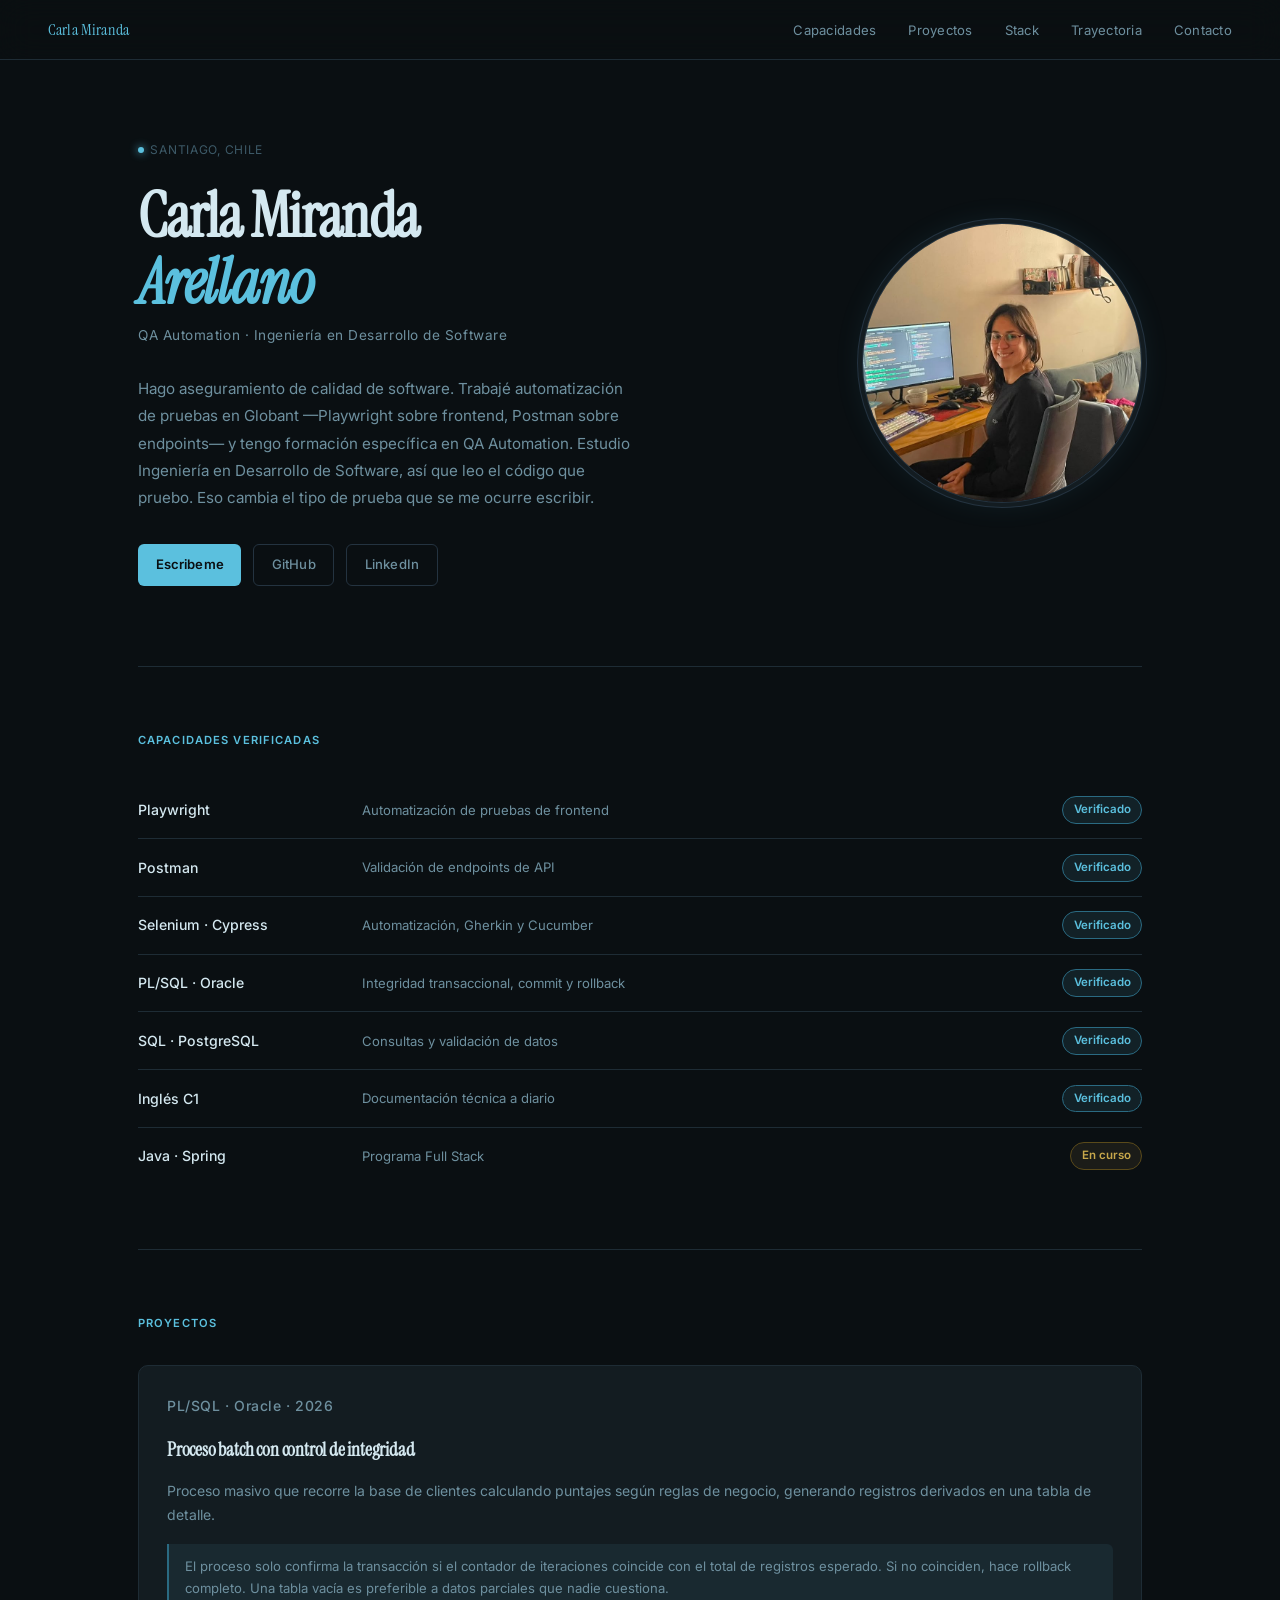
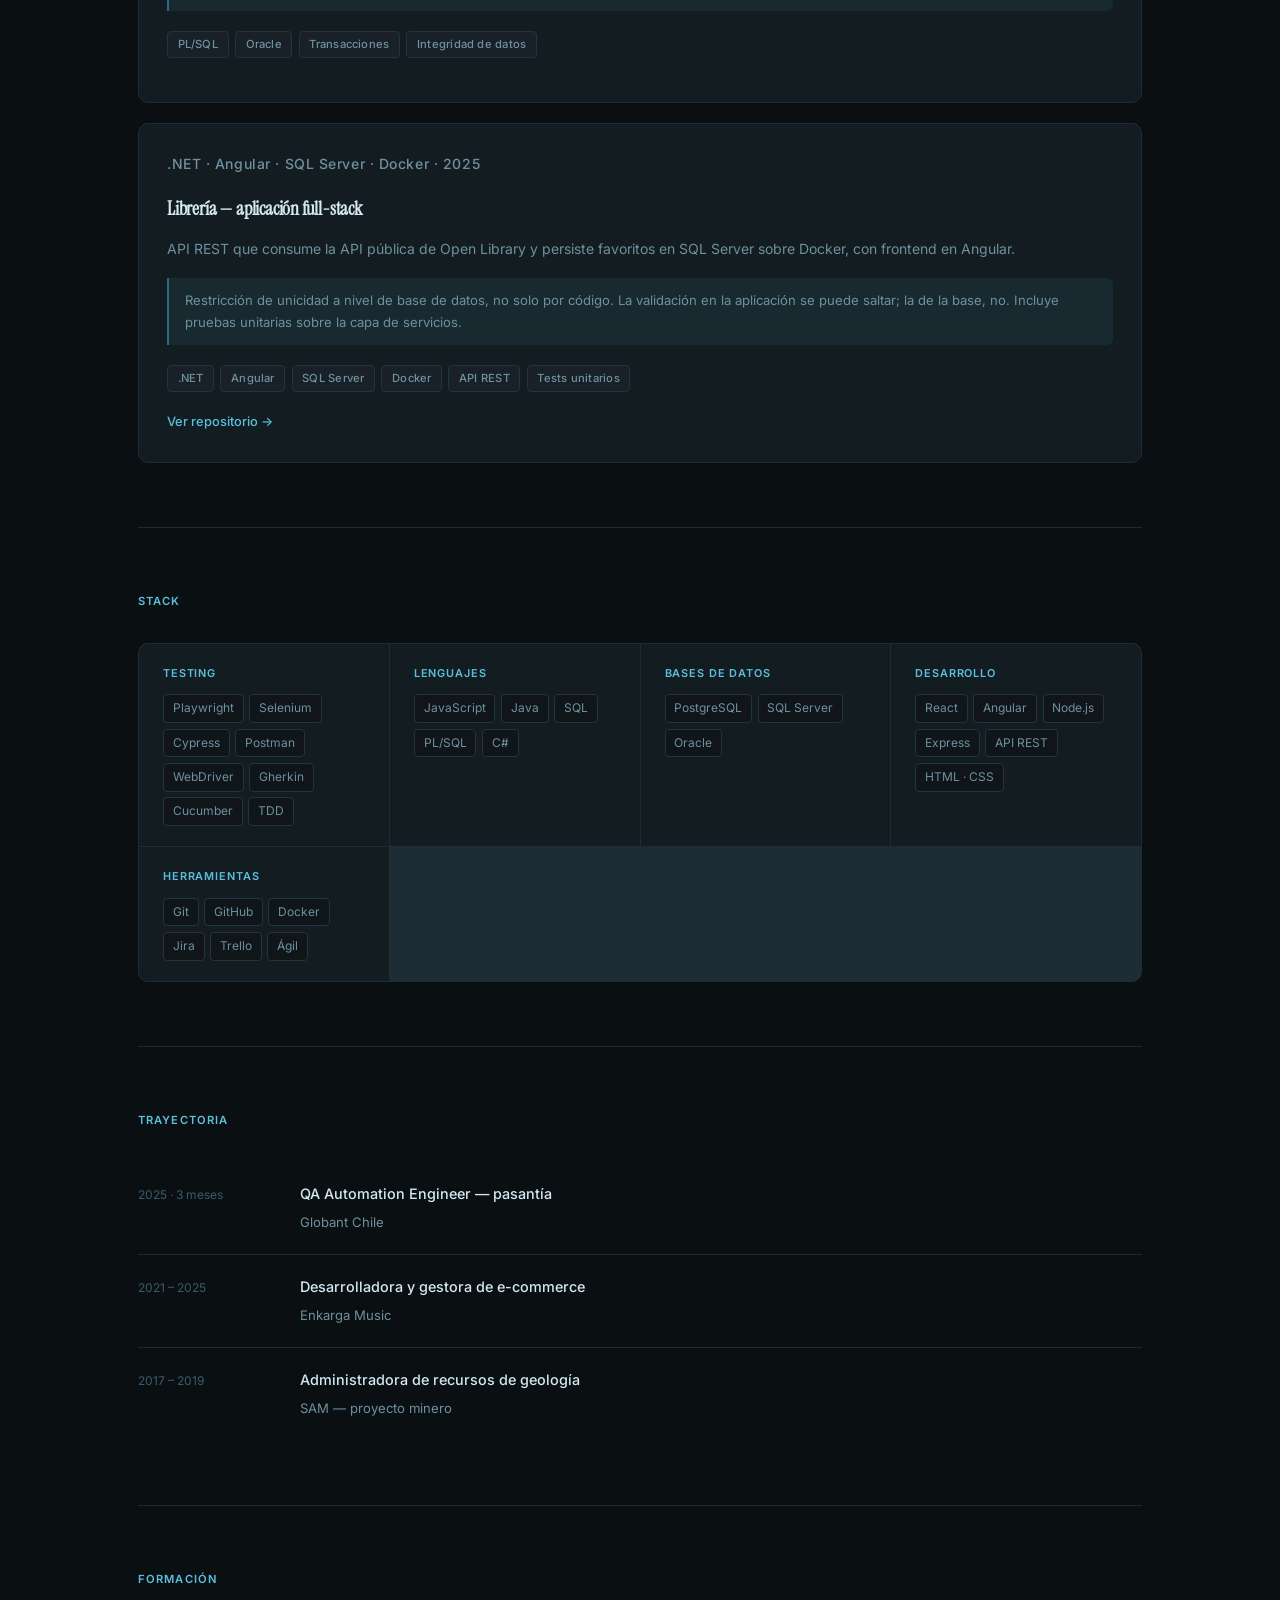
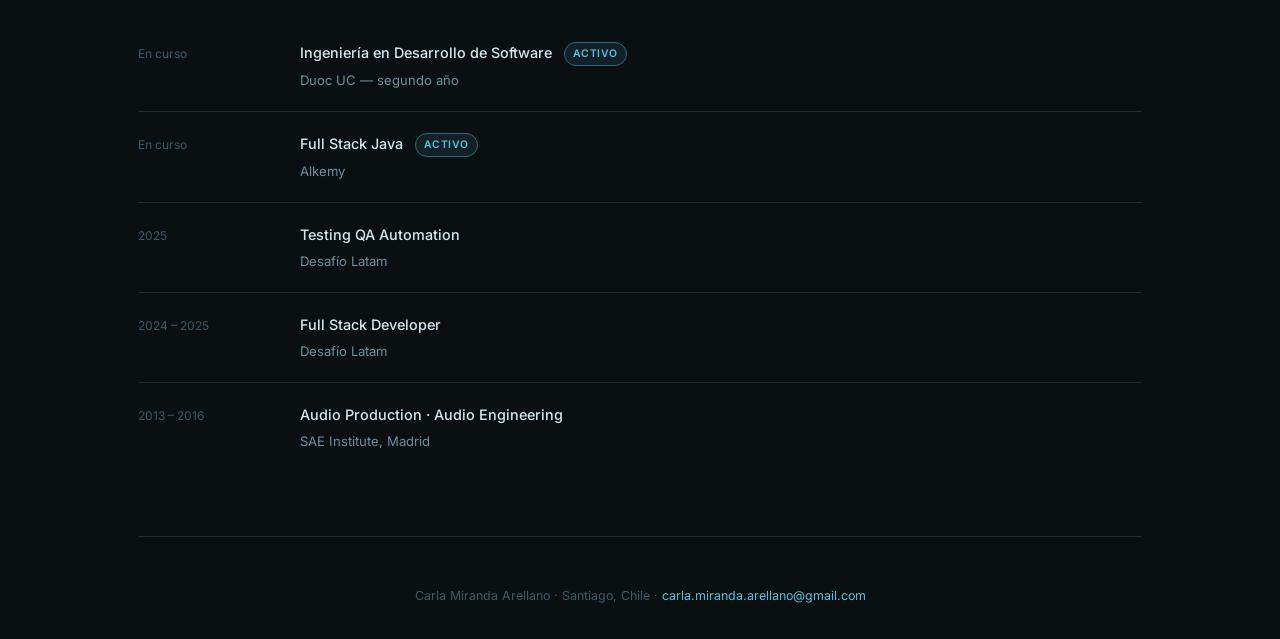
==== index.html @ 6094ee4d "expansion4edededo" ====
<!DOCTYPE html>
<html lang="es">
<head>
  <meta charset="UTF-8" />
  <meta name="viewport" content="width=device-width, initial-scale=1.0" />
  <meta name="description" content="Portafolio de Carla Miranda Arellano. QA Automation: Playwright, Postman, Selenium, Cypress." />
  <title>Carla Miranda Arellano — QA Automation</title>
  <link href="https://fonts.googleapis.com/css2?family=Inter:wght@300;400;500;600&family=Instrument+Serif:ital@0;1&display=swap" rel="stylesheet" />
  <style>
    *, *::before, *::after { box-sizing: border-box; margin: 0; padding: 0; }

    :root {
      --bg:          #0a0f12;
      --bg2:         #0f1519;
      --surface:     #131c21;
      --surface2:    #192028;
      --border:      #1e2c35;
      --border2:     #243340;
      --accent:      #5bc0de;
      --accent-dim:  #2a6a82;
      --accent-glow: rgba(91,192,222,0.08);
      --text:        #d4e8f0;
      --text-soft:   #6e909f;
      --text-muted:  #3d5a68;
    }

    html { scroll-behavior: smooth; }

    body {
      font-family: 'Inter', sans-serif;
      background: var(--bg);
      color: var(--text);
      font-size: 15px;
      line-height: 1.7;
      -webkit-font-smoothing: antialiased;
    }

    /* scrollbar */
    ::-webkit-scrollbar { width: 5px; }
    ::-webkit-scrollbar-track { background: var(--bg); }
    ::-webkit-scrollbar-thumb { background: var(--border2); border-radius: 99px; }

    /* ── NAV ── */
    nav {
      position: fixed;
      top: 0; left: 0; right: 0;
      z-index: 100;
      display: flex;
      justify-content: space-between;
      align-items: center;
      padding: 1rem 3rem;
      background: rgba(10,15,18,0.8);
      backdrop-filter: blur(16px);
      border-bottom: 1px solid var(--border);
    }
    .nav-name {
      font-family: 'Instrument Serif', serif;
      font-size: 1rem;
      color: var(--accent);
      letter-spacing: 0.01em;
    }
    .nav-links { display: flex; gap: 2rem; list-style: none; }
    .nav-links a {
      text-decoration: none;
      color: var(--text-soft);
      font-size: 0.82rem;
      font-weight: 400;
      letter-spacing: 0.02em;
      transition: color 0.2s;
    }
    .nav-links a:hover { color: var(--accent); }

    /* ── LAYOUT ── */
    .container {
  max-width: 1100px;
  margin: 0 auto;
  padding: 0 3rem;
}

    /* ── HERO ── */
    .hero {
      padding: 140px 0 80px;
      display: grid;
      grid-template-columns: 1fr auto;
      gap: 3rem;
      align-items: center;
      border-bottom: 1px solid var(--border);
    }
    .hero-location {
      font-size: 0.75rem;
      color: var(--text-muted);
      letter-spacing: 0.06em;
      text-transform: uppercase;
      margin-bottom: 1.5rem;
      display: flex;
      align-items: center;
      gap: 0.4rem;
    }
    .hero-location::before {
      content: '';
      display: inline-block;
      width: 6px; height: 6px;
      border-radius: 50%;
      background: var(--accent);
      box-shadow: 0 0 8px var(--accent);
    }
    .hero h1 {
      font-family: 'Instrument Serif', serif;
      font-size: clamp(2.6rem, 6vw, 3.8rem);
      line-height: 1.08;
      color: var(--text);
      letter-spacing: -0.02em;
      margin-bottom: 0.5rem;
    }
    .hero h1 em {
      font-style: italic;
      color: var(--accent);
    }
    .hero-role {
      font-size: 0.85rem;
      color: var(--text-soft);
      font-weight: 400;
      letter-spacing: 0.04em;
      margin-bottom: 1.75rem;
    }
    .hero-bio {
      font-size: 0.95rem;
      color: var(--text-soft);
      max-width: 500px;
      line-height: 1.8;
      margin-bottom: 2rem;
    }
    .hero-links { display: flex; gap: 0.75rem; flex-wrap: wrap; }
    .btn {
      display: inline-flex;
      align-items: center;
      gap: 0.4rem;
      padding: 0.55rem 1.1rem;
      border-radius: 6px;
      font-size: 0.82rem;
      font-weight: 500;
      text-decoration: none;
      letter-spacing: 0.01em;
      transition: all 0.18s;
    }
    .btn-primary {
      background: var(--accent);
      color: var(--bg);
      font-weight: 600;
    }
    .btn-primary:hover { background: #7dd0e8; }
    .btn-ghost {
      border: 1px solid var(--border2);
      color: var(--text-soft);
      background: transparent;
    }
    .btn-ghost:hover { border-color: var(--accent); color: var(--accent); }

    /* foto */
    .hero-photo { flex-shrink: 0; }
    .photo-frame {
      transform: none;
transition: width 0.4s ease, height 0.4s ease, border-radius 0.4s ease;
      width: 280px;
      height: 280px;
      border-radius: 50%;
      overflow: hidden;
      border: 1px solid var(--border2);
      box-shadow: 0 0 0 4px var(--surface), 0 0 0 5px var(--border2), 0 0 30px rgba(91,192,222,0.1);
      background: var(--surface);
      display: flex;
      align-items: center;
      justify-content: center;
      font-size: 4rem;
    }
    .photo-frame img {
      transition: transform 0.4s ease, filter 0.4s ease;
      width: 100%; height: 100%;
      object-fit: cover;
      object-position: center 30%;
    }
    .photo-frame:hover {
  width: 450px;
  height: 300px;
  border-radius: 16px;
  margin-left: 0;
  transform-origin: left center;
  filter: brightness(1.1) saturate(1.2) hue-rotate(10deg);
  animation: parpadeo 1s ease-in-out infinite;
}

    /* ── SECCIÓN ── */
    .section {
      padding: 4rem 0;
      border-bottom: 1px solid var(--border);
    }
    .section:last-child { border-bottom: none; }

    .section-label {
      font-size: 0.7rem;
      font-weight: 600;
      letter-spacing: 0.1em;
      text-transform: uppercase;
      color: var(--accent);
      margin-bottom: 2rem;
    }

    /* ── CAPACIDADES ── */
    .skills-list { display: flex; flex-direction: column; gap: 0; }
    .skill-row {
      display: grid;
      grid-template-columns: 200px 1fr auto;
      align-items: center;
      gap: 1.5rem;
      padding: 0.9rem 0;
      border-bottom: 1px solid var(--border);
    }
    .skill-row:last-child { border-bottom: none; }
    .skill-name {
      font-size: 0.88rem;
      font-weight: 500;
      color: var(--text);
    }
    .skill-desc {
      font-size: 0.82rem;
      color: var(--text-soft);
    }
    .skill-status {
      font-size: 0.72rem;
      font-weight: 600;
      padding: 0.2rem 0.65rem;
      border-radius: 99px;
      white-space: nowrap;
    }
    .skill-status.verified {
      background: rgba(91,192,222,0.1);
      color: var(--accent);
      border: 1px solid var(--accent-dim);
    }
    .skill-status.progress {
      background: rgba(255,200,100,0.07);
      color: #c8a84b;
      border: 1px solid #5a4a1a;
    }

    /* ── PROYECTOS ── */
    .projects-list { display: flex; flex-direction: column; gap: 1.25rem; }
    .project-card {
      background: var(--surface);
      border: 1px solid var(--border);
      border-radius: 10px;
      padding: 1.75rem;
      transition: border-color 0.2s;
    }
    .project-card:hover { border-color: var(--accent-dim); }
    .project-meta {
      font-size: 0.72rem;
      color: var(--text-muted);
      letter-spacing: 0.04em;
      margin-bottom: 0.6rem;
      font-weight: 500;
    }
    .project-card h3 {
      font-family: 'Instrument Serif', serif;
      font-size: 1.2rem;
      color: var(--text);
      margin-bottom: 0.75rem;
      letter-spacing: -0.01em;
    }
    .project-card p {
      font-size: 0.875rem;
      color: var(--text-soft);
      line-height: 1.75;
      margin-bottom: 1rem;
    }
    .project-insight {
      border-left: 2px solid var(--accent-dim);
      padding: 0.7rem 1rem;
      margin-bottom: 1.25rem;
      font-size: 0.82rem;
      color: var(--text-soft);
      line-height: 1.7;
      background: var(--accent-glow);
      border-radius: 0 6px 6px 0;
    }
    .tags { display: flex; flex-wrap: wrap; gap: 0.4rem; margin-bottom: 1rem; }
    .tag {
      font-size: 0.7rem;
      font-weight: 500;
      padding: 0.2rem 0.6rem;
      border-radius: 4px;
      background: var(--surface2);
      color: var(--text-soft);
      border: 1px solid var(--border2);
      letter-spacing: 0.02em;
    }
    .project-link {
      font-size: 0.8rem;
      color: var(--accent);
      text-decoration: none;
      font-weight: 500;
    }
    .project-link:hover { text-decoration: underline; }

    /* ── STACK ── */
    .stack-grid {
      display: grid;
      grid-template-columns: repeat(auto-fill, minmax(200px, 1fr));
      gap: 1px;
      background: var(--border);
      border: 1px solid var(--border);
      border-radius: 10px;
      overflow: hidden;
    }
    .stack-group {
      background: var(--surface);
      padding: 1.25rem 1.5rem;
    }
    .stack-group h4 {
      font-size: 0.68rem;
      font-weight: 600;
      text-transform: uppercase;
      letter-spacing: 0.08em;
      color: var(--accent);
      margin-bottom: 0.75rem;
    }
    .stack-items { display: flex; flex-wrap: wrap; gap: 0.35rem; }
    .stack-item {
      font-size: 0.75rem;
      color: var(--text-soft);
      padding: 0.2rem 0.55rem;
      background: var(--bg2);
      border: 1px solid var(--border2);
      border-radius: 4px;
    }

    /* ── TRAYECTORIA ── */
    .timeline { display: flex; flex-direction: column; }
    .tl-item {
      display: grid;
      grid-template-columns: 130px 1fr;
      gap: 2rem;
      padding: 1.25rem 0;
      border-bottom: 1px solid var(--border);
    }
    .tl-item:last-child { border-bottom: none; }
    .tl-date {
      font-size: 0.75rem;
      color: var(--text-muted);
      padding-top: 3px;
      font-weight: 400;
    }
    .tl-content strong {
      display: block;
      font-size: 0.9rem;
      font-weight: 500;
      color: var(--text);
      margin-bottom: 0.15rem;
    }
    .tl-content span { font-size: 0.82rem; color: var(--text-soft); }

    /* ── FORMACIÓN ── */
    .formation-list { display: flex; flex-direction: column; }
    .formation-item {
      display: grid;
      grid-template-columns: 130px 1fr;
      gap: 2rem;
      padding: 1.25rem 0;
      border-bottom: 1px solid var(--border);
    }
    .formation-item:last-child { border-bottom: none; }
    .f-year { font-size: 0.75rem; color: var(--text-muted); padding-top: 3px; }
    .f-name {
      font-size: 0.9rem;
      font-weight: 500;
      color: var(--text);
      margin-bottom: 0.15rem;
    }
    .f-where { font-size: 0.82rem; color: var(--text-soft); }
    .badge-current {
      display: inline-block;
      font-size: 0.65rem;
      font-weight: 600;
      padding: 0.15rem 0.5rem;
      border-radius: 99px;
      background: rgba(91,192,222,0.1);
      color: var(--accent);
      border: 1px solid var(--accent-dim);
      margin-left: 0.5rem;
      vertical-align: middle;
      letter-spacing: 0.04em;
      text-transform: uppercase;
    }

    /* ── FOOTER ── */
    footer {
      padding: 3rem 0 2rem;
      text-align: center;
    }
    footer p { font-size: 0.78rem; color: var(--text-muted); }
    footer a { color: var(--accent); text-decoration: none; }
    footer a:hover { text-decoration: underline; }

    /* ── RESPONSIVE ── */

    @keyframes parpadeo {
  0%, 100% { box-shadow: 0 0 0 4px var(--surface), 0 0 0 5px var(--border2), 0 0 15px rgba(91,192,222,0.2); }
  50%       { box-shadow: 0 0 0 4px var(--surface), 0 0 0 5px var(--accent), 0 0 30px rgba(91,192,222,0.7); }
}

    @media (max-width: 680px) {
      nav { padding: 0.85rem 1.25rem; }
      .nav-links { display: none; }
      .container { padding: 0 1.25rem; }
      .hero {
        grid-template-columns: 1fr;
        padding: 100px 0 60px;
        gap: 2rem;
      }
      .hero-photo { order: -1; }
      .photo-frame { width: 140px; height: 140px; }
      .skill-row { grid-template-columns: 1fr auto; }
      .skill-desc { display: none; }
      .tl-item, .formation-item { grid-template-columns: 1fr; gap: 0.2rem; }
      .tl-date, .f-year { padding-top: 0; }
    }

    @media (prefers-reduced-motion: reduce) {
      * { transition: none !important; }
    }
  </style>
</head>
<body>

<nav>
  <span class="nav-name">Carla Miranda</span>
  <ul class="nav-links">
    <li><a href="#capacidades">Capacidades</a></li>
    <li><a href="#proyectos">Proyectos</a></li>
    <li><a href="#stack">Stack</a></li>
    <li><a href="#trayectoria">Trayectoria</a></li>
    <li><a href="mailto:carla.miranda.arellano@gmail.com">Contacto</a></li>
  </ul>
</nav>

<div class="container">

  <!-- HERO -->
  <div class="hero">
    <div class="hero-text">
      <p class="hero-location">Santiago, Chile</p>
      <h1>Carla Miranda<br><em>Arellano</em></h1>
      <p class="hero-role">QA Automation · Ingeniería en Desarrollo de Software</p>
      <p class="hero-bio">
        Hago aseguramiento de calidad de software. Trabajé automatización de pruebas en Globant —Playwright sobre frontend, Postman sobre endpoints— y tengo formación específica en QA Automation. Estudio Ingeniería en Desarrollo de Software, así que leo el código que pruebo. Eso cambia el tipo de prueba que se me ocurre escribir.
      </p>
      <div class="hero-links">
        <a href="mailto:carla.miranda.arellano@gmail.com" class="btn btn-primary">Escribeme</a>
        <a href="https://github.com/CarlaMirandaArellano" class="btn btn-ghost" target="_blank">GitHub</a>
        <a href="https://www.linkedin.com/" class="btn btn-ghost" target="_blank">LinkedIn</a>
      </div>
    </div>
    <div class="hero-photo">
      <div class="photo-frame">
      
          <img src="FotoGitPage.jpeg" alt="Carla Miranda Arellano" />
      </div>
    </div>
  </div>

  <!-- CAPACIDADES -->
  <section class="section" id="capacidades">
    <p class="section-label">Capacidades verificadas</p>
    <div class="skills-list">
      <div class="skill-row">
        <span class="skill-name">Playwright</span>
        <span class="skill-desc">Automatización de pruebas de frontend</span>
        <span class="skill-status verified">Verificado</span>
      </div>
      <div class="skill-row">
        <span class="skill-name">Postman</span>
        <span class="skill-desc">Validación de endpoints de API</span>
        <span class="skill-status verified">Verificado</span>
      </div>
      <div class="skill-row">
        <span class="skill-name">Selenium · Cypress</span>
        <span class="skill-desc">Automatización, Gherkin y Cucumber</span>
        <span class="skill-status verified">Verificado</span>
      </div>
      <div class="skill-row">
        <span class="skill-name">PL/SQL · Oracle</span>
        <span class="skill-desc">Integridad transaccional, commit y rollback</span>
        <span class="skill-status verified">Verificado</span>
      </div>
      <div class="skill-row">
        <span class="skill-name">SQL · PostgreSQL</span>
        <span class="skill-desc">Consultas y validación de datos</span>
        <span class="skill-status verified">Verificado</span>
      </div>
      <div class="skill-row">
        <span class="skill-name">Inglés C1</span>
        <span class="skill-desc">Documentación técnica a diario</span>
        <span class="skill-status verified">Verificado</span>
      </div>
      <div class="skill-row">
        <span class="skill-name">Java · Spring</span>
        <span class="skill-desc">Programa Full Stack</span>
        <span class="skill-status progress">En curso</span>
      </div>
    </div>
  </section>

  <!-- PROYECTOS -->
  <section class="section" id="proyectos">
    <p class="section-label">Proyectos</p>
    <div class="projects-list">

      <div class="project-card">
        <p class="project-meta">PL/SQL · Oracle · 2026</p>
        <h3>Proceso batch con control de integridad</h3>
        <p>Proceso masivo que recorre la base de clientes calculando puntajes según reglas de negocio, generando registros derivados en una tabla de detalle.</p>
        <div class="project-insight">
          El proceso solo confirma la transacción si el contador de iteraciones coincide con el total de registros esperado. Si no coinciden, hace rollback completo. Una tabla vacía es preferible a datos parciales que nadie cuestiona.
        </div>
        <div class="tags">
          <span class="tag">PL/SQL</span>
          <span class="tag">Oracle</span>
          <span class="tag">Transacciones</span>
          <span class="tag">Integridad de datos</span>
        </div>
      </div>

      <div class="project-card">
        <p class="project-meta">.NET · Angular · SQL Server · Docker · 2025</p>
        <h3>Librería — aplicación full-stack</h3>
        <p>API REST que consume la API pública de Open Library y persiste favoritos en SQL Server sobre Docker, con frontend en Angular.</p>
        <div class="project-insight">
          Restricción de unicidad a nivel de base de datos, no solo por código. La validación en la aplicación se puede saltar; la de la base, no. Incluye pruebas unitarias sobre la capa de servicios.
        </div>
        <div class="tags">
          <span class="tag">.NET</span>
          <span class="tag">Angular</span>
          <span class="tag">SQL Server</span>
          <span class="tag">Docker</span>
          <span class="tag">API REST</span>
          <span class="tag">Tests unitarios</span>
        </div>
        <a href="https://github.com/CarlaMirandaArellano/Libreria-Project" class="project-link" target="_blank">Ver repositorio →</a>
      </div>

    </div>
  </section>

  <!-- STACK -->
  <section class="section" id="stack">
    <p class="section-label">Stack</p>
    <div class="stack-grid">
      <div class="stack-group">
        <h4>Testing</h4>
        <div class="stack-items">
          <span class="stack-item">Playwright</span>
          <span class="stack-item">Selenium</span>
          <span class="stack-item">Cypress</span>
          <span class="stack-item">Postman</span>
          <span class="stack-item">WebDriver</span>
          <span class="stack-item">Gherkin</span>
          <span class="stack-item">Cucumber</span>
          <span class="stack-item">TDD</span>
        </div>
      </div>
      <div class="stack-group">
        <h4>Lenguajes</h4>
        <div class="stack-items">
          <span class="stack-item">JavaScript</span>
          <span class="stack-item">Java</span>
          <span class="stack-item">SQL</span>
          <span class="stack-item">PL/SQL</span>
          <span class="stack-item">C#</span>
        </div>
      </div>
      <div class="stack-group">
        <h4>Bases de datos</h4>
        <div class="stack-items">
          <span class="stack-item">PostgreSQL</span>
          <span class="stack-item">SQL Server</span>
          <span class="stack-item">Oracle</span>
        </div>
      </div>
      <div class="stack-group">
        <h4>Desarrollo</h4>
        <div class="stack-items">
          <span class="stack-item">React</span>
          <span class="stack-item">Angular</span>
          <span class="stack-item">Node.js</span>
          <span class="stack-item">Express</span>
          <span class="stack-item">API REST</span>
          <span class="stack-item">HTML · CSS</span>
        </div>
      </div>
      <div class="stack-group">
        <h4>Herramientas</h4>
        <div class="stack-items">
          <span class="stack-item">Git</span>
          <span class="stack-item">GitHub</span>
          <span class="stack-item">Docker</span>
          <span class="stack-item">Jira</span>
          <span class="stack-item">Trello</span>
          <span class="stack-item">Ágil</span>
        </div>
      </div>
    </div>
  </section>

  <!-- TRAYECTORIA -->
  <section class="section" id="trayectoria">
    <p class="section-label">Trayectoria</p>
    <div class="timeline">
      <div class="tl-item">
        <span class="tl-date">2025 · 3 meses</span>
        <div class="tl-content">
          <strong>QA Automation Engineer — pasantía</strong>
          <span>Globant Chile</span>
        </div>
      </div>
      <div class="tl-item">
        <span class="tl-date">2021 – 2025</span>
        <div class="tl-content">
          <strong>Desarrolladora y gestora de e-commerce</strong>
          <span>Enkarga Music</span>
        </div>
      </div>
      <div class="tl-item">
        <span class="tl-date">2017 – 2019</span>
        <div class="tl-content">
          <strong>Administradora de recursos de geología</strong>
          <span>SAM — proyecto minero</span>
        </div>
      </div>
    </div>
  </section>

  <!-- FORMACIÓN -->
  <section class="section">
    <p class="section-label">Formación</p>
    <div class="formation-list">
      <div class="formation-item">
        <span class="f-year">En curso</span>
        <div>
          <p class="f-name">Ingeniería en Desarrollo de Software <span class="badge-current">activo</span></p>
          <p class="f-where">Duoc UC — segundo año</p>
        </div>
      </div>
      <div class="formation-item">
        <span class="f-year">En curso</span>
        <div>
          <p class="f-name">Full Stack Java <span class="badge-current">activo</span></p>
          <p class="f-where">Alkemy</p>
        </div>
      </div>
      <div class="formation-item">
        <span class="f-year">2025</span>
        <div>
          <p class="f-name">Testing QA Automation</p>
          <p class="f-where">Desafío Latam</p>
        </div>
      </div>
      <div class="formation-item">
        <span class="f-year">2024 – 2025</span>
        <div>
          <p class="f-name">Full Stack Developer</p>
          <p class="f-where">Desafío Latam</p>
        </div>
      </div>
      <div class="formation-item">
        <span class="f-year">2013 – 2016</span>
        <div>
          <p class="f-name">Audio Production · Audio Engineering</p>
          <p class="f-where">SAE Institute, Madrid</p>
        </div>
      </div>
    </div>
  </section>

  <footer>
    <p>Carla Miranda Arellano · Santiago, Chile · <a href="mailto:carla.miranda.arellano@gmail.com">carla.miranda.arellano@gmail.com</a></p>
  </footer>

</div>
</body>
</html>
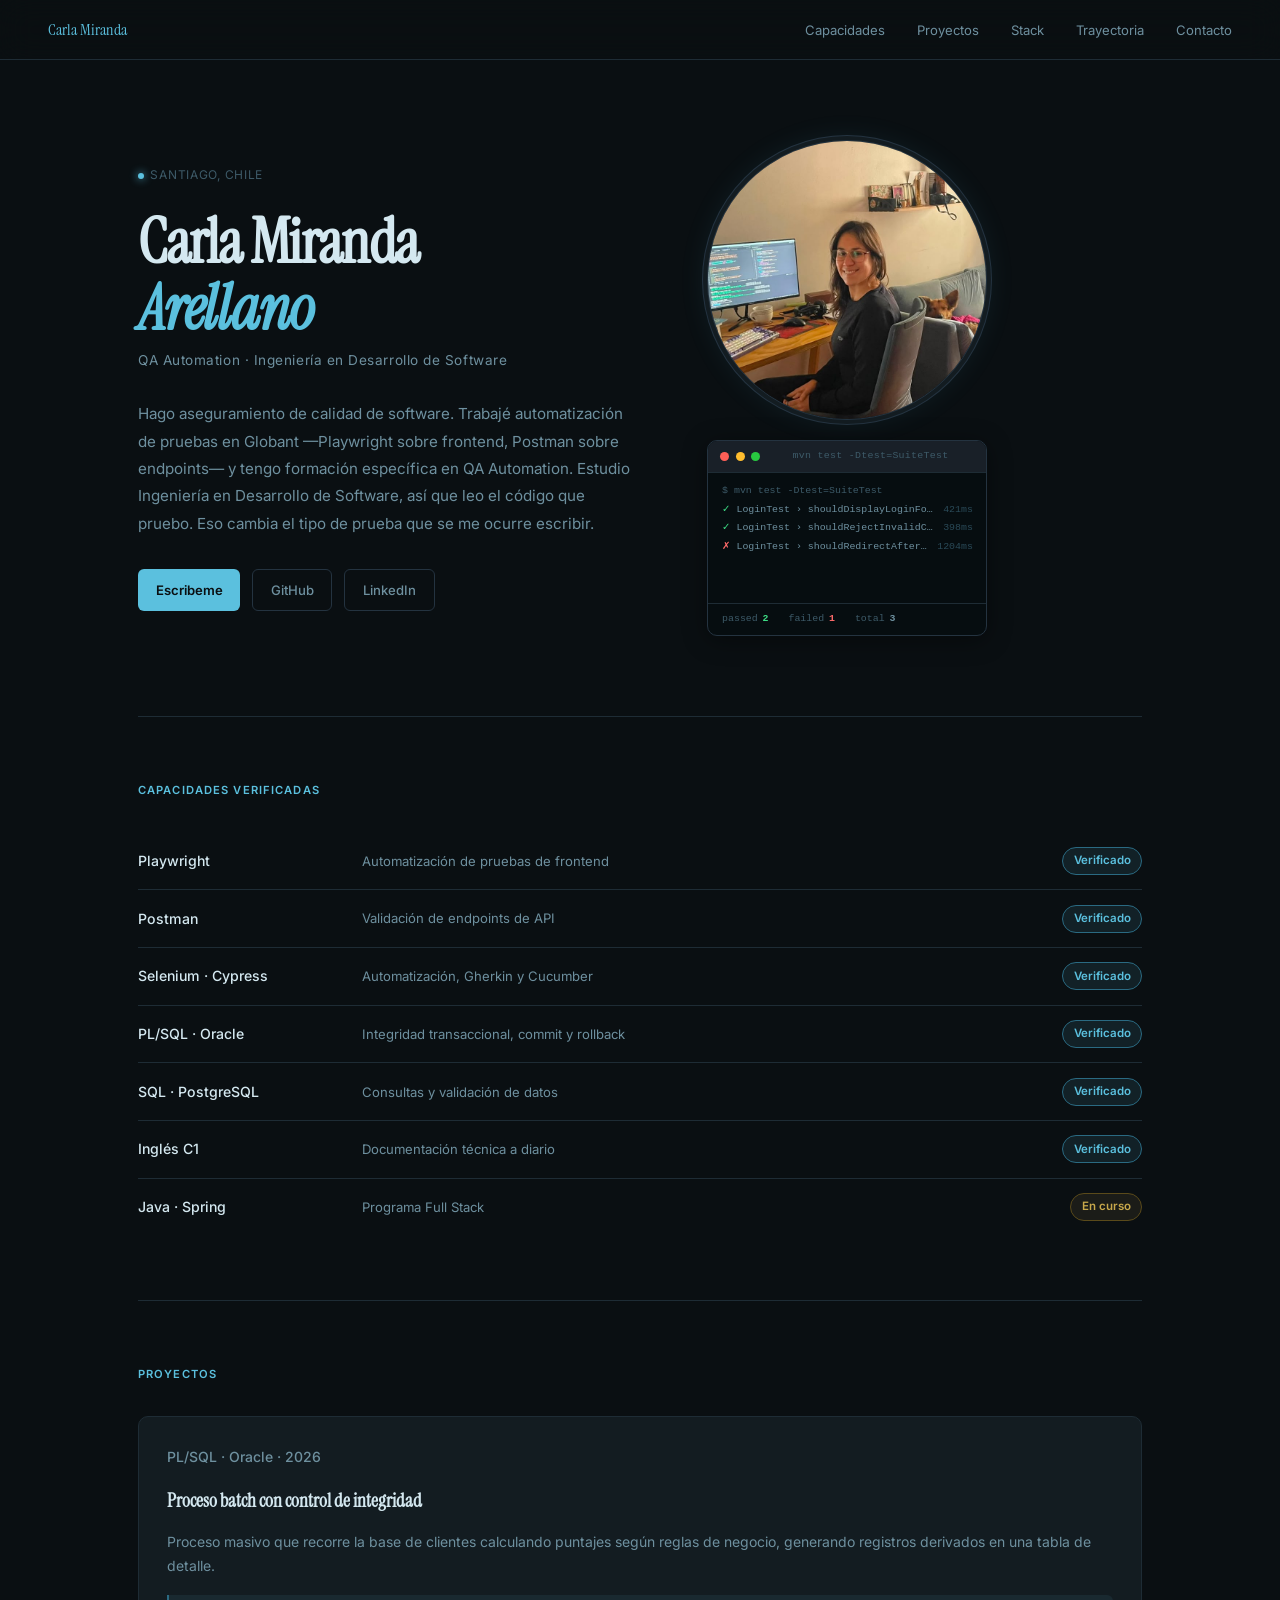
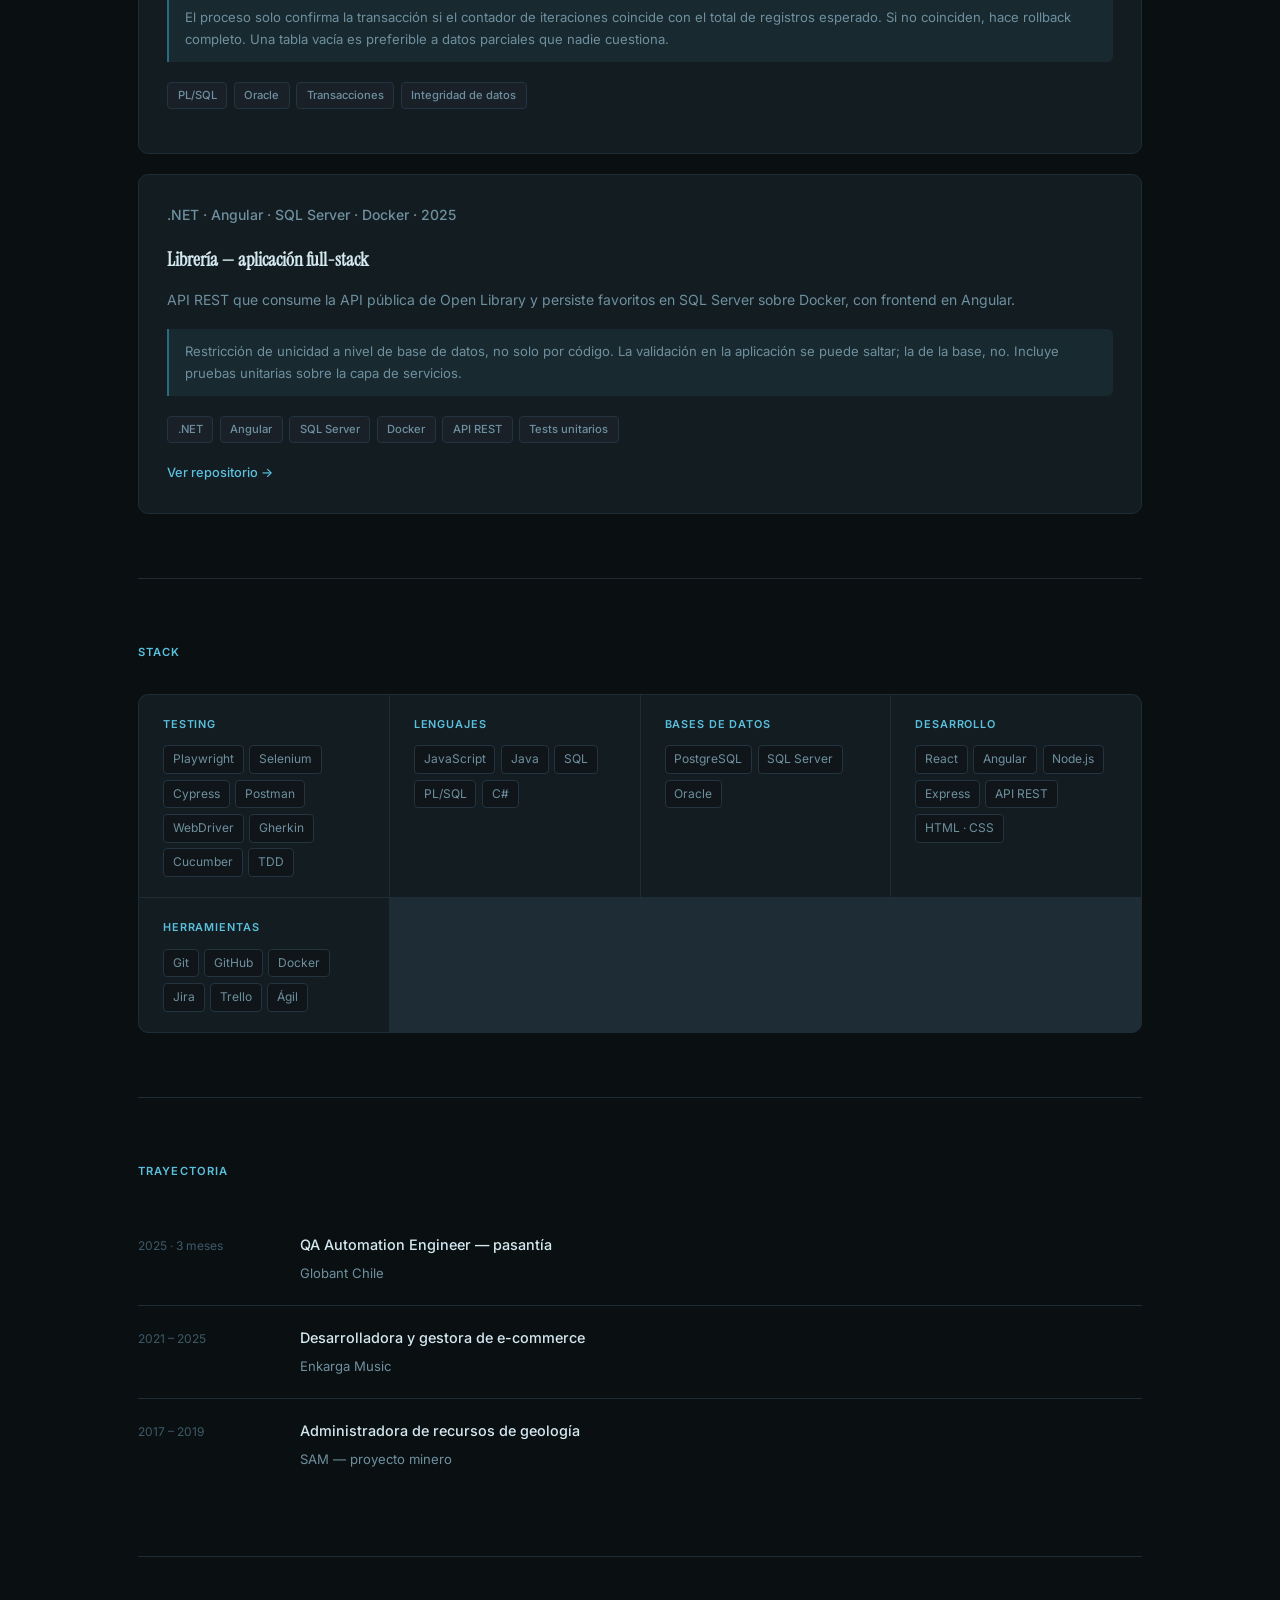
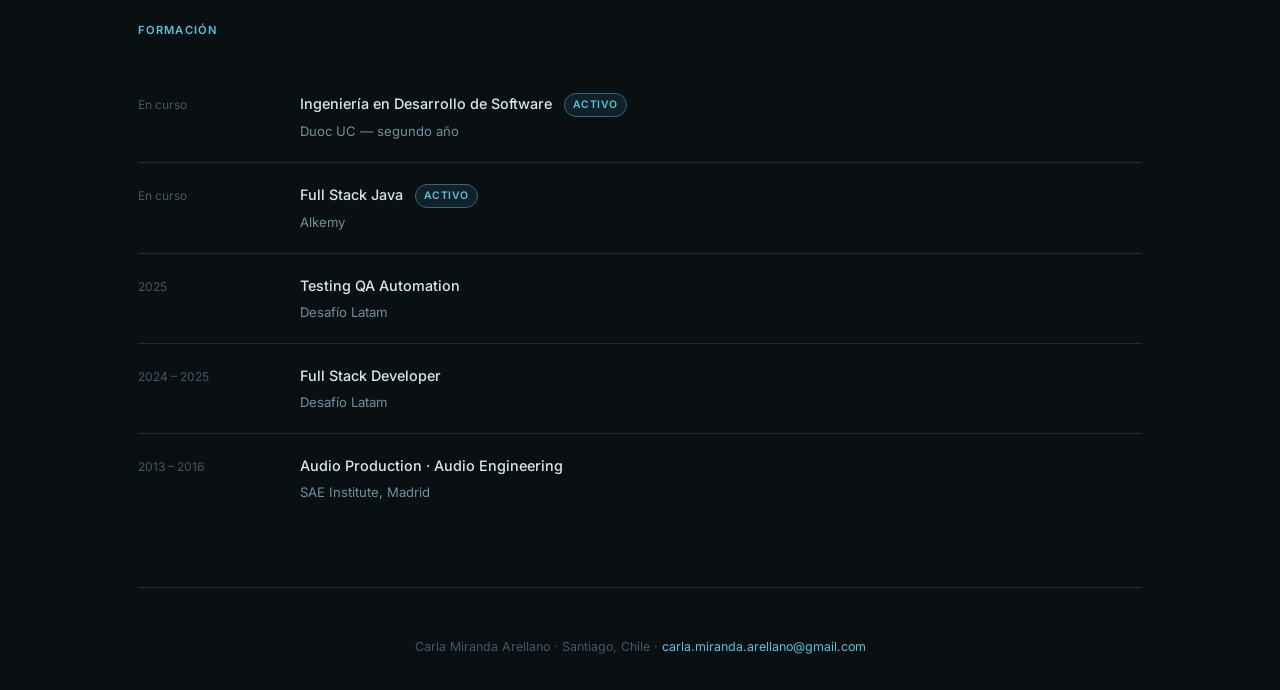
==== commit 6c55c17d: "animación terminal" ====
--- a/index.html
+++ b/index.html
@@ -6,429 +6,7 @@
   <meta name="description" content="Portafolio de Carla Miranda Arellano. QA Automation: Playwright, Postman, Selenium, Cypress." />
   <title>Carla Miranda Arellano — QA Automation</title>
   <link href="https://fonts.googleapis.com/css2?family=Inter:wght@300;400;500;600&family=Instrument+Serif:ital@0;1&display=swap" rel="stylesheet" />
-  <style>
-    *, *::before, *::after { box-sizing: border-box; margin: 0; padding: 0; }
-
-    :root {
-      --bg:          #0a0f12;
-      --bg2:         #0f1519;
-      --surface:     #131c21;
-      --surface2:    #192028;
-      --border:      #1e2c35;
-      --border2:     #243340;
-      --accent:      #5bc0de;
-      --accent-dim:  #2a6a82;
-      --accent-glow: rgba(91,192,222,0.08);
-      --text:        #d4e8f0;
-      --text-soft:   #6e909f;
-      --text-muted:  #3d5a68;
-    }
-
-    html { scroll-behavior: smooth; }
-
-    body {
-      font-family: 'Inter', sans-serif;
-      background: var(--bg);
-      color: var(--text);
-      font-size: 15px;
-      line-height: 1.7;
-      -webkit-font-smoothing: antialiased;
-    }
-
-    /* scrollbar */
-    ::-webkit-scrollbar { width: 5px; }
-    ::-webkit-scrollbar-track { background: var(--bg); }
-    ::-webkit-scrollbar-thumb { background: var(--border2); border-radius: 99px; }
-
-    /* ── NAV ── */
-    nav {
-      position: fixed;
-      top: 0; left: 0; right: 0;
-      z-index: 100;
-      display: flex;
-      justify-content: space-between;
-      align-items: center;
-      padding: 1rem 3rem;
-      background: rgba(10,15,18,0.8);
-      backdrop-filter: blur(16px);
-      border-bottom: 1px solid var(--border);
-    }
-    .nav-name {
-      font-family: 'Instrument Serif', serif;
-      font-size: 1rem;
-      color: var(--accent);
-      letter-spacing: 0.01em;
-    }
-    .nav-links { display: flex; gap: 2rem; list-style: none; }
-    .nav-links a {
-      text-decoration: none;
-      color: var(--text-soft);
-      font-size: 0.82rem;
-      font-weight: 400;
-      letter-spacing: 0.02em;
-      transition: color 0.2s;
-    }
-    .nav-links a:hover { color: var(--accent); }
-
-    /* ── LAYOUT ── */
-    .container {
-  max-width: 1100px;
-  margin: 0 auto;
-  padding: 0 3rem;
-}
-
-    /* ── HERO ── */
-    .hero {
-      padding: 140px 0 80px;
-      display: grid;
-      grid-template-columns: 1fr auto;
-      gap: 3rem;
-      align-items: center;
-      border-bottom: 1px solid var(--border);
-    }
-    .hero-location {
-      font-size: 0.75rem;
-      color: var(--text-muted);
-      letter-spacing: 0.06em;
-      text-transform: uppercase;
-      margin-bottom: 1.5rem;
-      display: flex;
-      align-items: center;
-      gap: 0.4rem;
-    }
-    .hero-location::before {
-      content: '';
-      display: inline-block;
-      width: 6px; height: 6px;
-      border-radius: 50%;
-      background: var(--accent);
-      box-shadow: 0 0 8px var(--accent);
-    }
-    .hero h1 {
-      font-family: 'Instrument Serif', serif;
-      font-size: clamp(2.6rem, 6vw, 3.8rem);
-      line-height: 1.08;
-      color: var(--text);
-      letter-spacing: -0.02em;
-      margin-bottom: 0.5rem;
-    }
-    .hero h1 em {
-      font-style: italic;
-      color: var(--accent);
-    }
-    .hero-role {
-      font-size: 0.85rem;
-      color: var(--text-soft);
-      font-weight: 400;
-      letter-spacing: 0.04em;
-      margin-bottom: 1.75rem;
-    }
-    .hero-bio {
-      font-size: 0.95rem;
-      color: var(--text-soft);
-      max-width: 500px;
-      line-height: 1.8;
-      margin-bottom: 2rem;
-    }
-    .hero-links { display: flex; gap: 0.75rem; flex-wrap: wrap; }
-    .btn {
-      display: inline-flex;
-      align-items: center;
-      gap: 0.4rem;
-      padding: 0.55rem 1.1rem;
-      border-radius: 6px;
-      font-size: 0.82rem;
-      font-weight: 500;
-      text-decoration: none;
-      letter-spacing: 0.01em;
-      transition: all 0.18s;
-    }
-    .btn-primary {
-      background: var(--accent);
-      color: var(--bg);
-      font-weight: 600;
-    }
-    .btn-primary:hover { background: #7dd0e8; }
-    .btn-ghost {
-      border: 1px solid var(--border2);
-      color: var(--text-soft);
-      background: transparent;
-    }
-    .btn-ghost:hover { border-color: var(--accent); color: var(--accent); }
-
-    /* foto */
-    .hero-photo { flex-shrink: 0; }
-    .photo-frame {
-      transform: none;
-transition: width 0.4s ease, height 0.4s ease, border-radius 0.4s ease;
-      width: 280px;
-      height: 280px;
-      border-radius: 50%;
-      overflow: hidden;
-      border: 1px solid var(--border2);
-      box-shadow: 0 0 0 4px var(--surface), 0 0 0 5px var(--border2), 0 0 30px rgba(91,192,222,0.1);
-      background: var(--surface);
-      display: flex;
-      align-items: center;
-      justify-content: center;
-      font-size: 4rem;
-    }
-    .photo-frame img {
-      transition: transform 0.4s ease, filter 0.4s ease;
-      width: 100%; height: 100%;
-      object-fit: cover;
-      object-position: center 30%;
-    }
-    .photo-frame:hover {
-  width: 450px;
-  height: 300px;
-  border-radius: 16px;
-  margin-left: 0;
-  transform-origin: left center;
-  filter: brightness(1.1) saturate(1.2) hue-rotate(10deg);
-  animation: parpadeo 1s ease-in-out infinite;
-}
-
-    /* ── SECCIÓN ── */
-    .section {
-      padding: 4rem 0;
-      border-bottom: 1px solid var(--border);
-    }
-    .section:last-child { border-bottom: none; }
-
-    .section-label {
-      font-size: 0.7rem;
-      font-weight: 600;
-      letter-spacing: 0.1em;
-      text-transform: uppercase;
-      color: var(--accent);
-      margin-bottom: 2rem;
-    }
-
-    /* ── CAPACIDADES ── */
-    .skills-list { display: flex; flex-direction: column; gap: 0; }
-    .skill-row {
-      display: grid;
-      grid-template-columns: 200px 1fr auto;
-      align-items: center;
-      gap: 1.5rem;
-      padding: 0.9rem 0;
-      border-bottom: 1px solid var(--border);
-    }
-    .skill-row:last-child { border-bottom: none; }
-    .skill-name {
-      font-size: 0.88rem;
-      font-weight: 500;
-      color: var(--text);
-    }
-    .skill-desc {
-      font-size: 0.82rem;
-      color: var(--text-soft);
-    }
-    .skill-status {
-      font-size: 0.72rem;
-      font-weight: 600;
-      padding: 0.2rem 0.65rem;
-      border-radius: 99px;
-      white-space: nowrap;
-    }
-    .skill-status.verified {
-      background: rgba(91,192,222,0.1);
-      color: var(--accent);
-      border: 1px solid var(--accent-dim);
-    }
-    .skill-status.progress {
-      background: rgba(255,200,100,0.07);
-      color: #c8a84b;
-      border: 1px solid #5a4a1a;
-    }
-
-    /* ── PROYECTOS ── */
-    .projects-list { display: flex; flex-direction: column; gap: 1.25rem; }
-    .project-card {
-      background: var(--surface);
-      border: 1px solid var(--border);
-      border-radius: 10px;
-      padding: 1.75rem;
-      transition: border-color 0.2s;
-    }
-    .project-card:hover { border-color: var(--accent-dim); }
-    .project-meta {
-      font-size: 0.72rem;
-      color: var(--text-muted);
-      letter-spacing: 0.04em;
-      margin-bottom: 0.6rem;
-      font-weight: 500;
-    }
-    .project-card h3 {
-      font-family: 'Instrument Serif', serif;
-      font-size: 1.2rem;
-      color: var(--text);
-      margin-bottom: 0.75rem;
-      letter-spacing: -0.01em;
-    }
-    .project-card p {
-      font-size: 0.875rem;
-      color: var(--text-soft);
-      line-height: 1.75;
-      margin-bottom: 1rem;
-    }
-    .project-insight {
-      border-left: 2px solid var(--accent-dim);
-      padding: 0.7rem 1rem;
-      margin-bottom: 1.25rem;
-      font-size: 0.82rem;
-      color: var(--text-soft);
-      line-height: 1.7;
-      background: var(--accent-glow);
-      border-radius: 0 6px 6px 0;
-    }
-    .tags { display: flex; flex-wrap: wrap; gap: 0.4rem; margin-bottom: 1rem; }
-    .tag {
-      font-size: 0.7rem;
-      font-weight: 500;
-      padding: 0.2rem 0.6rem;
-      border-radius: 4px;
-      background: var(--surface2);
-      color: var(--text-soft);
-      border: 1px solid var(--border2);
-      letter-spacing: 0.02em;
-    }
-    .project-link {
-      font-size: 0.8rem;
-      color: var(--accent);
-      text-decoration: none;
-      font-weight: 500;
-    }
-    .project-link:hover { text-decoration: underline; }
-
-    /* ── STACK ── */
-    .stack-grid {
-      display: grid;
-      grid-template-columns: repeat(auto-fill, minmax(200px, 1fr));
-      gap: 1px;
-      background: var(--border);
-      border: 1px solid var(--border);
-      border-radius: 10px;
-      overflow: hidden;
-    }
-    .stack-group {
-      background: var(--surface);
-      padding: 1.25rem 1.5rem;
-    }
-    .stack-group h4 {
-      font-size: 0.68rem;
-      font-weight: 600;
-      text-transform: uppercase;
-      letter-spacing: 0.08em;
-      color: var(--accent);
-      margin-bottom: 0.75rem;
-    }
-    .stack-items { display: flex; flex-wrap: wrap; gap: 0.35rem; }
-    .stack-item {
-      font-size: 0.75rem;
-      color: var(--text-soft);
-      padding: 0.2rem 0.55rem;
-      background: var(--bg2);
-      border: 1px solid var(--border2);
-      border-radius: 4px;
-    }
-
-    /* ── TRAYECTORIA ── */
-    .timeline { display: flex; flex-direction: column; }
-    .tl-item {
-      display: grid;
-      grid-template-columns: 130px 1fr;
-      gap: 2rem;
-      padding: 1.25rem 0;
-      border-bottom: 1px solid var(--border);
-    }
-    .tl-item:last-child { border-bottom: none; }
-    .tl-date {
-      font-size: 0.75rem;
-      color: var(--text-muted);
-      padding-top: 3px;
-      font-weight: 400;
-    }
-    .tl-content strong {
-      display: block;
-      font-size: 0.9rem;
-      font-weight: 500;
-      color: var(--text);
-      margin-bottom: 0.15rem;
-    }
-    .tl-content span { font-size: 0.82rem; color: var(--text-soft); }
-
-    /* ── FORMACIÓN ── */
-    .formation-list { display: flex; flex-direction: column; }
-    .formation-item {
-      display: grid;
-      grid-template-columns: 130px 1fr;
-      gap: 2rem;
-      padding: 1.25rem 0;
-      border-bottom: 1px solid var(--border);
-    }
-    .formation-item:last-child { border-bottom: none; }
-    .f-year { font-size: 0.75rem; color: var(--text-muted); padding-top: 3px; }
-    .f-name {
-      font-size: 0.9rem;
-      font-weight: 500;
-      color: var(--text);
-      margin-bottom: 0.15rem;
-    }
-    .f-where { font-size: 0.82rem; color: var(--text-soft); }
-    .badge-current {
-      display: inline-block;
-      font-size: 0.65rem;
-      font-weight: 600;
-      padding: 0.15rem 0.5rem;
-      border-radius: 99px;
-      background: rgba(91,192,222,0.1);
-      color: var(--accent);
-      border: 1px solid var(--accent-dim);
-      margin-left: 0.5rem;
-      vertical-align: middle;
-      letter-spacing: 0.04em;
-      text-transform: uppercase;
-    }
-
-    /* ── FOOTER ── */
-    footer {
-      padding: 3rem 0 2rem;
-      text-align: center;
-    }
-    footer p { font-size: 0.78rem; color: var(--text-muted); }
-    footer a { color: var(--accent); text-decoration: none; }
-    footer a:hover { text-decoration: underline; }
-
-    /* ── RESPONSIVE ── */
-
-    @keyframes parpadeo {
-  0%, 100% { box-shadow: 0 0 0 4px var(--surface), 0 0 0 5px var(--border2), 0 0 15px rgba(91,192,222,0.2); }
-  50%       { box-shadow: 0 0 0 4px var(--surface), 0 0 0 5px var(--accent), 0 0 30px rgba(91,192,222,0.7); }
-}
-
-    @media (max-width: 680px) {
-      nav { padding: 0.85rem 1.25rem; }
-      .nav-links { display: none; }
-      .container { padding: 0 1.25rem; }
-      .hero {
-        grid-template-columns: 1fr;
-        padding: 100px 0 60px;
-        gap: 2rem;
-      }
-      .hero-photo { order: -1; }
-      .photo-frame { width: 140px; height: 140px; }
-      .skill-row { grid-template-columns: 1fr auto; }
-      .skill-desc { display: none; }
-      .tl-item, .formation-item { grid-template-columns: 1fr; gap: 0.2rem; }
-      .tl-date, .f-year { padding-top: 0; }
-    }
-
-    @media (prefers-reduced-motion: reduce) {
-      * { transition: none !important; }
-    }
-  </style>
+  <link rel="stylesheet" href="styles.css" />
 </head>
 <body>
 
@@ -460,10 +38,24 @@
         <a href="https://www.linkedin.com/" class="btn btn-ghost" target="_blank">LinkedIn</a>
       </div>
     </div>
+
     <div class="hero-photo">
       <div class="photo-frame">
-      
-          <img src="FotoGitPage.jpeg" alt="Carla Miranda Arellano" />
+        <img src="FotoGitPage.jpeg" alt="Carla Miranda Arellano" />
+      </div>
+      <div class="terminal">
+        <div class="terminal-bar">
+          <span class="terminal-dot red"></span>
+          <span class="terminal-dot yellow"></span>
+          <span class="terminal-dot green"></span>
+          <span class="terminal-title">mvn test -Dtest=SuiteTest</span>
+        </div>
+        <div class="terminal-body" id="termBody"></div>
+        <div class="terminal-footer">
+          <div class="tf-stat"><span>passed</span><span class="tf-pass" id="tfPass">0</span></div>
+          <div class="tf-stat"><span>failed</span><span class="tf-fail" id="tfFail">0</span></div>
+          <div class="tf-stat"><span>total</span><span class="tf-total" id="tfTotal">0</span></div>
+        </div>
       </div>
     </div>
   </div>
@@ -514,7 +106,6 @@
   <section class="section" id="proyectos">
     <p class="section-label">Proyectos</p>
     <div class="projects-list">
-
       <div class="project-card">
         <p class="project-meta">PL/SQL · Oracle · 2026</p>
         <h3>Proceso batch con control de integridad</h3>
@@ -529,7 +120,6 @@
           <span class="tag">Integridad de datos</span>
         </div>
       </div>
-
       <div class="project-card">
         <p class="project-meta">.NET · Angular · SQL Server · Docker · 2025</p>
         <h3>Librería — aplicación full-stack</h3>
@@ -547,7 +137,6 @@
         </div>
         <a href="https://github.com/CarlaMirandaArellano/Libreria-Project" class="project-link" target="_blank">Ver repositorio →</a>
       </div>
-
     </div>
   </section>
 
@@ -686,5 +275,65 @@
   </footer>
 
 </div>
+
+<script>
+  const tests = [
+    { name: 'LoginTest › shouldDisplayLoginForm',         pass: true,  ms: 421  },
+    { name: 'LoginTest › shouldRejectInvalidCredentials', pass: true,  ms: 398  },
+    { name: 'LoginTest › shouldRedirectAfterLogin',       pass: false, ms: 1204 },
+    { name: 'NavigationTest › shouldHighlightActiveLink', pass: true,  ms: 187  },
+    { name: 'NavigationTest › shouldCollapseOnMobile',    pass: true,  ms: 243  },
+    { name: 'FormTest › shouldValidateRequiredFields',    pass: true,  ms: 312  },
+    { name: 'FormTest › shouldSubmitWithValidData',       pass: true,  ms: 489  },
+    { name: 'FormTest › shouldShowErrorOnInvalidEmail',   pass: false, ms: 876  },
+    { name: 'CheckoutTest › cartTotalsAreCorrect',        pass: true,  ms: 334  },
+    { name: 'CheckoutTest › paymentFormSubmits',          pass: true,  ms: 512  },
+  ];
+
+  const termBody = document.getElementById('termBody');
+  const tfPass   = document.getElementById('tfPass');
+  const tfFail   = document.getElementById('tfFail');
+  const tfTotal  = document.getElementById('tfTotal');
+  const MAX_LINES = 6;
+
+  let passed = 0, failed = 0, idx = 0;
+
+  function addLine(html) {
+    const el = document.createElement('div');
+    el.className = 't-line';
+    el.innerHTML = html;
+    termBody.appendChild(el);
+    requestAnimationFrame(() => el.classList.add('visible'));
+    const lines = termBody.querySelectorAll('.t-line');
+    if (lines.length > MAX_LINES) lines[0].remove();
+  }
+
+  function runNext() {
+    if (idx >= tests.length) {
+      setTimeout(() => {
+        termBody.innerHTML = '';
+        passed = 0; failed = 0; idx = 0;
+        tfPass.textContent = '0';
+        tfFail.textContent = '0';
+        tfTotal.textContent = '0';
+        addLine('<span class="t-info">$ mvn test -Dtest=SuiteTest</span>');
+        setTimeout(runNext, 800);
+      }, 3000);
+      return;
+    }
+    const t = tests[idx++];
+    const icon = t.pass ? '<span class="t-pass">✓</span>' : '<span class="t-fail">✗</span>';
+    addLine(`${icon} <span class="t-name">${t.name}</span><span class="t-time">${t.ms}ms</span>`);
+    if (t.pass) passed++; else failed++;
+    tfPass.textContent  = passed;
+    tfFail.textContent  = failed;
+    tfTotal.textContent = idx;
+    setTimeout(runNext, t.pass ? 350 + Math.random() * 250 : 900 + Math.random() * 300);
+  }
+
+  addLine('<span class="t-info">$ mvn test -Dtest=SuiteTest</span>');
+  setTimeout(runNext, 800);
+</script>
+
 </body>
 </html>
--- a/styles.css
+++ b/styles.css
@@ -0,0 +1,370 @@
+
+    *, *::before, *::after { box-sizing: border-box; margin: 0; padding: 0; }
+
+    :root {
+      --bg:          #0a0f12;
+      --bg2:         #0f1519;
+      --surface:     #131c21;
+      --surface2:    #192028;
+      --border:      #1e2c35;
+      --border2:     #243340;
+      --accent:      #5bc0de;
+      --accent-dim:  #2a6a82;
+      --accent-glow: rgba(91,192,222,0.08);
+      --text:        #d4e8f0;
+      --text-soft:   #6e909f;
+      --text-muted:  #3d5a68;
+    }
+
+    html { scroll-behavior: smooth; }
+
+    body {
+      font-family: 'Inter', sans-serif;
+      background: var(--bg);
+      color: var(--text);
+      font-size: 15px;
+      line-height: 1.7;
+      -webkit-font-smoothing: antialiased;
+    }
+
+    ::-webkit-scrollbar { width: 5px; }
+    ::-webkit-scrollbar-track { background: var(--bg); }
+    ::-webkit-scrollbar-thumb { background: var(--border2); border-radius: 99px; }
+
+    /* NAV */
+    nav {
+      position: fixed;
+      top: 0; left: 0; right: 0;
+      z-index: 100;
+      display: flex;
+      justify-content: space-between;
+      align-items: center;
+      padding: 1rem 3rem;
+      background: rgba(10,15,18,0.8);
+      backdrop-filter: blur(16px);
+      border-bottom: 1px solid var(--border);
+    }
+    .nav-name {
+      font-family: 'Instrument Serif', serif;
+      font-size: 1rem;
+      color: var(--accent);
+    }
+    .nav-links { display: flex; gap: 2rem; list-style: none; }
+    .nav-links a {
+      text-decoration: none;
+      color: var(--text-soft);
+      font-size: 0.82rem;
+      transition: color 0.2s;
+    }
+    .nav-links a:hover { color: var(--accent); }
+
+    /* LAYOUT */
+    .container {
+      max-width: 1100px;
+      margin: 0 auto;
+      padding: 0 3rem;
+    }
+
+    /* HERO */
+    .hero {
+      padding: 140px 0 80px;
+      display: grid;
+      grid-template-columns: 1.2fr 1fr;
+      gap: 3rem;
+      align-items: center;
+      border-bottom: 1px solid var(--border);
+    }
+    .hero-location {
+      font-size: 0.75rem;
+      color: var(--text-muted);
+      letter-spacing: 0.06em;
+      text-transform: uppercase;
+      margin-bottom: 1.5rem;
+      display: flex;
+      align-items: center;
+      gap: 0.4rem;
+    }
+    .hero-location::before {
+      content: '';
+      display: inline-block;
+      width: 6px; height: 6px;
+      border-radius: 50%;
+      background: var(--accent);
+      box-shadow: 0 0 8px var(--accent);
+    }
+    .hero h1 {
+      font-family: 'Instrument Serif', serif;
+      font-size: clamp(2.6rem, 6vw, 3.8rem);
+      line-height: 1.08;
+      color: var(--text);
+      letter-spacing: -0.02em;
+      margin-bottom: 0.5rem;
+    }
+    .hero h1 em { font-style: italic; color: var(--accent); }
+    .hero-role {
+      font-size: 0.85rem;
+      color: var(--text-soft);
+      letter-spacing: 0.04em;
+      margin-bottom: 1.75rem;
+    }
+    .hero-bio {
+      font-size: 0.95rem;
+      color: var(--text-soft);
+      max-width: 500px;
+      line-height: 1.8;
+      margin-bottom: 2rem;
+    }
+    .hero-links { display: flex; gap: 0.75rem; flex-wrap: wrap; }
+    .btn {
+      display: inline-flex;
+      align-items: center;
+      padding: 0.55rem 1.1rem;
+      border-radius: 6px;
+      font-size: 0.82rem;
+      font-weight: 500;
+      text-decoration: none;
+      transition: all 0.18s;
+    }
+    .btn-primary { background: var(--accent); color: var(--bg); font-weight: 600; }
+    .btn-primary:hover { background: #7dd0e8; }
+    .btn-ghost { border: 1px solid var(--border2); color: var(--text-soft); }
+    .btn-ghost:hover { border-color: var(--accent); color: var(--accent); }
+
+    /* FOTO */
+    .hero-photo {
+      display: flex;
+      flex-direction: column;
+      align-items: flex-start;
+      gap: 1.25rem;
+    }
+    .photo-frame {
+      width: 280px;
+      height: 280px;
+      border-radius: 50%;
+      overflow: hidden;
+      border: 1px solid var(--border2);
+      box-shadow: 0 0 0 4px var(--surface), 0 0 0 5px var(--border2), 0 0 30px rgba(91,192,222,0.1);
+      background: var(--surface);
+      display: flex;
+      align-items: center;
+      justify-content: center;
+      transition: width 0.4s ease, height 0.4s ease, border-radius 0.4s ease;
+      cursor: pointer;
+    }
+    .photo-frame:hover {
+      width: 420px;
+      height: 280px;
+      border-radius: 16px;
+      animation: parpadeo 1s ease-in-out infinite;
+    }
+    .photo-frame img {
+      width: 100%; height: 100%;
+      object-fit: cover;
+      object-position: center 15%;
+      transition: filter 0.4s ease;
+    }
+    .photo-frame:hover img { filter: brightness(1.1) saturate(1.2); }
+
+    @keyframes parpadeo {
+      0%, 100% { box-shadow: 0 0 0 4px var(--surface), 0 0 0 5px var(--border2), 0 0 15px rgba(91,192,222,0.2); }
+      50%       { box-shadow: 0 0 0 4px var(--surface), 0 0 0 5px var(--accent), 0 0 30px rgba(91,192,222,0.7); }
+    }
+
+    /* TERMINAL */
+    .terminal {
+      width: 280px;
+      background: #060d10;
+      border: 1px solid var(--border2);
+      border-radius: 10px;
+      overflow: hidden;
+      font-family: 'Menlo', 'Monaco', 'Courier New', monospace;
+      font-size: 0.62rem;
+      box-shadow: 0 4px 24px rgba(0,0,0,0.4);
+    }
+    .terminal-bar {
+      background: var(--surface2);
+      padding: 0.45rem 0.75rem;
+      display: flex;
+      align-items: center;
+      gap: 0.4rem;
+      border-bottom: 1px solid var(--border);
+    }
+    .terminal-dot { width: 9px; height: 9px; border-radius: 50%; }
+    .terminal-dot.red    { background: #ff5f57; }
+    .terminal-dot.yellow { background: #ffbd2e; }
+    .terminal-dot.green  { background: #28c840; }
+    .terminal-title {
+      font-size: 0.62rem;
+      color: var(--text-muted);
+      margin: 0 auto;
+      letter-spacing: 0.03em;
+    }
+    .terminal-body {
+      padding: 0.6rem 0.85rem;
+      height: 130px;
+      overflow: hidden;
+      display: flex;
+      flex-direction: column;
+      gap: 0.12rem;
+    }
+    .t-line {
+      display: flex;
+      align-items: center;
+      gap: 0.4rem;
+      opacity: 0;
+      transform: translateY(3px);
+      transition: opacity 0.2s, transform 0.2s;
+      white-space: nowrap;
+    }
+    .t-line.visible { opacity: 1; transform: translateY(0); }
+    .t-pass { color: #3ddc84; }
+    .t-fail { color: #ff6b6b; }
+    .t-info { color: var(--text-muted); }
+    .t-name { color: var(--text-soft); overflow: hidden; text-overflow: ellipsis; }
+    .t-time { color: #2a4a58; margin-left: auto; flex-shrink: 0; }
+
+    @keyframes blink { 0%,100%{opacity:1} 50%{opacity:0} }
+
+    .terminal-footer {
+      padding: 0.45rem 0.85rem;
+      border-top: 1px solid var(--border);
+      display: flex;
+      gap: 1.25rem;
+    }
+    .tf-stat { font-size: 0.62rem; display: flex; align-items: center; gap: 0.3rem; }
+    .tf-stat span:first-child { color: var(--text-muted); }
+    .tf-pass  { color: #3ddc84; font-weight: 600; }
+    .tf-fail  { color: #ff6b6b; font-weight: 600; }
+    .tf-total { color: var(--text-soft); font-weight: 600; }
+
+    /* SECCIONES */
+    .section {
+      padding: 4rem 0;
+      border-bottom: 1px solid var(--border);
+    }
+    .section:last-child { border-bottom: none; }
+    .section-label {
+      font-size: 0.7rem;
+      font-weight: 600;
+      letter-spacing: 0.1em;
+      text-transform: uppercase;
+      color: var(--accent);
+      margin-bottom: 2rem;
+    }
+
+    /* CAPACIDADES */
+    .skills-list { display: flex; flex-direction: column; }
+    .skill-row {
+      display: grid;
+      grid-template-columns: 200px 1fr auto;
+      align-items: center;
+      gap: 1.5rem;
+      padding: 0.9rem 0;
+      border-bottom: 1px solid var(--border);
+    }
+    .skill-row:last-child { border-bottom: none; }
+    .skill-name { font-size: 0.88rem; font-weight: 500; color: var(--text); }
+    .skill-desc { font-size: 0.82rem; color: var(--text-soft); }
+    .skill-status {
+      font-size: 0.72rem; font-weight: 600;
+      padding: 0.2rem 0.65rem; border-radius: 99px; white-space: nowrap;
+    }
+    .skill-status.verified {
+      background: rgba(91,192,222,0.1); color: var(--accent); border: 1px solid var(--accent-dim);
+    }
+    .skill-status.progress {
+      background: rgba(255,200,100,0.07); color: #c8a84b; border: 1px solid #5a4a1a;
+    }
+
+    /* PROYECTOS */
+    .projects-list { display: flex; flex-direction: column; gap: 1.25rem; }
+    .project-card {
+      background: var(--surface); border: 1px solid var(--border);
+      border-radius: 10px; padding: 1.75rem; transition: border-color 0.2s;
+    }
+    .project-card:hover { border-color: var(--accent-dim); }
+    .project-meta { font-size: 0.72rem; color: var(--text-muted); margin-bottom: 0.6rem; font-weight: 500; }
+    .project-card h3 {
+      font-family: 'Instrument Serif', serif; font-size: 1.2rem;
+      color: var(--text); margin-bottom: 0.75rem;
+    }
+    .project-card p { font-size: 0.875rem; color: var(--text-soft); line-height: 1.75; margin-bottom: 1rem; }
+    .project-insight {
+      border-left: 2px solid var(--accent-dim); padding: 0.7rem 1rem; margin-bottom: 1.25rem;
+      font-size: 0.82rem; color: var(--text-soft); line-height: 1.7;
+      background: var(--accent-glow); border-radius: 0 6px 6px 0;
+    }
+    .tags { display: flex; flex-wrap: wrap; gap: 0.4rem; margin-bottom: 1rem; }
+    .tag {
+      font-size: 0.7rem; font-weight: 500; padding: 0.2rem 0.6rem;
+      border-radius: 4px; background: var(--surface2);
+      color: var(--text-soft); border: 1px solid var(--border2);
+    }
+    .project-link { font-size: 0.8rem; color: var(--accent); text-decoration: none; font-weight: 500; }
+    .project-link:hover { text-decoration: underline; }
+
+    /* STACK */
+    .stack-grid {
+      display: grid; grid-template-columns: repeat(auto-fill, minmax(200px, 1fr));
+      gap: 1px; background: var(--border); border: 1px solid var(--border);
+      border-radius: 10px; overflow: hidden;
+    }
+    .stack-group { background: var(--surface); padding: 1.25rem 1.5rem; }
+    .stack-group h4 {
+      font-size: 0.68rem; font-weight: 600; text-transform: uppercase;
+      letter-spacing: 0.08em; color: var(--accent); margin-bottom: 0.75rem;
+    }
+    .stack-items { display: flex; flex-wrap: wrap; gap: 0.35rem; }
+    .stack-item {
+      font-size: 0.75rem; color: var(--text-soft); padding: 0.2rem 0.55rem;
+      background: var(--bg2); border: 1px solid var(--border2); border-radius: 4px;
+    }
+
+    /* TRAYECTORIA */
+    .timeline { display: flex; flex-direction: column; }
+    .tl-item {
+      display: grid; grid-template-columns: 130px 1fr;
+      gap: 2rem; padding: 1.25rem 0; border-bottom: 1px solid var(--border);
+    }
+    .tl-item:last-child { border-bottom: none; }
+    .tl-date { font-size: 0.75rem; color: var(--text-muted); padding-top: 3px; }
+    .tl-content strong { display: block; font-size: 0.9rem; font-weight: 500; color: var(--text); margin-bottom: 0.15rem; }
+    .tl-content span { font-size: 0.82rem; color: var(--text-soft); }
+
+    /* FORMACIÓN */
+    .formation-list { display: flex; flex-direction: column; }
+    .formation-item {
+      display: grid; grid-template-columns: 130px 1fr;
+      gap: 2rem; padding: 1.25rem 0; border-bottom: 1px solid var(--border);
+    }
+    .formation-item:last-child { border-bottom: none; }
+    .f-year { font-size: 0.75rem; color: var(--text-muted); padding-top: 3px; }
+    .f-name { font-size: 0.9rem; font-weight: 500; color: var(--text); margin-bottom: 0.15rem; }
+    .f-where { font-size: 0.82rem; color: var(--text-soft); }
+    .badge-current {
+      display: inline-block; font-size: 0.65rem; font-weight: 600;
+      padding: 0.15rem 0.5rem; border-radius: 99px;
+      background: rgba(91,192,222,0.1); color: var(--accent);
+      border: 1px solid var(--accent-dim); margin-left: 0.5rem;
+      vertical-align: middle; letter-spacing: 0.04em; text-transform: uppercase;
+    }
+
+    /* FOOTER */
+    footer { padding: 3rem 0 2rem; text-align: center; }
+    footer p { font-size: 0.78rem; color: var(--text-muted); }
+    footer a { color: var(--accent); text-decoration: none; }
+    footer a:hover { text-decoration: underline; }
+
+    /* RESPONSIVE */
+    @media (max-width: 780px) {
+      nav { padding: 0.85rem 1.25rem; }
+      .nav-links { display: none; }
+      .container { padding: 0 1.25rem; }
+      .hero { grid-template-columns: 1fr; padding: 100px 0 60px; gap: 2rem; }
+      .hero-photo { order: -1; }
+      .photo-frame { width: 140px; height: 140px; }
+      .terminal { width: 100%; }
+      .skill-row { grid-template-columns: 1fr auto; }
+      .skill-desc { display: none; }
+      .tl-item, .formation-item { grid-template-columns: 1fr; gap: 0.2rem; }
+    }
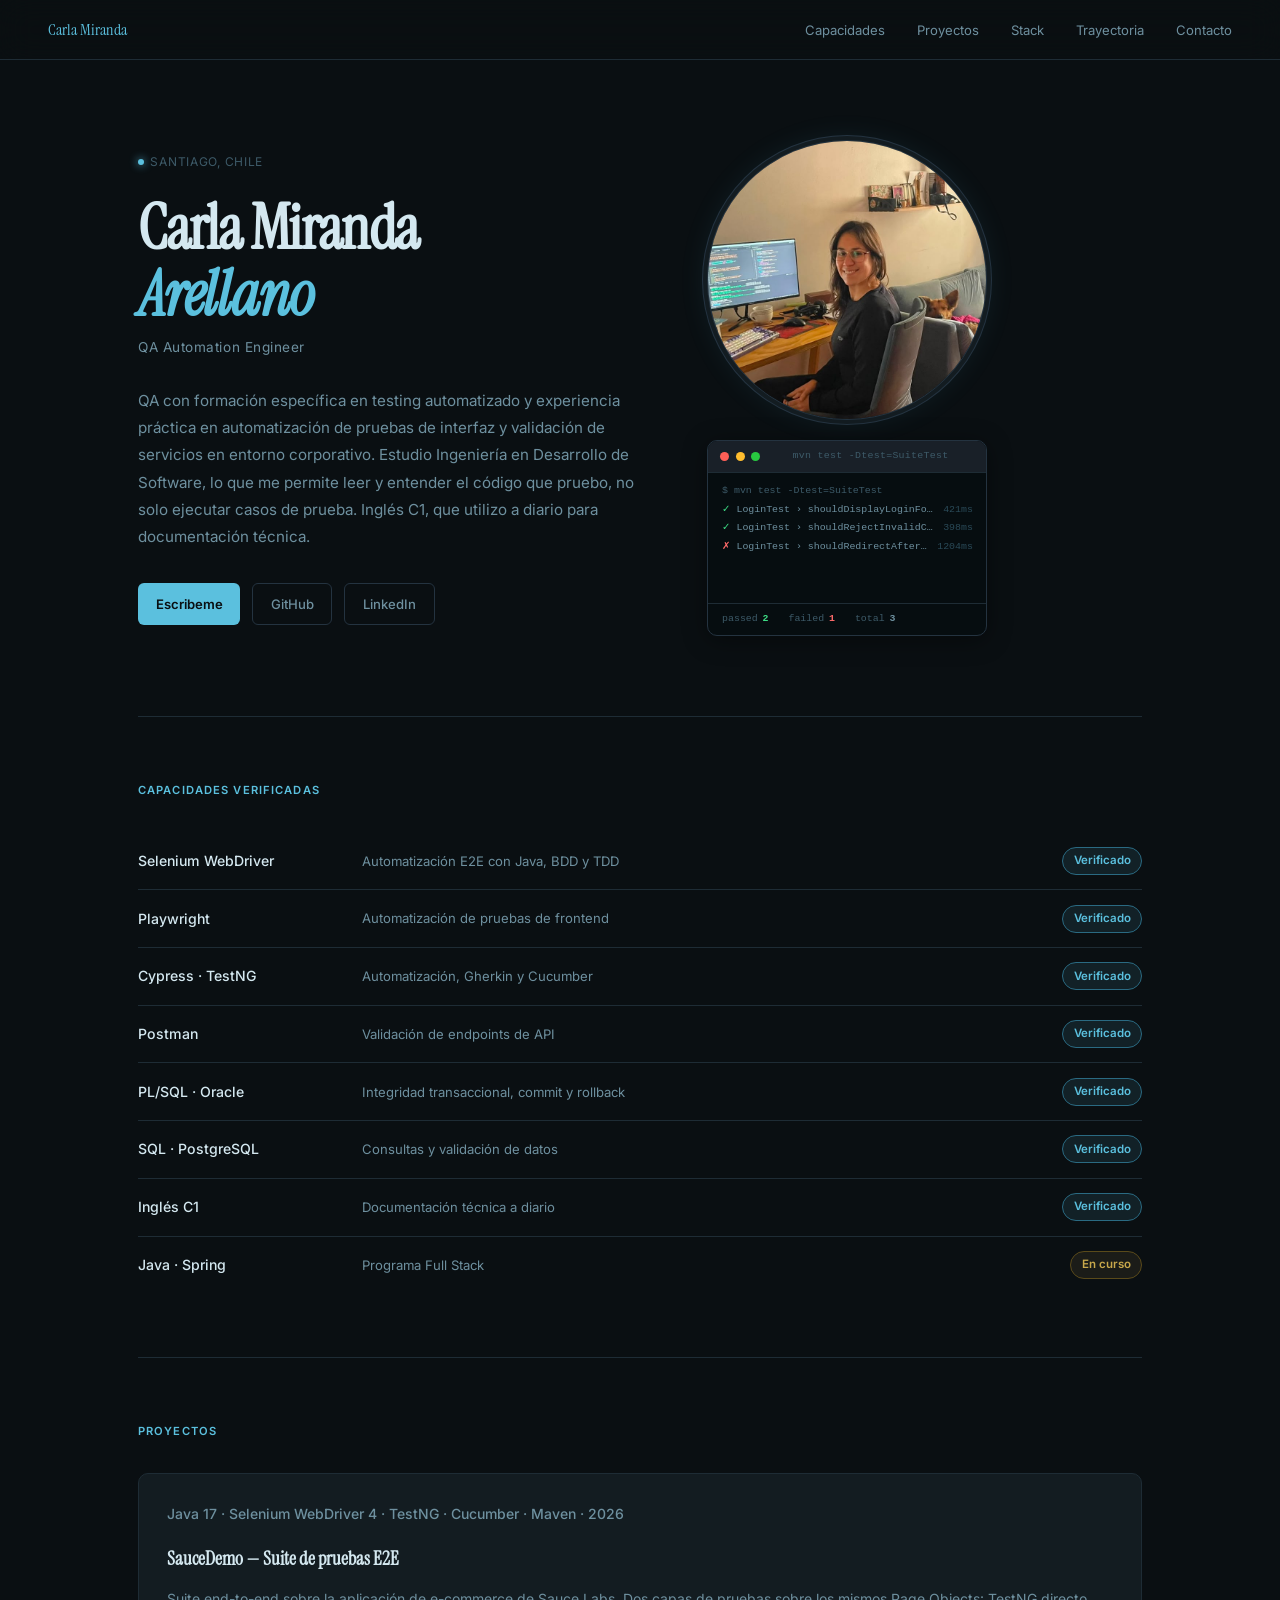
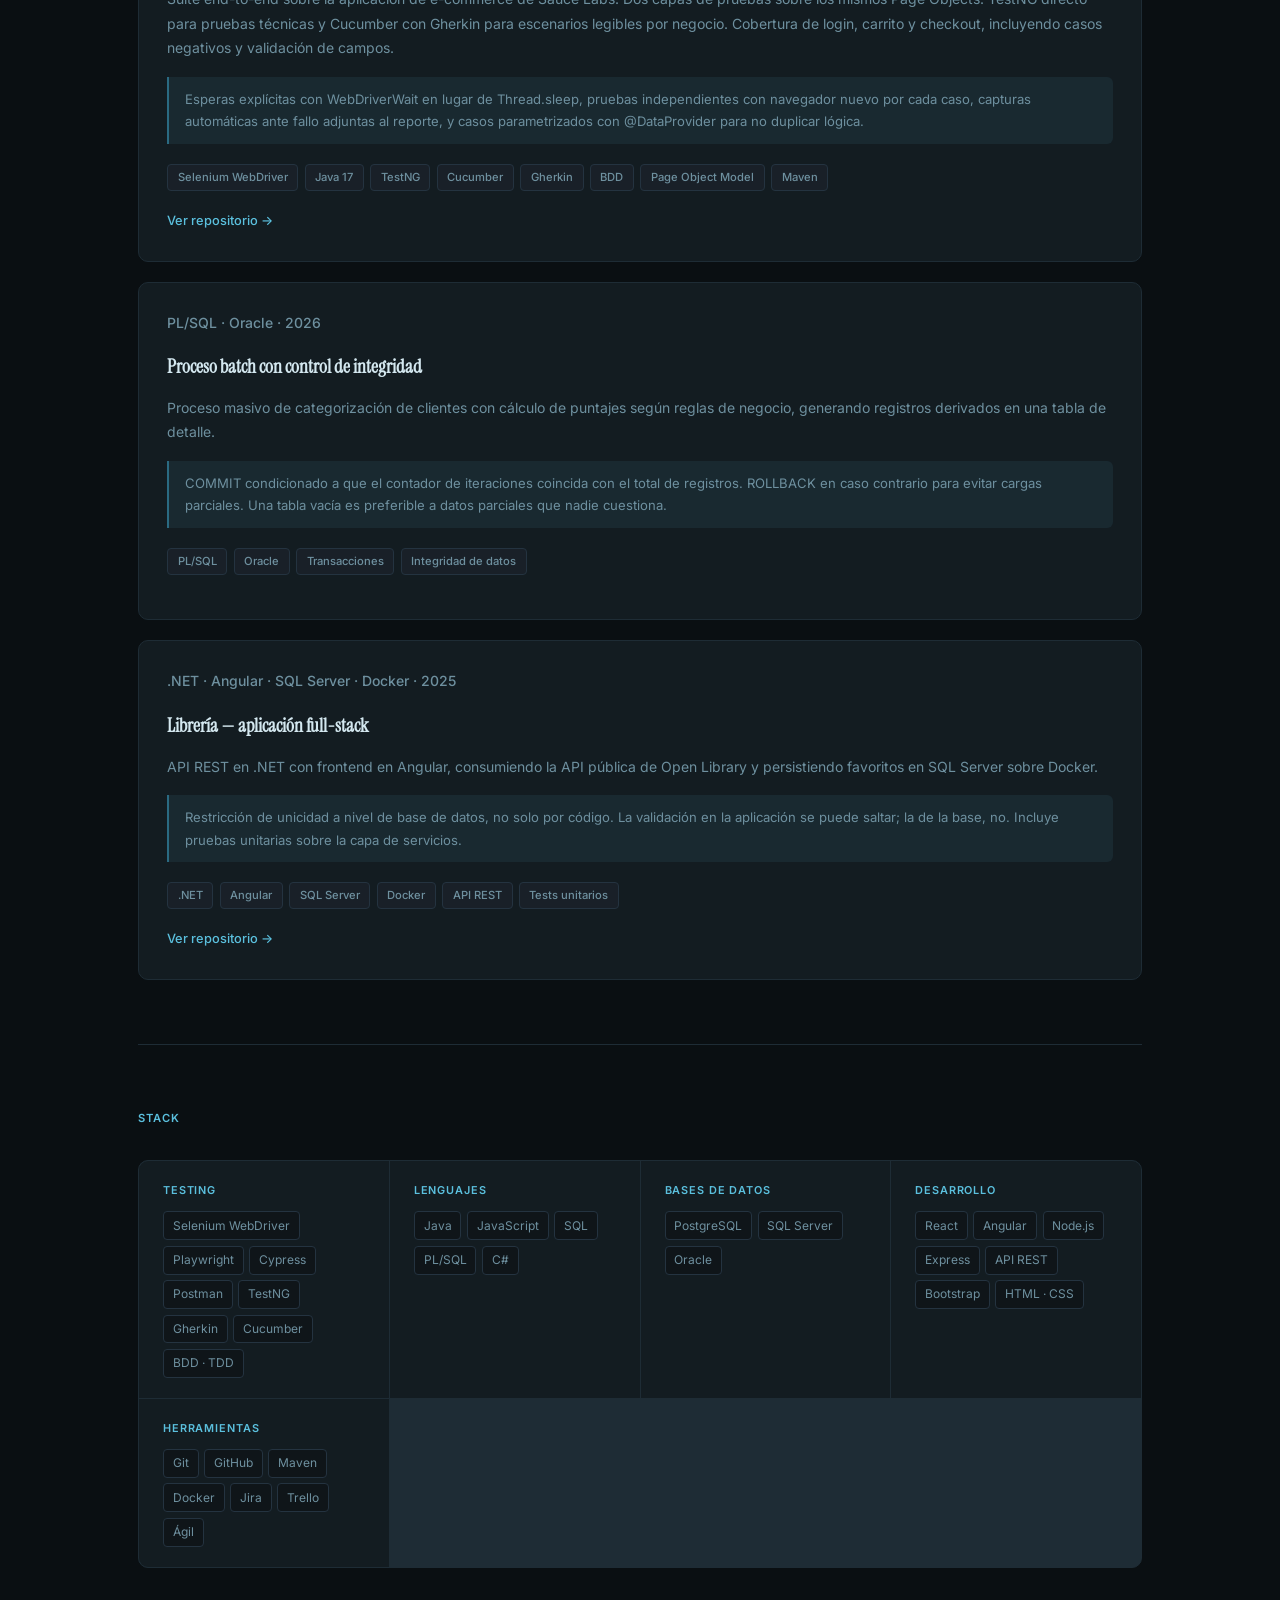
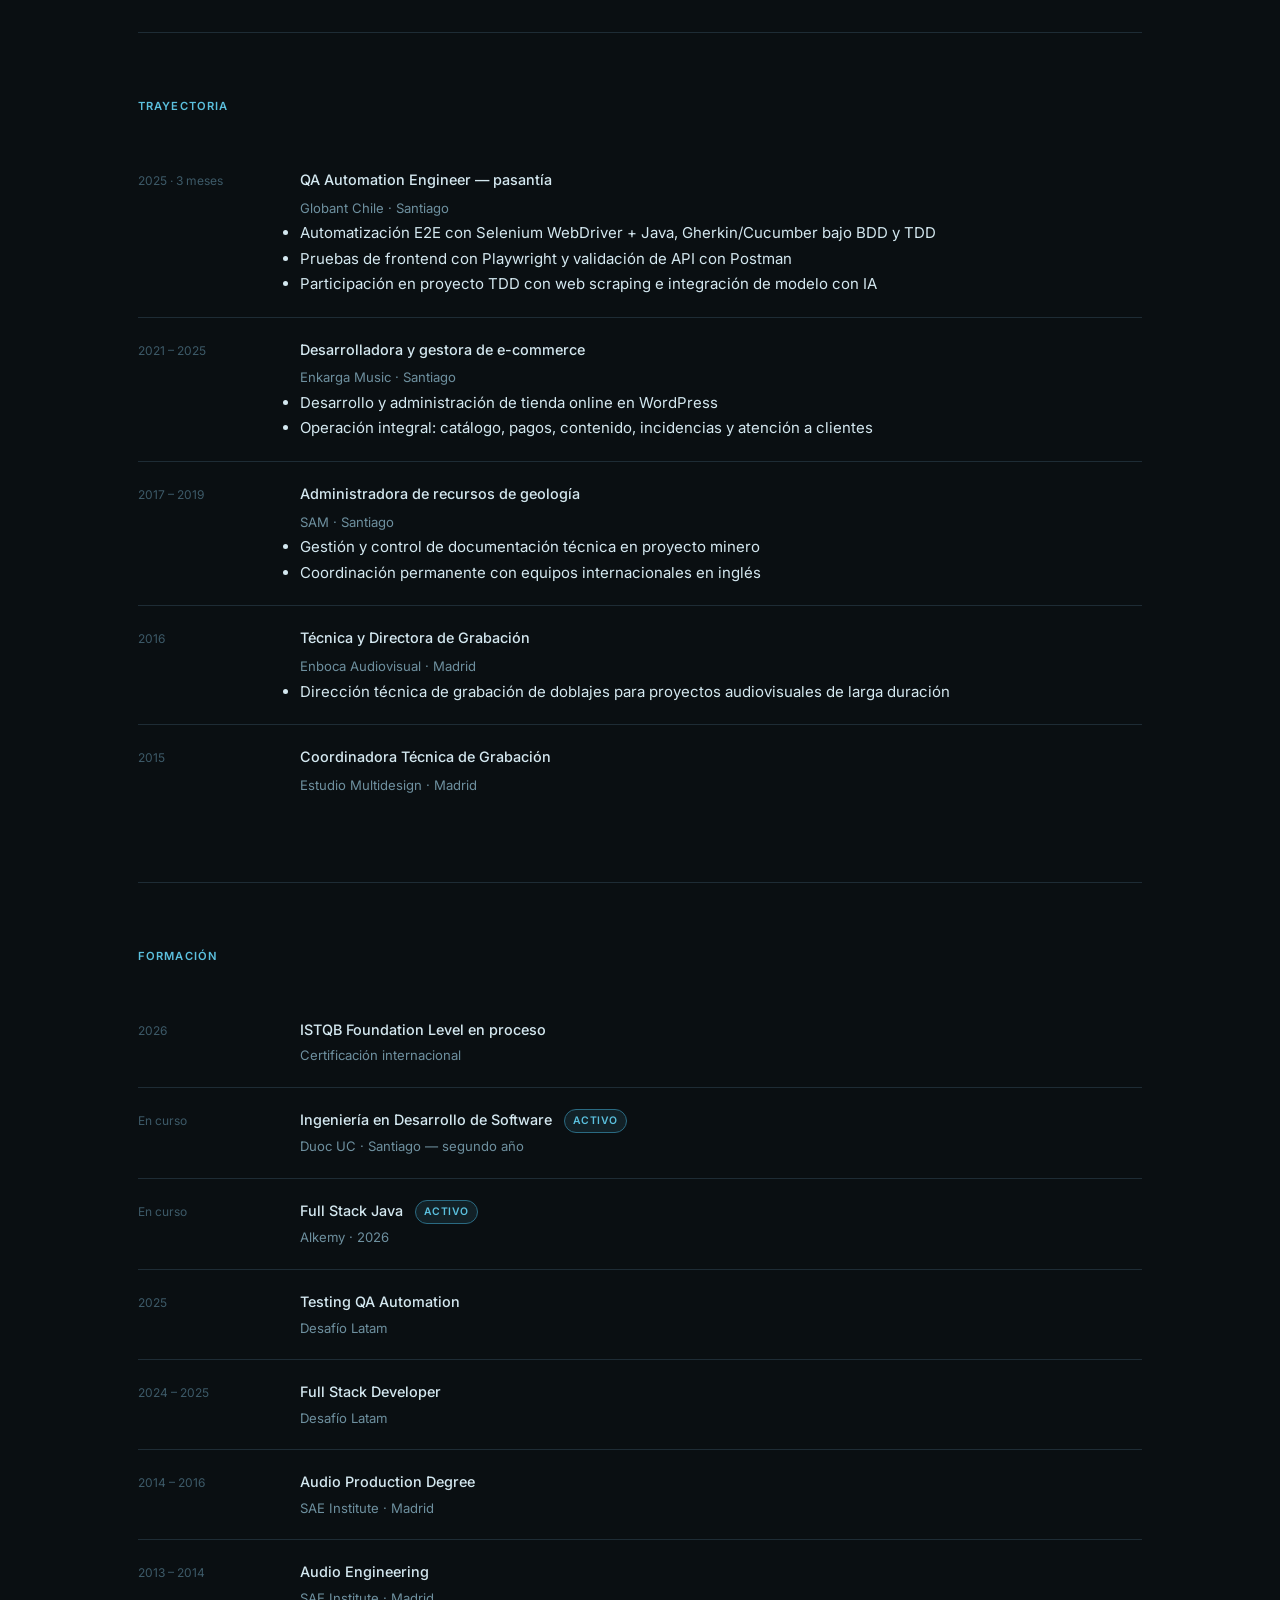
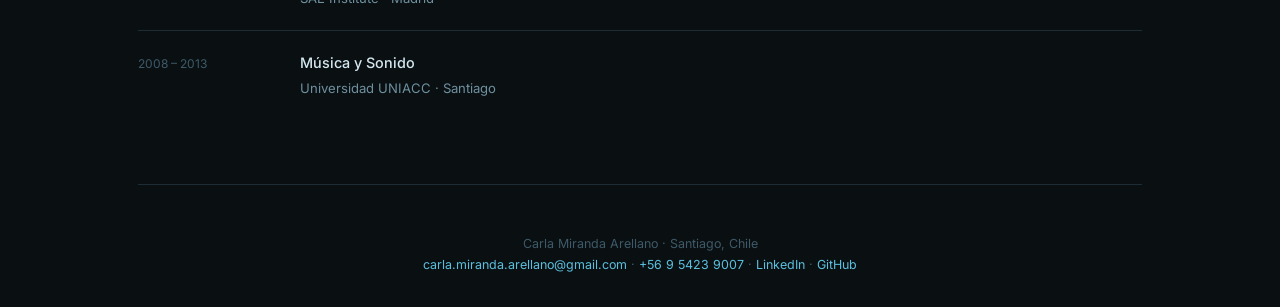
==== commit 26e0ed6a: "index actualizadoo" ====
--- a/index.html
+++ b/index.html
@@ -28,14 +28,14 @@
     <div class="hero-text">
       <p class="hero-location">Santiago, Chile</p>
       <h1>Carla Miranda<br><em>Arellano</em></h1>
-      <p class="hero-role">QA Automation · Ingeniería en Desarrollo de Software</p>
+      <p class="hero-role">QA Automation Engineer</p>
       <p class="hero-bio">
-        Hago aseguramiento de calidad de software. Trabajé automatización de pruebas en Globant —Playwright sobre frontend, Postman sobre endpoints— y tengo formación específica en QA Automation. Estudio Ingeniería en Desarrollo de Software, así que leo el código que pruebo. Eso cambia el tipo de prueba que se me ocurre escribir.
+        QA con formación específica en testing automatizado y experiencia práctica en automatización de pruebas de interfaz y validación de servicios en entorno corporativo. Estudio Ingeniería en Desarrollo de Software, lo que me permite leer y entender el código que pruebo, no solo ejecutar casos de prueba. Inglés C1, que utilizo a diario para documentación técnica.
       </p>
       <div class="hero-links">
         <a href="mailto:carla.miranda.arellano@gmail.com" class="btn btn-primary">Escribeme</a>
         <a href="https://github.com/CarlaMirandaArellano" class="btn btn-ghost" target="_blank">GitHub</a>
-        <a href="https://www.linkedin.com/" class="btn btn-ghost" target="_blank">LinkedIn</a>
+        <a href="https://www.linkedin.com/in/carlamirandaarellano" class="btn btn-ghost" target="_blank">LinkedIn</a>
       </div>
     </div>
 
@@ -65,18 +65,23 @@
     <p class="section-label">Capacidades verificadas</p>
     <div class="skills-list">
       <div class="skill-row">
+        <span class="skill-name">Selenium WebDriver</span>
+        <span class="skill-desc">Automatización E2E con Java, BDD y TDD</span>
+        <span class="skill-status verified">Verificado</span>
+      </div>
+      <div class="skill-row">
         <span class="skill-name">Playwright</span>
         <span class="skill-desc">Automatización de pruebas de frontend</span>
         <span class="skill-status verified">Verificado</span>
       </div>
       <div class="skill-row">
+        <span class="skill-name">Cypress · TestNG</span>
+        <span class="skill-desc">Automatización, Gherkin y Cucumber</span>
+        <span class="skill-status verified">Verificado</span>
+      </div>
+      <div class="skill-row">
         <span class="skill-name">Postman</span>
         <span class="skill-desc">Validación de endpoints de API</span>
-        <span class="skill-status verified">Verificado</span>
-      </div>
-      <div class="skill-row">
-        <span class="skill-name">Selenium · Cypress</span>
-        <span class="skill-desc">Automatización, Gherkin y Cucumber</span>
         <span class="skill-status verified">Verificado</span>
       </div>
       <div class="skill-row">
@@ -106,12 +111,33 @@
   <section class="section" id="proyectos">
     <p class="section-label">Proyectos</p>
     <div class="projects-list">
+
+      <div class="project-card">
+        <p class="project-meta">Java 17 · Selenium WebDriver 4 · TestNG · Cucumber · Maven · 2026</p>
+        <h3>SauceDemo — Suite de pruebas E2E</h3>
+        <p>Suite end-to-end sobre la aplicación de e-commerce de Sauce Labs. Dos capas de pruebas sobre los mismos Page Objects: TestNG directo para pruebas técnicas y Cucumber con Gherkin para escenarios legibles por negocio. Cobertura de login, carrito y checkout, incluyendo casos negativos y validación de campos.</p>
+        <div class="project-insight">
+          Esperas explícitas con WebDriverWait en lugar de Thread.sleep, pruebas independientes con navegador nuevo por cada caso, capturas automáticas ante fallo adjuntas al reporte, y casos parametrizados con @DataProvider para no duplicar lógica.
+        </div>
+        <div class="tags">
+          <span class="tag">Selenium WebDriver</span>
+          <span class="tag">Java 17</span>
+          <span class="tag">TestNG</span>
+          <span class="tag">Cucumber</span>
+          <span class="tag">Gherkin</span>
+          <span class="tag">BDD</span>
+          <span class="tag">Page Object Model</span>
+          <span class="tag">Maven</span>
+        </div>
+        <a href="https://github.com/CarlaMirandaArellano/saucedemo-tests-java" class="project-link" target="_blank">Ver repositorio →</a>
+      </div>
+
       <div class="project-card">
         <p class="project-meta">PL/SQL · Oracle · 2026</p>
         <h3>Proceso batch con control de integridad</h3>
-        <p>Proceso masivo que recorre la base de clientes calculando puntajes según reglas de negocio, generando registros derivados en una tabla de detalle.</p>
+        <p>Proceso masivo de categorización de clientes con cálculo de puntajes según reglas de negocio, generando registros derivados en una tabla de detalle.</p>
         <div class="project-insight">
-          El proceso solo confirma la transacción si el contador de iteraciones coincide con el total de registros esperado. Si no coinciden, hace rollback completo. Una tabla vacía es preferible a datos parciales que nadie cuestiona.
+          COMMIT condicionado a que el contador de iteraciones coincida con el total de registros. ROLLBACK en caso contrario para evitar cargas parciales. Una tabla vacía es preferible a datos parciales que nadie cuestiona.
         </div>
         <div class="tags">
           <span class="tag">PL/SQL</span>
@@ -120,10 +146,11 @@
           <span class="tag">Integridad de datos</span>
         </div>
       </div>
+
       <div class="project-card">
         <p class="project-meta">.NET · Angular · SQL Server · Docker · 2025</p>
         <h3>Librería — aplicación full-stack</h3>
-        <p>API REST que consume la API pública de Open Library y persiste favoritos en SQL Server sobre Docker, con frontend en Angular.</p>
+        <p>API REST en .NET con frontend en Angular, consumiendo la API pública de Open Library y persistiendo favoritos en SQL Server sobre Docker.</p>
         <div class="project-insight">
           Restricción de unicidad a nivel de base de datos, no solo por código. La validación en la aplicación se puede saltar; la de la base, no. Incluye pruebas unitarias sobre la capa de servicios.
         </div>
@@ -137,6 +164,7 @@
         </div>
         <a href="https://github.com/CarlaMirandaArellano/Libreria-Project" class="project-link" target="_blank">Ver repositorio →</a>
       </div>
+
     </div>
   </section>
 
@@ -147,21 +175,21 @@
       <div class="stack-group">
         <h4>Testing</h4>
         <div class="stack-items">
+          <span class="stack-item">Selenium WebDriver</span>
           <span class="stack-item">Playwright</span>
-          <span class="stack-item">Selenium</span>
           <span class="stack-item">Cypress</span>
           <span class="stack-item">Postman</span>
-          <span class="stack-item">WebDriver</span>
+          <span class="stack-item">TestNG</span>
           <span class="stack-item">Gherkin</span>
           <span class="stack-item">Cucumber</span>
-          <span class="stack-item">TDD</span>
+          <span class="stack-item">BDD · TDD</span>
         </div>
       </div>
       <div class="stack-group">
         <h4>Lenguajes</h4>
         <div class="stack-items">
+          <span class="stack-item">Java</span>
           <span class="stack-item">JavaScript</span>
-          <span class="stack-item">Java</span>
           <span class="stack-item">SQL</span>
           <span class="stack-item">PL/SQL</span>
           <span class="stack-item">C#</span>
@@ -183,6 +211,7 @@
           <span class="stack-item">Node.js</span>
           <span class="stack-item">Express</span>
           <span class="stack-item">API REST</span>
+          <span class="stack-item">Bootstrap</span>
           <span class="stack-item">HTML · CSS</span>
         </div>
       </div>
@@ -191,6 +220,7 @@
         <div class="stack-items">
           <span class="stack-item">Git</span>
           <span class="stack-item">GitHub</span>
+          <span class="stack-item">Maven</span>
           <span class="stack-item">Docker</span>
           <span class="stack-item">Jira</span>
           <span class="stack-item">Trello</span>
@@ -208,21 +238,51 @@
         <span class="tl-date">2025 · 3 meses</span>
         <div class="tl-content">
           <strong>QA Automation Engineer — pasantía</strong>
-          <span>Globant Chile</span>
+          <span>Globant Chile · Santiago</span>
+          <ul class="tl-bullets">
+            <li>Automatización E2E con Selenium WebDriver + Java, Gherkin/Cucumber bajo BDD y TDD</li>
+            <li>Pruebas de frontend con Playwright y validación de API con Postman</li>
+            <li>Participación en proyecto TDD con web scraping e integración de modelo con IA</li>
+          </ul>
         </div>
       </div>
       <div class="tl-item">
         <span class="tl-date">2021 – 2025</span>
         <div class="tl-content">
           <strong>Desarrolladora y gestora de e-commerce</strong>
-          <span>Enkarga Music</span>
+          <span>Enkarga Music · Santiago</span>
+          <ul class="tl-bullets">
+            <li>Desarrollo y administración de tienda online en WordPress</li>
+            <li>Operación integral: catálogo, pagos, contenido, incidencias y atención a clientes</li>
+          </ul>
         </div>
       </div>
       <div class="tl-item">
         <span class="tl-date">2017 – 2019</span>
         <div class="tl-content">
           <strong>Administradora de recursos de geología</strong>
-          <span>SAM — proyecto minero</span>
+          <span>SAM · Santiago</span>
+          <ul class="tl-bullets">
+            <li>Gestión y control de documentación técnica en proyecto minero</li>
+            <li>Coordinación permanente con equipos internacionales en inglés</li>
+          </ul>
+        </div>
+      </div>
+      <div class="tl-item">
+        <span class="tl-date">2016</span>
+        <div class="tl-content">
+          <strong>Técnica y Directora de Grabación</strong>
+          <span>Enboca Audiovisual · Madrid</span>
+          <ul class="tl-bullets">
+            <li>Dirección técnica de grabación de doblajes para proyectos audiovisuales de larga duración</li>
+          </ul>
+        </div>
+      </div>
+      <div class="tl-item">
+        <span class="tl-date">2015</span>
+        <div class="tl-content">
+          <strong>Coordinadora Técnica de Grabación</strong>
+          <span>Estudio Multidesign · Madrid</span>
         </div>
       </div>
     </div>
@@ -233,17 +293,24 @@
     <p class="section-label">Formación</p>
     <div class="formation-list">
       <div class="formation-item">
+        <span class="f-year">2026</span>
+        <div>
+          <p class="f-name">ISTQB Foundation Level <span class="badge-istqb">en proceso</span></p>
+          <p class="f-where">Certificación internacional</p>
+        </div>
+      </div>
+      <div class="formation-item">
         <span class="f-year">En curso</span>
         <div>
           <p class="f-name">Ingeniería en Desarrollo de Software <span class="badge-current">activo</span></p>
-          <p class="f-where">Duoc UC — segundo año</p>
+          <p class="f-where">Duoc UC · Santiago — segundo año</p>
         </div>
       </div>
       <div class="formation-item">
         <span class="f-year">En curso</span>
         <div>
           <p class="f-name">Full Stack Java <span class="badge-current">activo</span></p>
-          <p class="f-where">Alkemy</p>
+          <p class="f-where">Alkemy · 2026</p>
         </div>
       </div>
       <div class="formation-item">
@@ -261,17 +328,37 @@
         </div>
       </div>
       <div class="formation-item">
-        <span class="f-year">2013 – 2016</span>
-        <div>
-          <p class="f-name">Audio Production · Audio Engineering</p>
-          <p class="f-where">SAE Institute, Madrid</p>
+        <span class="f-year">2014 – 2016</span>
+        <div>
+          <p class="f-name">Audio Production Degree</p>
+          <p class="f-where">SAE Institute · Madrid</p>
+        </div>
+      </div>
+      <div class="formation-item">
+        <span class="f-year">2013 – 2014</span>
+        <div>
+          <p class="f-name">Audio Engineering</p>
+          <p class="f-where">SAE Institute · Madrid</p>
+        </div>
+      </div>
+      <div class="formation-item">
+        <span class="f-year">2008 – 2013</span>
+        <div>
+          <p class="f-name">Música y Sonido</p>
+          <p class="f-where">Universidad UNIACC · Santiago</p>
         </div>
       </div>
     </div>
   </section>
 
   <footer>
-    <p>Carla Miranda Arellano · Santiago, Chile · <a href="mailto:carla.miranda.arellano@gmail.com">carla.miranda.arellano@gmail.com</a></p>
+    <p>
+      Carla Miranda Arellano · Santiago, Chile<br>
+      <a href="mailto:carla.miranda.arellano@gmail.com">carla.miranda.arellano@gmail.com</a> ·
+      <a href="tel:+56954239007">+56 9 5423 9007</a> ·
+      <a href="https://www.linkedin.com/in/carlamirandaarellano" target="_blank">LinkedIn</a> ·
+      <a href="https://github.com/CarlaMirandaArellano" target="_blank">GitHub</a>
+    </p>
   </footer>
 
 </div>
@@ -295,7 +382,6 @@
   const tfFail   = document.getElementById('tfFail');
   const tfTotal  = document.getElementById('tfTotal');
   const MAX_LINES = 6;
-
   let passed = 0, failed = 0, idx = 0;
 
   function addLine(html) {
@@ -313,9 +399,7 @@
       setTimeout(() => {
         termBody.innerHTML = '';
         passed = 0; failed = 0; idx = 0;
-        tfPass.textContent = '0';
-        tfFail.textContent = '0';
-        tfTotal.textContent = '0';
+        tfPass.textContent = '0'; tfFail.textContent = '0'; tfTotal.textContent = '0';
         addLine('<span class="t-info">$ mvn test -Dtest=SuiteTest</span>');
         setTimeout(runNext, 800);
       }, 3000);
@@ -325,9 +409,7 @@
     const icon = t.pass ? '<span class="t-pass">✓</span>' : '<span class="t-fail">✗</span>';
     addLine(`${icon} <span class="t-name">${t.name}</span><span class="t-time">${t.ms}ms</span>`);
     if (t.pass) passed++; else failed++;
-    tfPass.textContent  = passed;
-    tfFail.textContent  = failed;
-    tfTotal.textContent = idx;
+    tfPass.textContent = passed; tfFail.textContent = failed; tfTotal.textContent = idx;
     setTimeout(runNext, t.pass ? 350 + Math.random() * 250 : 900 + Math.random() * 300);
   }
 
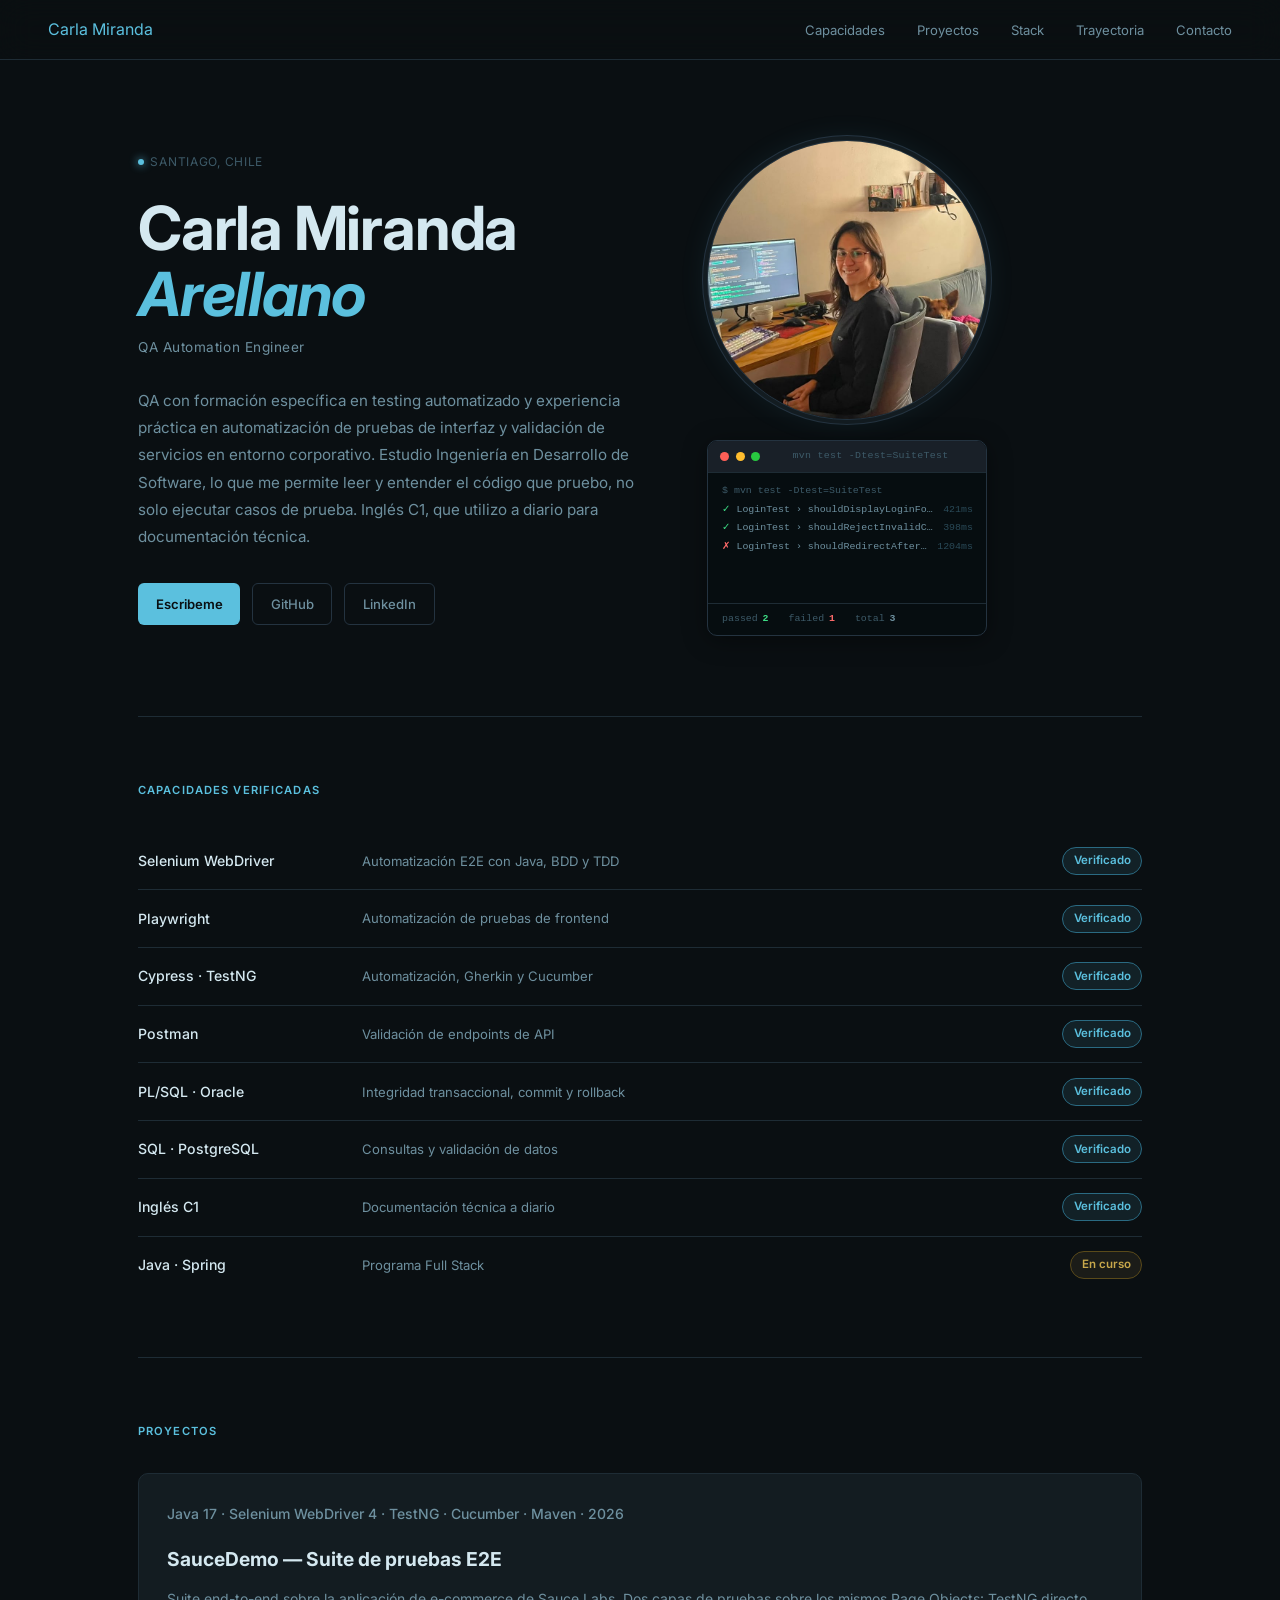
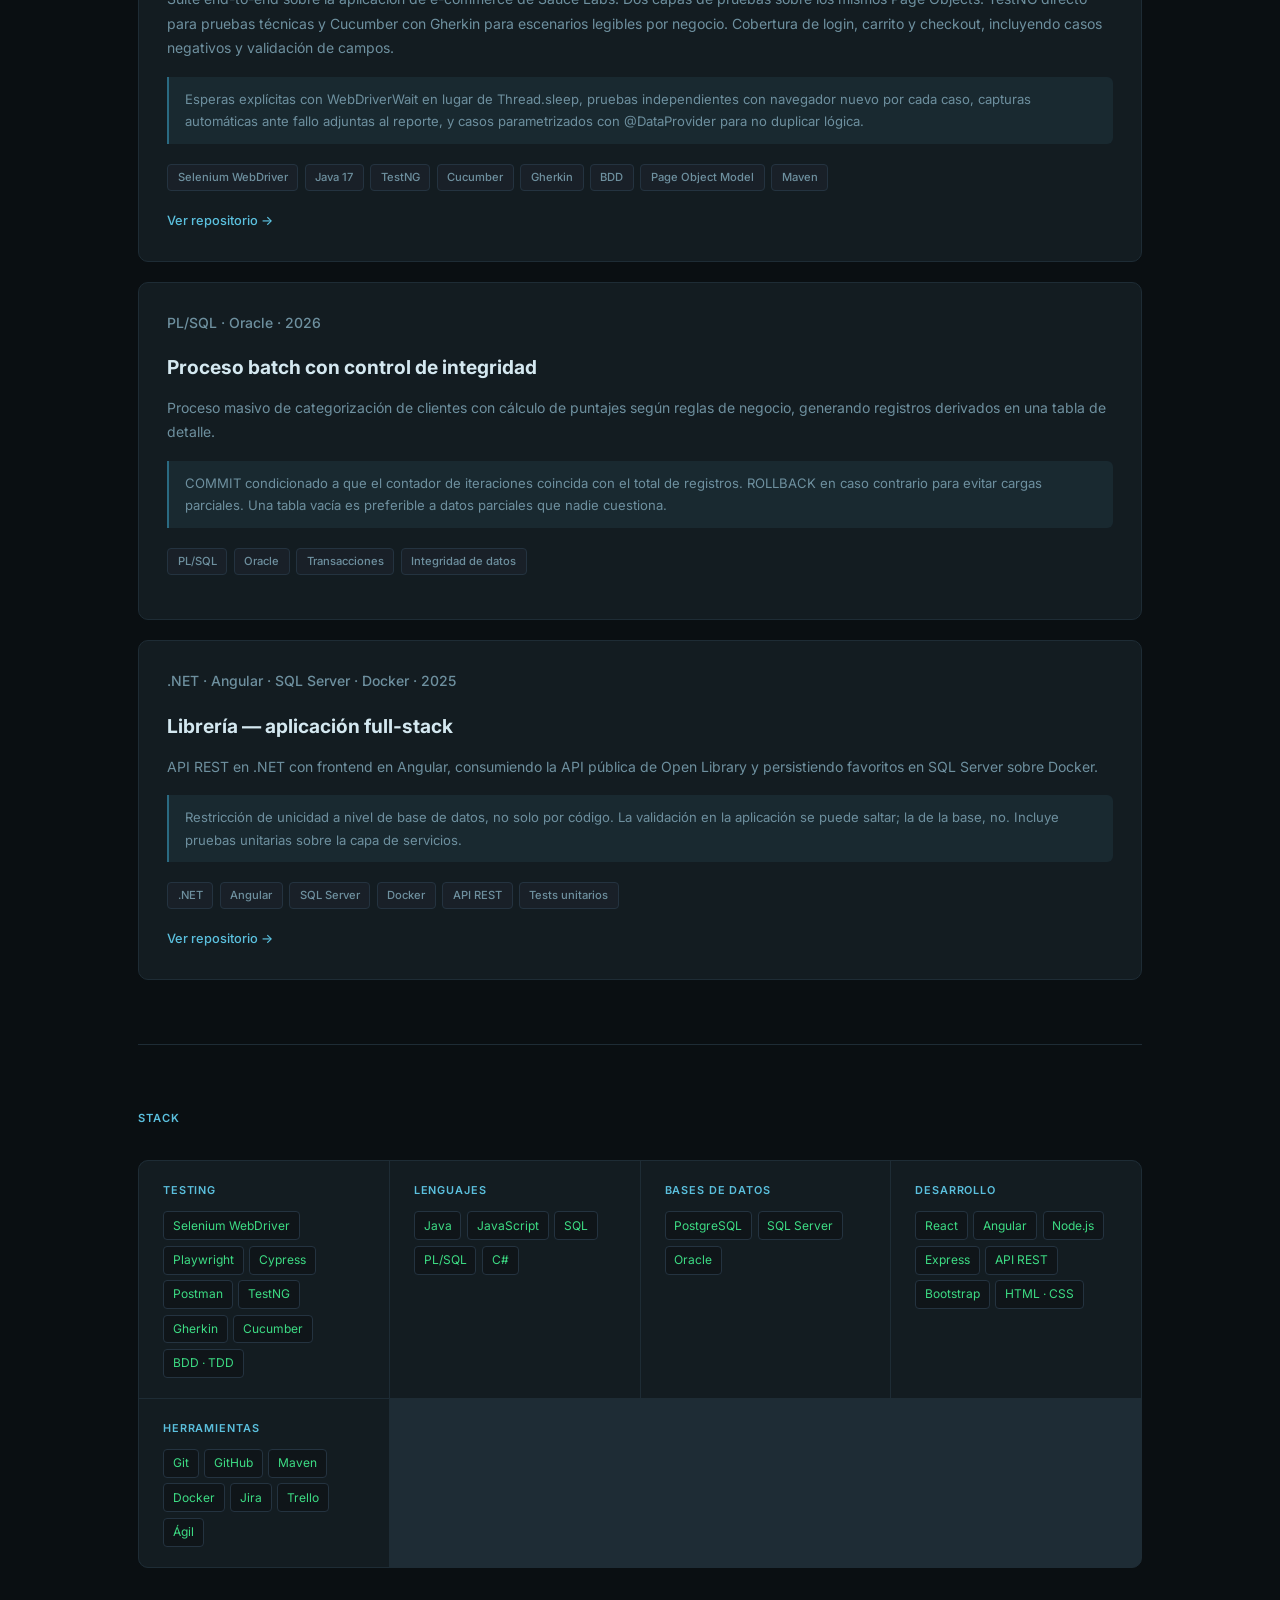
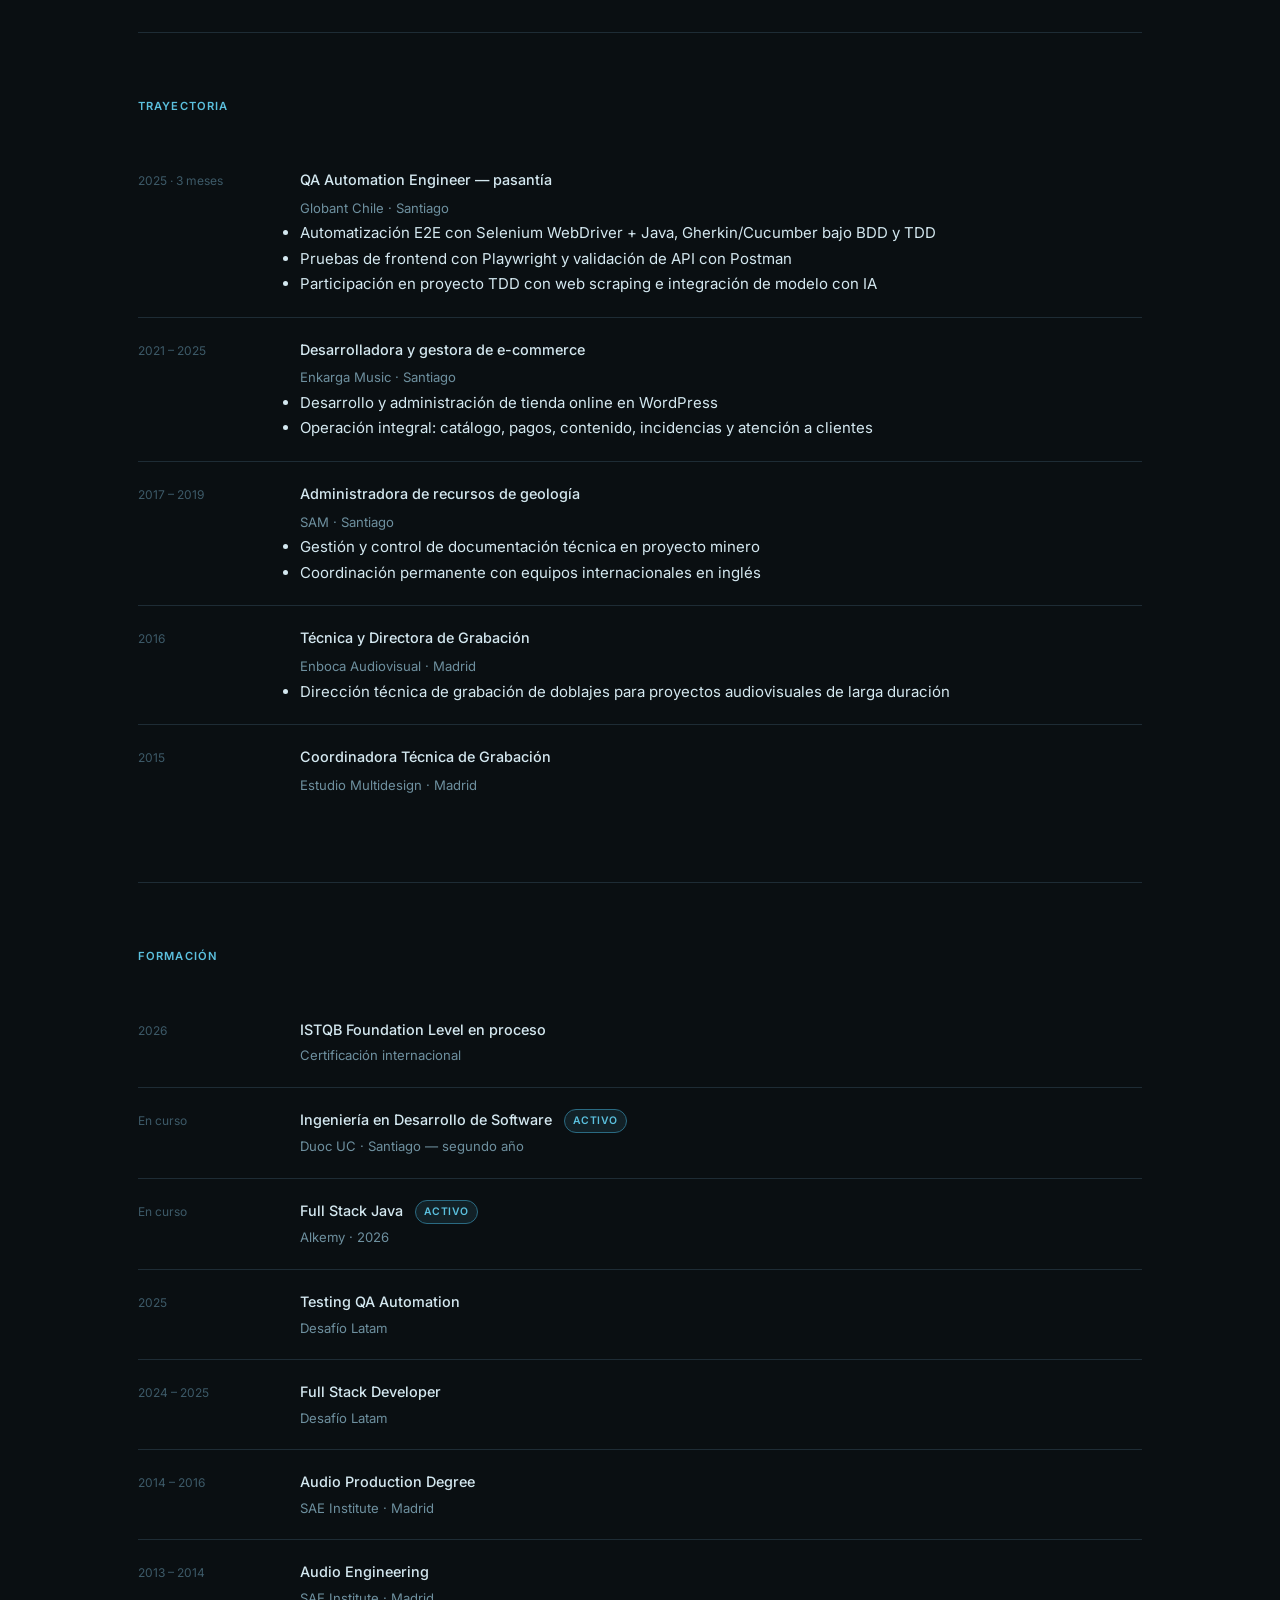
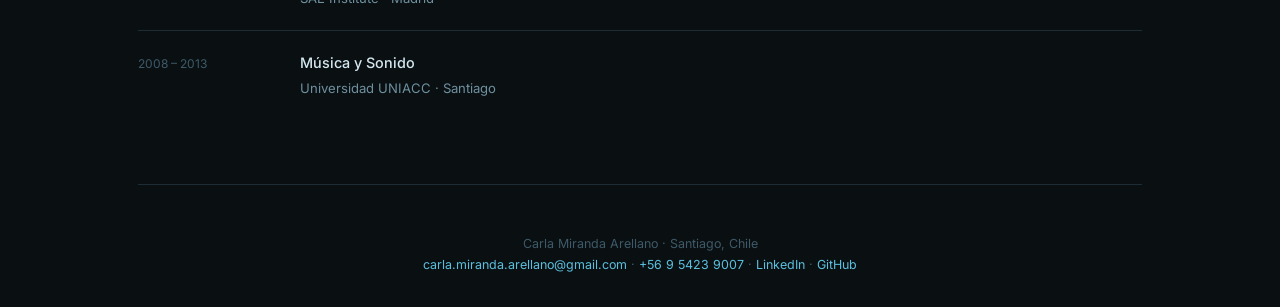
==== commit 14f85e0a: "cambio de fuente2" ====
--- a/index.html
+++ b/index.html
@@ -5,7 +5,7 @@
   <meta name="viewport" content="width=device-width, initial-scale=1.0" />
   <meta name="description" content="Portafolio de Carla Miranda Arellano. QA Automation: Playwright, Postman, Selenium, Cypress." />
   <title>Carla Miranda Arellano — QA Automation</title>
-  <link href="https://fonts.googleapis.com/css2?family=Inter:wght@300;400;500;600&family=Instrument+Serif:ital@0;1&display=swap" rel="stylesheet" />
+  <link href="https://fonts.googleapis.com/css2?family=Inter:wght@300;400;500;600&display=swap" rel="stylesheet" />
   <link rel="stylesheet" href="styles.css" />
 </head>
 <body>
--- a/styles.css
+++ b/styles.css
@@ -45,7 +45,7 @@
       border-bottom: 1px solid var(--border);
     }
     .nav-name {
-      font-family: 'Instrument Serif', serif;
+   
       font-size: 1rem;
       color: var(--accent);
     }
@@ -93,7 +93,7 @@
       box-shadow: 0 0 8px var(--accent);
     }
     .hero h1 {
-      font-family: 'Instrument Serif', serif;
+     
       font-size: clamp(2.6rem, 6vw, 3.8rem);
       line-height: 1.08;
       color: var(--text);
@@ -285,7 +285,7 @@
     .project-card:hover { border-color: var(--accent-dim); }
     .project-meta { font-size: 0.72rem; color: var(--text-muted); margin-bottom: 0.6rem; font-weight: 500; }
     .project-card h3 {
-      font-family: 'Instrument Serif', serif; font-size: 1.2rem;
+       font-size: 1.2rem;
       color: var(--text); margin-bottom: 0.75rem;
     }
     .project-card p { font-size: 0.875rem; color: var(--text-soft); line-height: 1.75; margin-bottom: 1rem; }
@@ -318,6 +318,7 @@
     .stack-item {
       font-size: 0.75rem; color: var(--text-soft); padding: 0.2rem 0.55rem;
       background: var(--bg2); border: 1px solid var(--border2); border-radius: 4px;
+      color: #3ddc84;
     }
 
     /* TRAYECTORIA */
@@ -360,11 +361,45 @@
       nav { padding: 0.85rem 1.25rem; }
       .nav-links { display: none; }
       .container { padding: 0 1.25rem; }
-      .hero { grid-template-columns: 1fr; padding: 100px 0 60px; gap: 2rem; }
-      .hero-photo { order: -1; }
-      .photo-frame { width: 140px; height: 140px; }
-      .terminal { width: 100%; }
+    
+      .hero {
+        grid-template-columns: 1fr;
+        padding: 100px 0 60px;
+        gap: 1.5rem;
+      }
+    
+      .hero-photo {
+        display: grid;
+        grid-template-columns: 1fr 1fr;
+        gap: 0.75rem;
+        align-items: center;
+        order: 1;
+      }
+    
+      .hero-text { order: 0; }
+    
+      .photo-frame {
+        width: 100%;
+        height: 160px;
+        border-radius: 12px;
+      }
+    
+      .photo-frame:hover {
+        width: 100%;
+        height: 160px;
+        border-radius: 12px;
+        animation: parpadeo 1s ease-in-out infinite;
+      }
+    
+      .terminal {
+        width: 100%;
+        font-size: 0.55rem;
+      }
+    
+      .terminal-body { height: 100px; }
+    
       .skill-row { grid-template-columns: 1fr auto; }
       .skill-desc { display: none; }
       .tl-item, .formation-item { grid-template-columns: 1fr; gap: 0.2rem; }
     }
+    
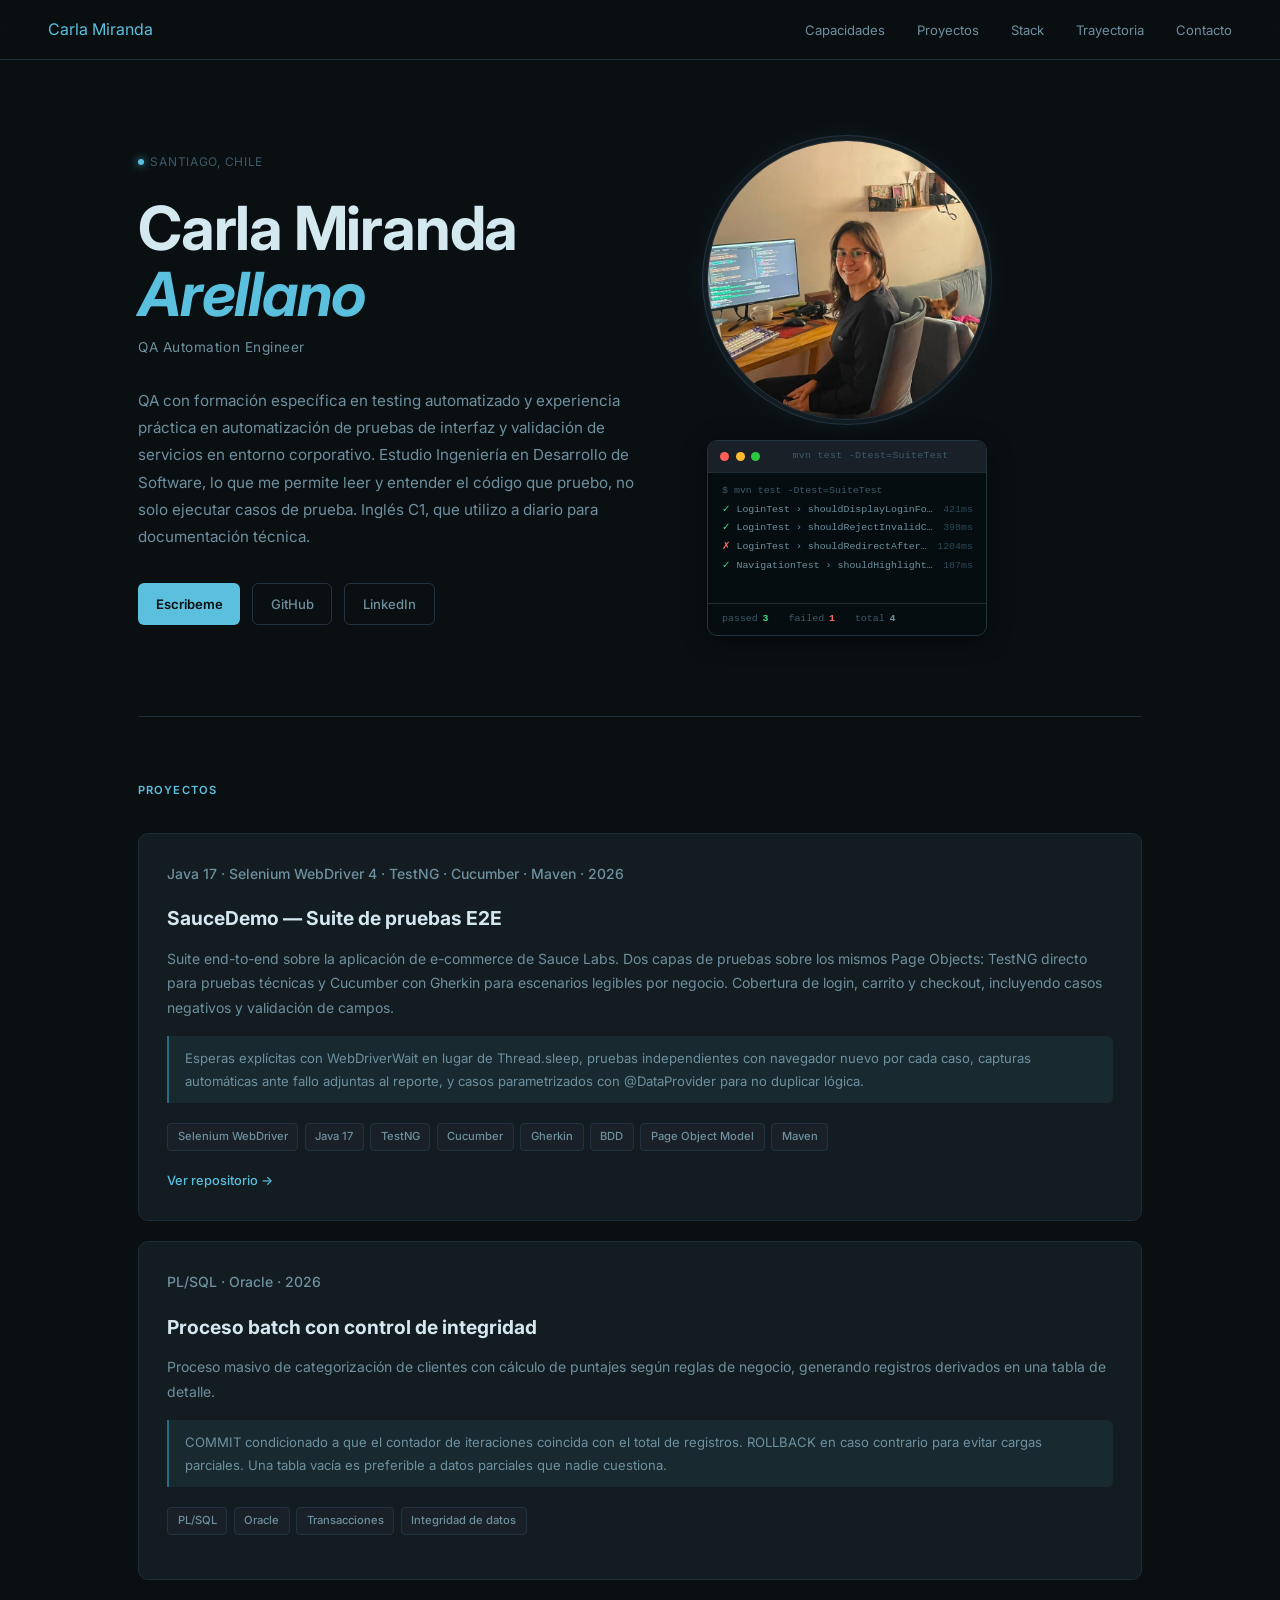
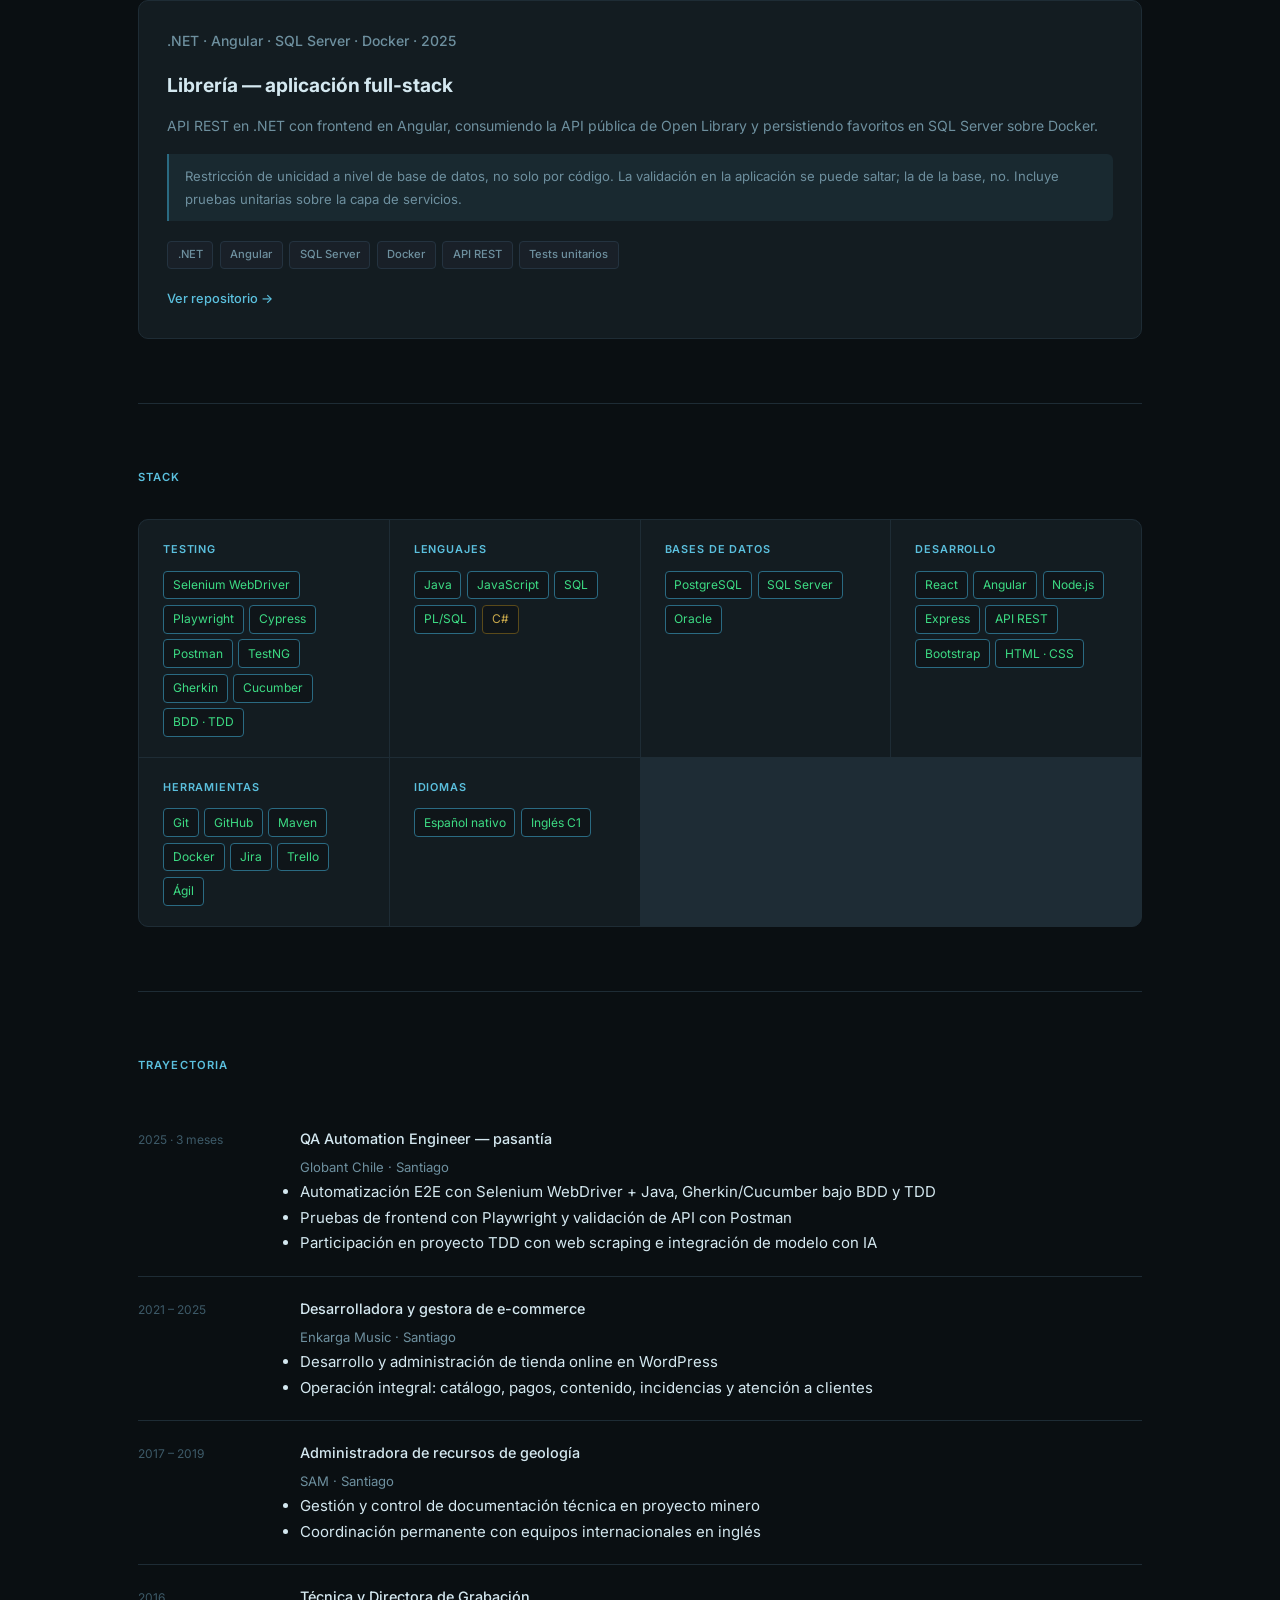
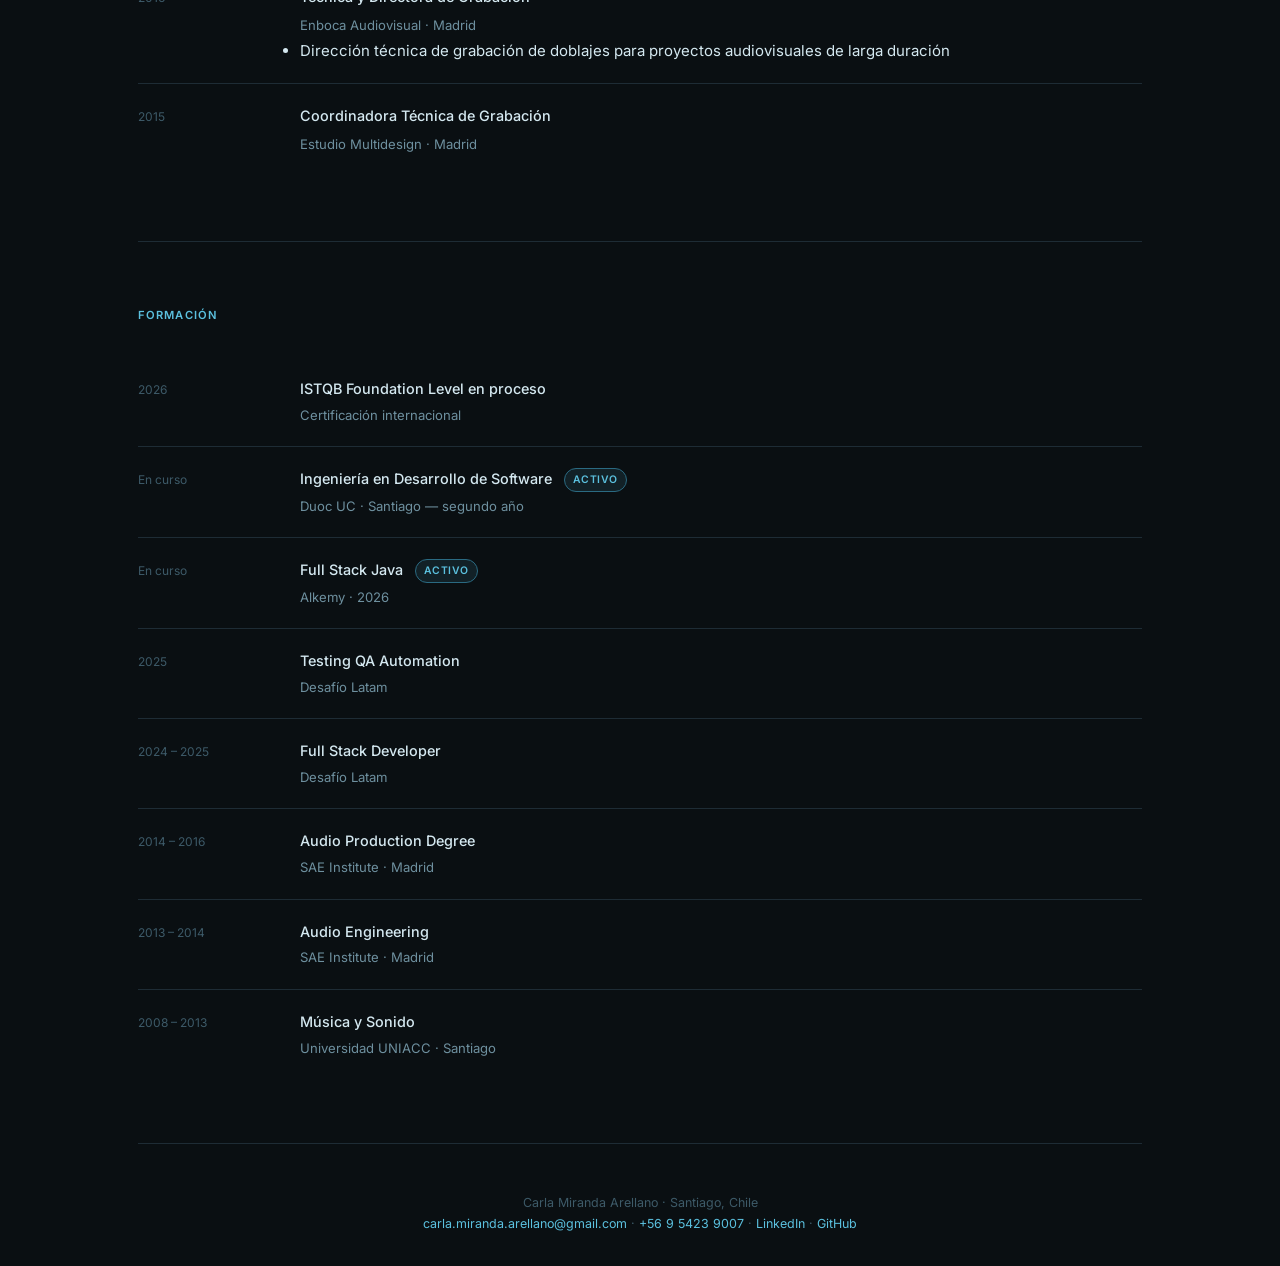
==== commit e096653e: "eliminación item" ====
--- a/index.html
+++ b/index.html
@@ -60,53 +60,6 @@
     </div>
   </div>
 
-  <!-- CAPACIDADES -->
-  <section class="section" id="capacidades">
-    <p class="section-label">Capacidades verificadas</p>
-    <div class="skills-list">
-      <div class="skill-row">
-        <span class="skill-name">Selenium WebDriver</span>
-        <span class="skill-desc">Automatización E2E con Java, BDD y TDD</span>
-        <span class="skill-status verified">Verificado</span>
-      </div>
-      <div class="skill-row">
-        <span class="skill-name">Playwright</span>
-        <span class="skill-desc">Automatización de pruebas de frontend</span>
-        <span class="skill-status verified">Verificado</span>
-      </div>
-      <div class="skill-row">
-        <span class="skill-name">Cypress · TestNG</span>
-        <span class="skill-desc">Automatización, Gherkin y Cucumber</span>
-        <span class="skill-status verified">Verificado</span>
-      </div>
-      <div class="skill-row">
-        <span class="skill-name">Postman</span>
-        <span class="skill-desc">Validación de endpoints de API</span>
-        <span class="skill-status verified">Verificado</span>
-      </div>
-      <div class="skill-row">
-        <span class="skill-name">PL/SQL · Oracle</span>
-        <span class="skill-desc">Integridad transaccional, commit y rollback</span>
-        <span class="skill-status verified">Verificado</span>
-      </div>
-      <div class="skill-row">
-        <span class="skill-name">SQL · PostgreSQL</span>
-        <span class="skill-desc">Consultas y validación de datos</span>
-        <span class="skill-status verified">Verificado</span>
-      </div>
-      <div class="skill-row">
-        <span class="skill-name">Inglés C1</span>
-        <span class="skill-desc">Documentación técnica a diario</span>
-        <span class="skill-status verified">Verificado</span>
-      </div>
-      <div class="skill-row">
-        <span class="skill-name">Java · Spring</span>
-        <span class="skill-desc">Programa Full Stack</span>
-        <span class="skill-status progress">En curso</span>
-      </div>
-    </div>
-  </section>
-
   <!-- PROYECTOS -->
   <section class="section" id="proyectos">
     <p class="section-label">Proyectos</p>
@@ -168,67 +121,74 @@
     </div>
   </section>
 
-  <!-- STACK -->
-  <section class="section" id="stack">
-    <p class="section-label">Stack</p>
-    <div class="stack-grid">
-      <div class="stack-group">
-        <h4>Testing</h4>
-        <div class="stack-items">
-          <span class="stack-item">Selenium WebDriver</span>
-          <span class="stack-item">Playwright</span>
-          <span class="stack-item">Cypress</span>
-          <span class="stack-item">Postman</span>
-          <span class="stack-item">TestNG</span>
-          <span class="stack-item">Gherkin</span>
-          <span class="stack-item">Cucumber</span>
-          <span class="stack-item">BDD · TDD</span>
-        </div>
-      </div>
-      <div class="stack-group">
-        <h4>Lenguajes</h4>
-        <div class="stack-items">
-          <span class="stack-item">Java</span>
-          <span class="stack-item">JavaScript</span>
-          <span class="stack-item">SQL</span>
-          <span class="stack-item">PL/SQL</span>
-          <span class="stack-item">C#</span>
-        </div>
-      </div>
-      <div class="stack-group">
-        <h4>Bases de datos</h4>
-        <div class="stack-items">
-          <span class="stack-item">PostgreSQL</span>
-          <span class="stack-item">SQL Server</span>
-          <span class="stack-item">Oracle</span>
-        </div>
-      </div>
-      <div class="stack-group">
-        <h4>Desarrollo</h4>
-        <div class="stack-items">
-          <span class="stack-item">React</span>
-          <span class="stack-item">Angular</span>
-          <span class="stack-item">Node.js</span>
-          <span class="stack-item">Express</span>
-          <span class="stack-item">API REST</span>
-          <span class="stack-item">Bootstrap</span>
-          <span class="stack-item">HTML · CSS</span>
-        </div>
-      </div>
-      <div class="stack-group">
-        <h4>Herramientas</h4>
-        <div class="stack-items">
-          <span class="stack-item">Git</span>
-          <span class="stack-item">GitHub</span>
-          <span class="stack-item">Maven</span>
-          <span class="stack-item">Docker</span>
-          <span class="stack-item">Jira</span>
-          <span class="stack-item">Trello</span>
-          <span class="stack-item">Ágil</span>
-        </div>
-      </div>
-    </div>
-  </section>
+<!-- STACK -->
+<section class="section" id="stack">
+  <p class="section-label">Stack</p>
+  <div class="stack-grid">
+    <div class="stack-group">
+      <h4>Testing</h4>
+      <div class="stack-items">
+        <span class="stack-item verified">Selenium WebDriver</span>
+        <span class="stack-item verified">Playwright</span>
+        <span class="stack-item verified">Cypress</span>
+        <span class="stack-item verified">Postman</span>
+        <span class="stack-item verified">TestNG</span>
+        <span class="stack-item verified">Gherkin</span>
+        <span class="stack-item verified">Cucumber</span>
+        <span class="stack-item verified">BDD · TDD</span>
+      </div>
+    </div>
+    <div class="stack-group">
+      <h4>Lenguajes</h4>
+      <div class="stack-items">
+        <span class="stack-item verified">Java</span>
+        <span class="stack-item verified">JavaScript</span>
+        <span class="stack-item verified">SQL</span>
+        <span class="stack-item verified">PL/SQL</span>
+        <span class="stack-item progress">C#</span>
+      </div>
+    </div>
+    <div class="stack-group">
+      <h4>Bases de datos</h4>
+      <div class="stack-items">
+        <span class="stack-item verified">PostgreSQL</span>
+        <span class="stack-item verified">SQL Server</span>
+        <span class="stack-item verified">Oracle</span>
+      </div>
+    </div>
+    <div class="stack-group">
+      <h4>Desarrollo</h4>
+      <div class="stack-items">
+        <span class="stack-item verified">React</span>
+        <span class="stack-item verified">Angular</span>
+        <span class="stack-item verified">Node.js</span>
+        <span class="stack-item verified">Express</span>
+        <span class="stack-item verified">API REST</span>
+        <span class="stack-item verified">Bootstrap</span>
+        <span class="stack-item verified">HTML · CSS</span>
+      </div>
+    </div>
+    <div class="stack-group">
+      <h4>Herramientas</h4>
+      <div class="stack-items">
+        <span class="stack-item verified">Git</span>
+        <span class="stack-item verified">GitHub</span>
+        <span class="stack-item verified">Maven</span>
+        <span class="stack-item verified">Docker</span>
+        <span class="stack-item verified">Jira</span>
+        <span class="stack-item verified">Trello</span>
+        <span class="stack-item verified">Ágil</span>
+      </div>
+    </div>
+    <div class="stack-group">
+      <h4>Idiomas</h4>
+      <div class="stack-items">
+        <span class="stack-item verified">Español nativo</span>
+        <span class="stack-item verified">Inglés C1</span>
+      </div>
+    </div>
+  </div>
+</section>
 
   <!-- TRAYECTORIA -->
   <section class="section" id="trayectoria">
--- a/styles.css
+++ b/styles.css
@@ -320,6 +320,16 @@
       background: var(--bg2); border: 1px solid var(--border2); border-radius: 4px;
       color: #3ddc84;
     }
+    .stack-item.verified {
+      border-color: var(--accent-dim);
+      color: #3ddc84;
+    }
+    
+    .stack-item.progress {
+      color: #c8a84b;
+      border-color: #5a4a1a;
+    }
+
 
     /* TRAYECTORIA */
     .timeline { display: flex; flex-direction: column; }
@@ -357,6 +367,7 @@
     footer a:hover { text-decoration: underline; }
 
     /* RESPONSIVE */
+
     @media (max-width: 780px) {
       nav { padding: 0.85rem 1.25rem; }
       .nav-links { display: none; }
@@ -368,26 +379,62 @@
         gap: 1.5rem;
       }
     
+      .hero-text {
+        display: grid;
+        grid-template-columns: 1fr auto;
+        grid-template-rows: auto auto auto;
+        gap: 0 1rem;
+        align-items: start;
+        order: 0;
+      }
+    
+      .hero-text h1 {
+        grid-column: 1;
+        grid-row: 1;
+        font-size: 2rem;
+      }
+    
+      .hero-location {
+        grid-column: 1 / -1;
+        grid-row: 0;
+      }
+    
+      .hero-role {
+        grid-column: 1;
+        grid-row: 2;
+      }
+    
+      .hero-bio {
+        grid-column: 1 / -1;
+        grid-row: 3;
+        margin-top: 1rem;
+      }
+    
+      .hero-links {
+        grid-column: 1 / -1;
+        grid-row: 4;
+      }
+    
       .hero-photo {
-        display: grid;
-        grid-template-columns: 1fr 1fr;
+        display: flex;
+        flex-direction: column;
+        align-items: center;
         gap: 0.75rem;
-        align-items: center;
         order: 1;
-      }
-    
-      .hero-text { order: 0; }
+        grid-column: 2;
+        grid-row: 1 / 3;
+      }
     
       .photo-frame {
-        width: 100%;
-        height: 160px;
-        border-radius: 12px;
+        width: 120px;
+        height: 120px;
+        border-radius: 50%;
       }
     
       .photo-frame:hover {
-        width: 100%;
-        height: 160px;
-        border-radius: 12px;
+        width: 120px;
+        height: 120px;
+        border-radius: 50%;
         animation: parpadeo 1s ease-in-out infinite;
       }
     
@@ -401,5 +448,4 @@
       .skill-row { grid-template-columns: 1fr auto; }
       .skill-desc { display: none; }
       .tl-item, .formation-item { grid-template-columns: 1fr; gap: 0.2rem; }
-    }
-    
+    }
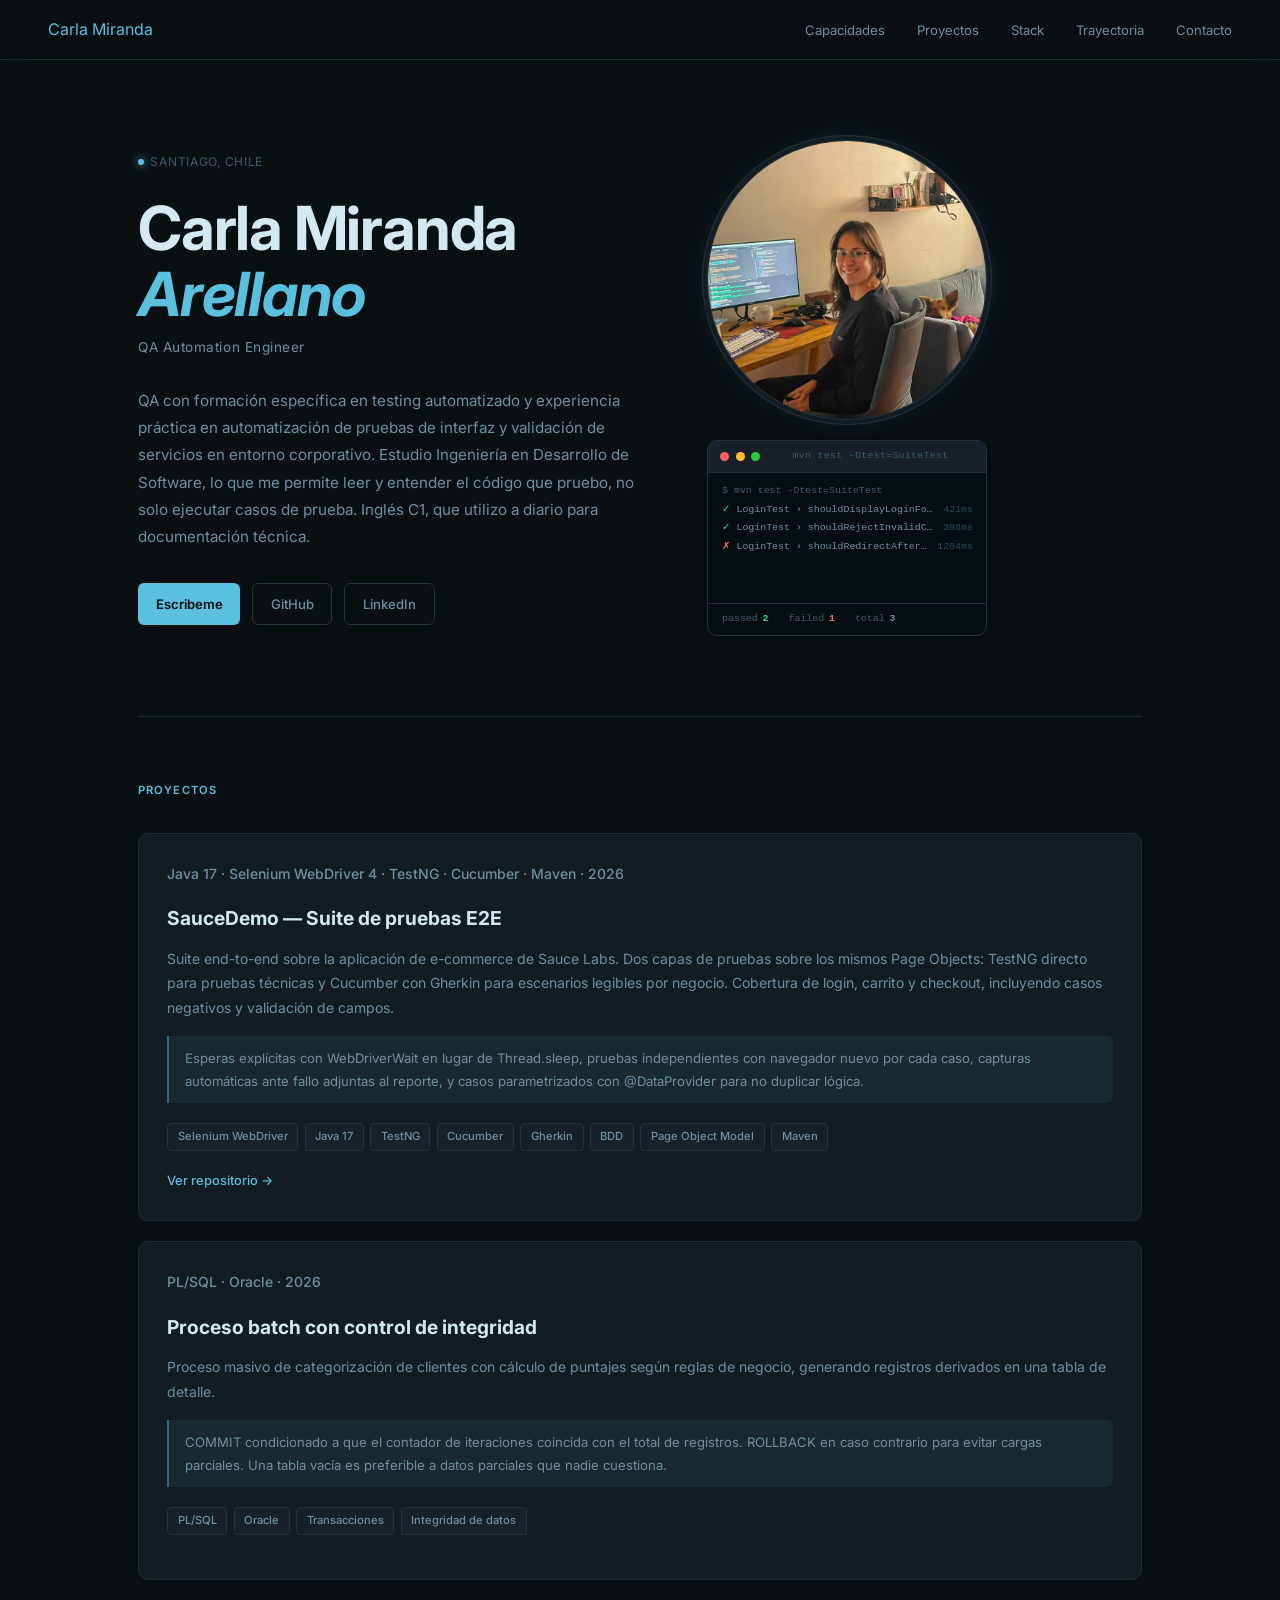
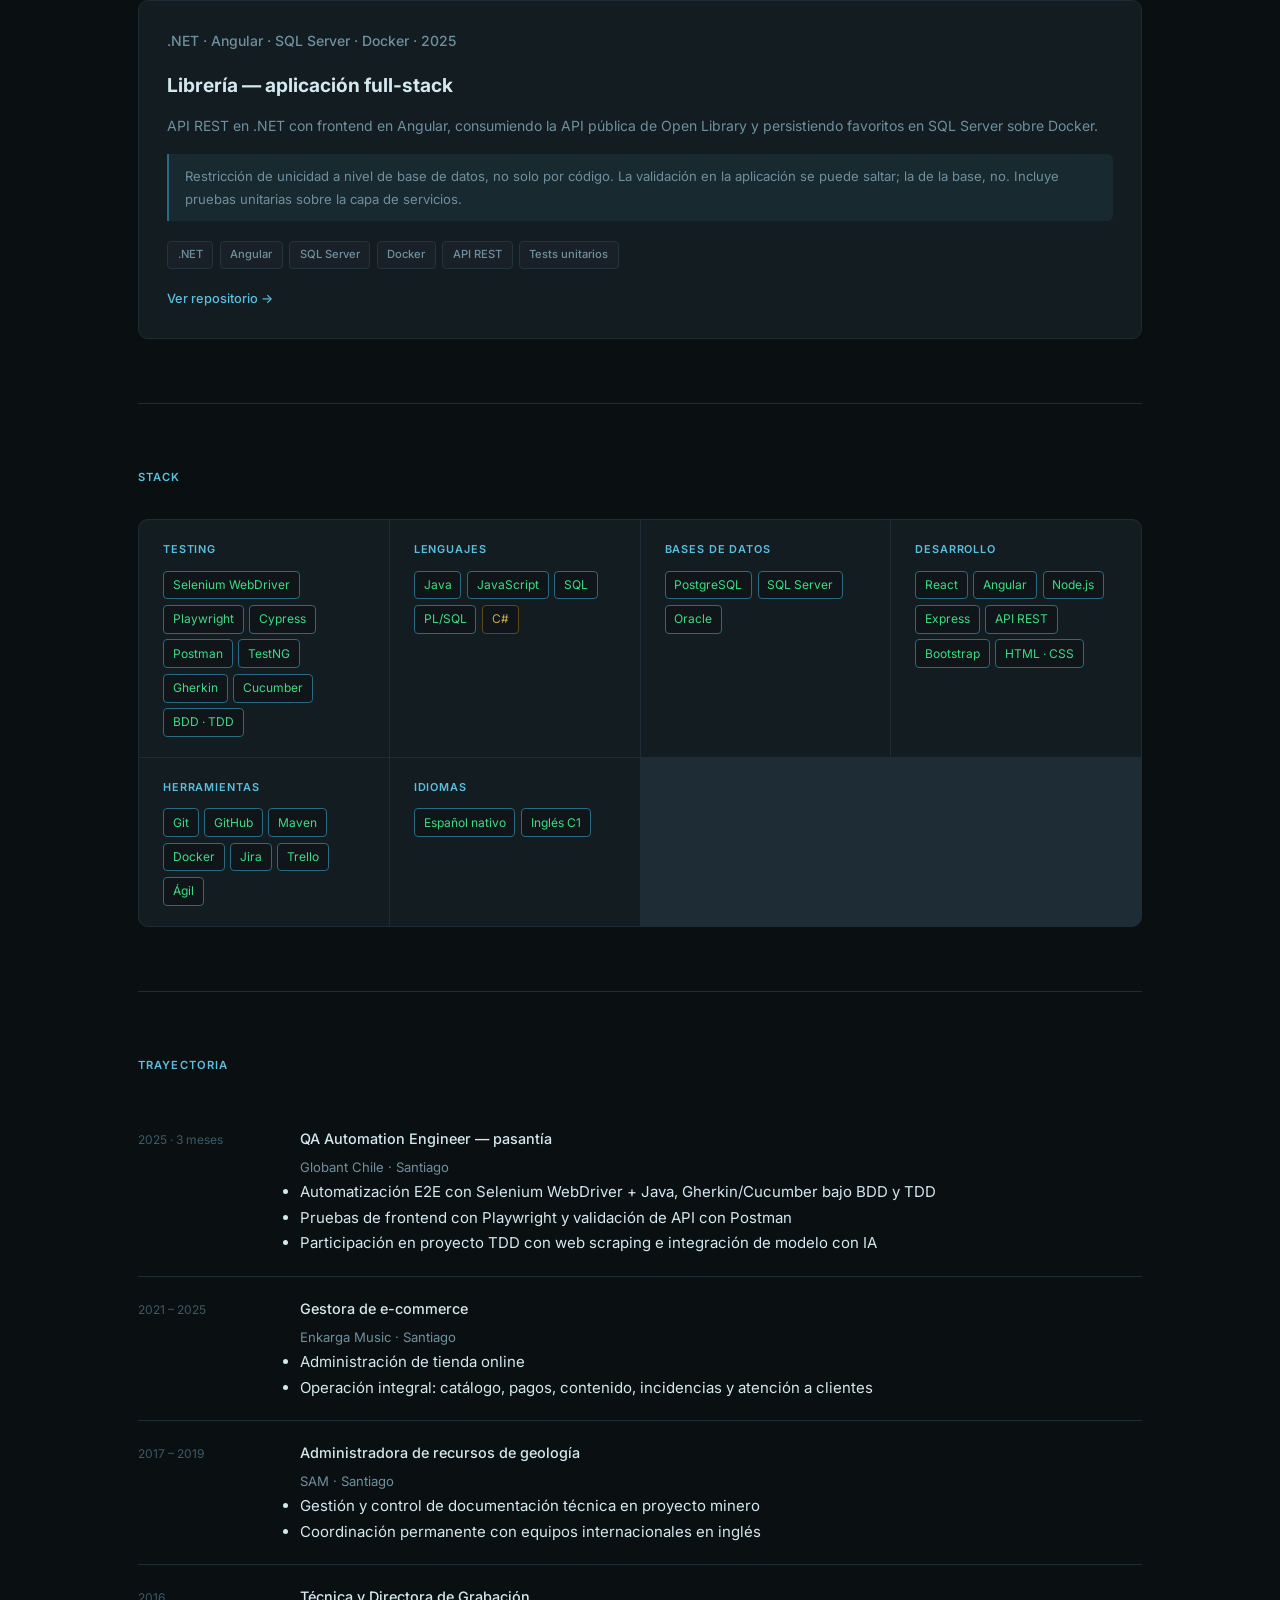
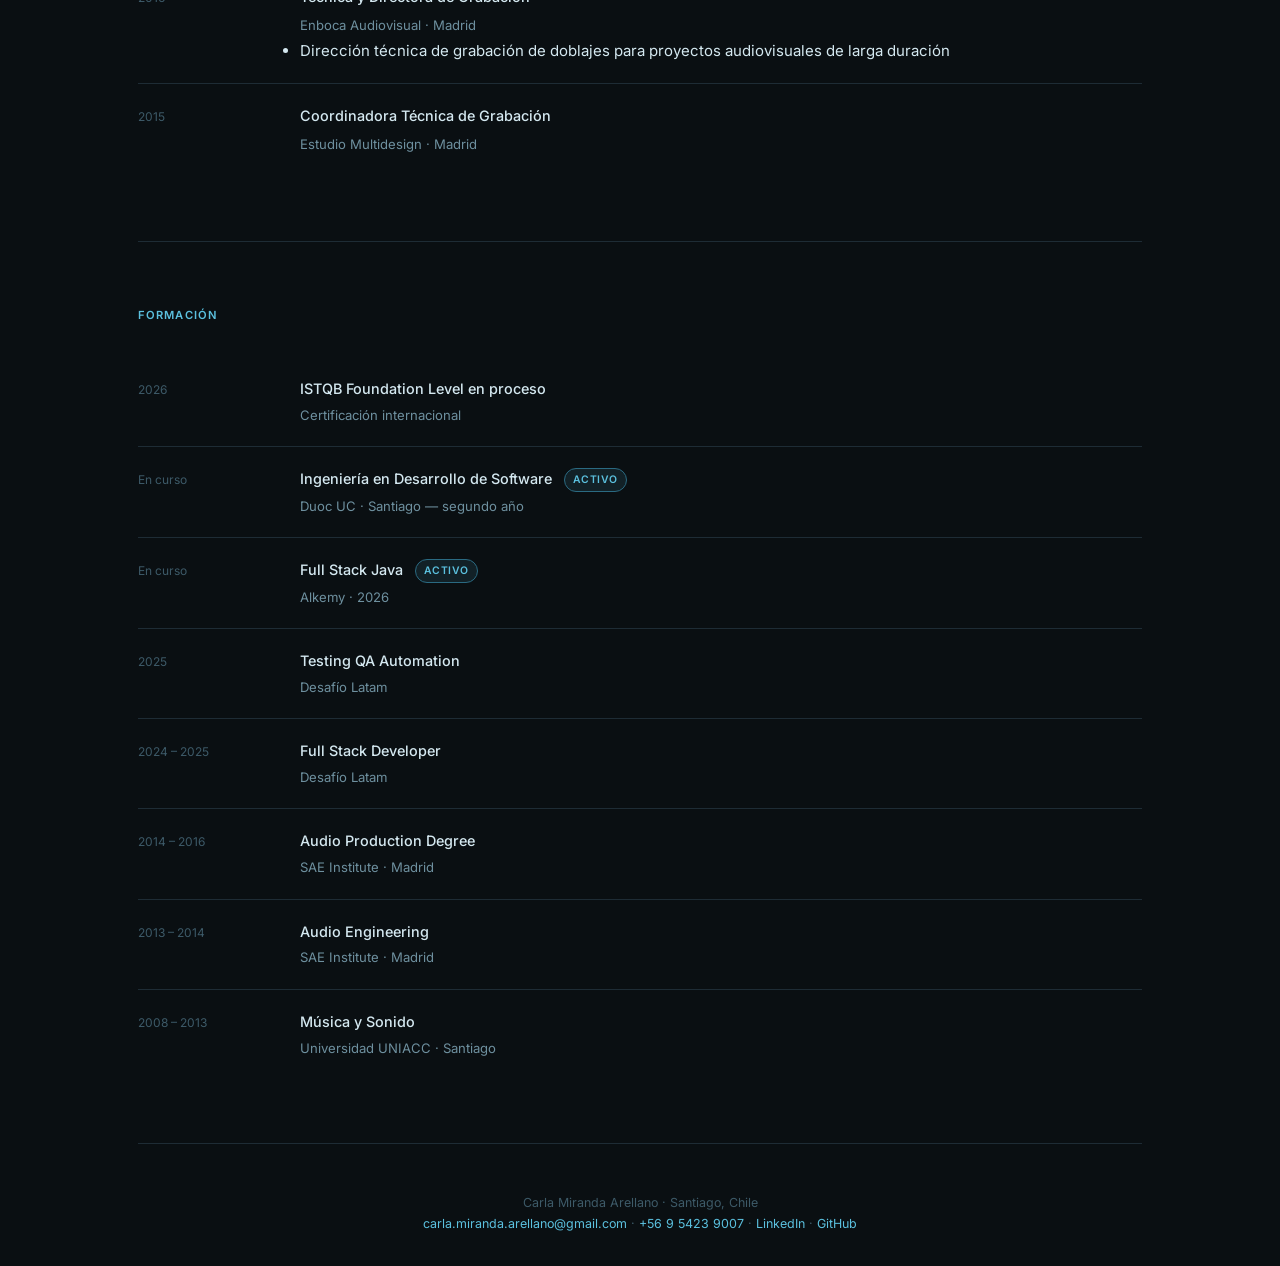
==== commit d0983c80: "cambio Enkarga" ====
--- a/index.html
+++ b/index.html
@@ -209,10 +209,10 @@
       <div class="tl-item">
         <span class="tl-date">2021 – 2025</span>
         <div class="tl-content">
-          <strong>Desarrolladora y gestora de e-commerce</strong>
+          <strong>Gestora de e-commerce</strong>
           <span>Enkarga Music · Santiago</span>
           <ul class="tl-bullets">
-            <li>Desarrollo y administración de tienda online en WordPress</li>
+            <li>Administración de tienda online</li>
             <li>Operación integral: catálogo, pagos, contenido, incidencias y atención a clientes</li>
           </ul>
         </div>
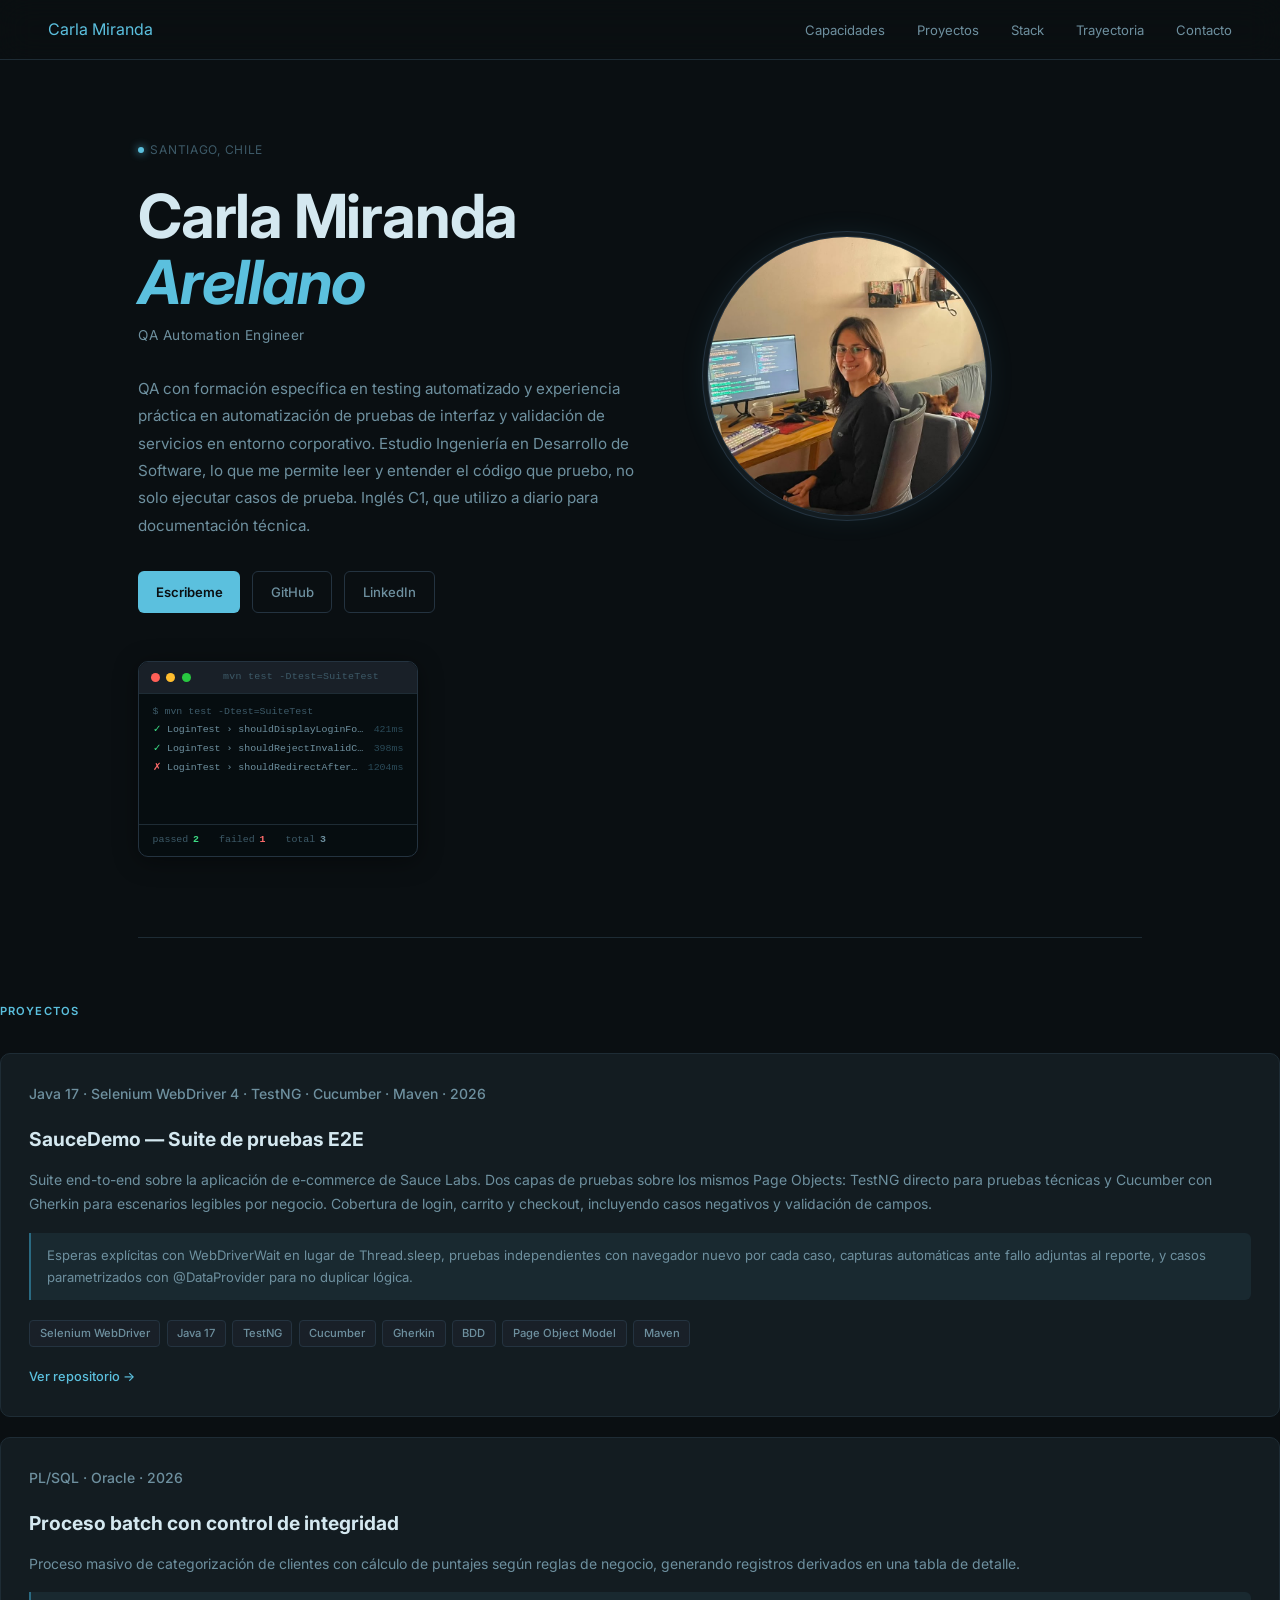
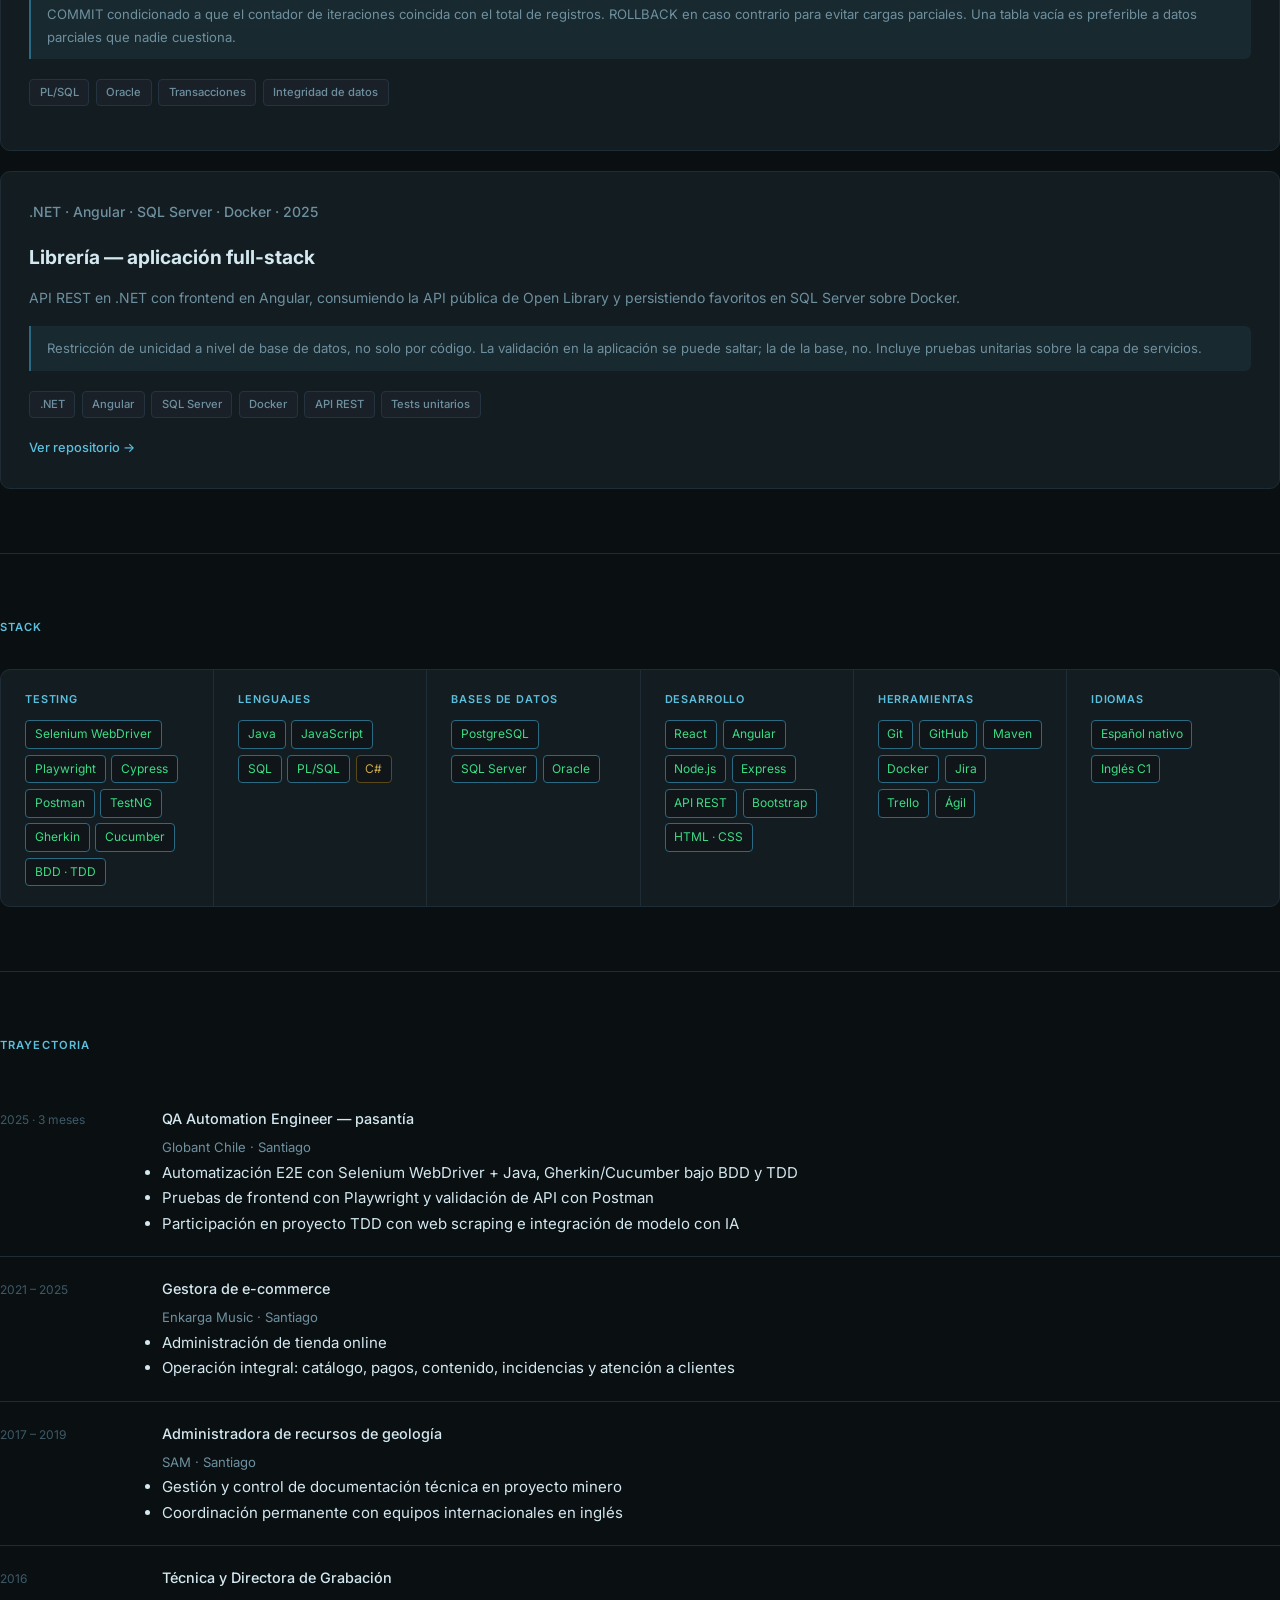
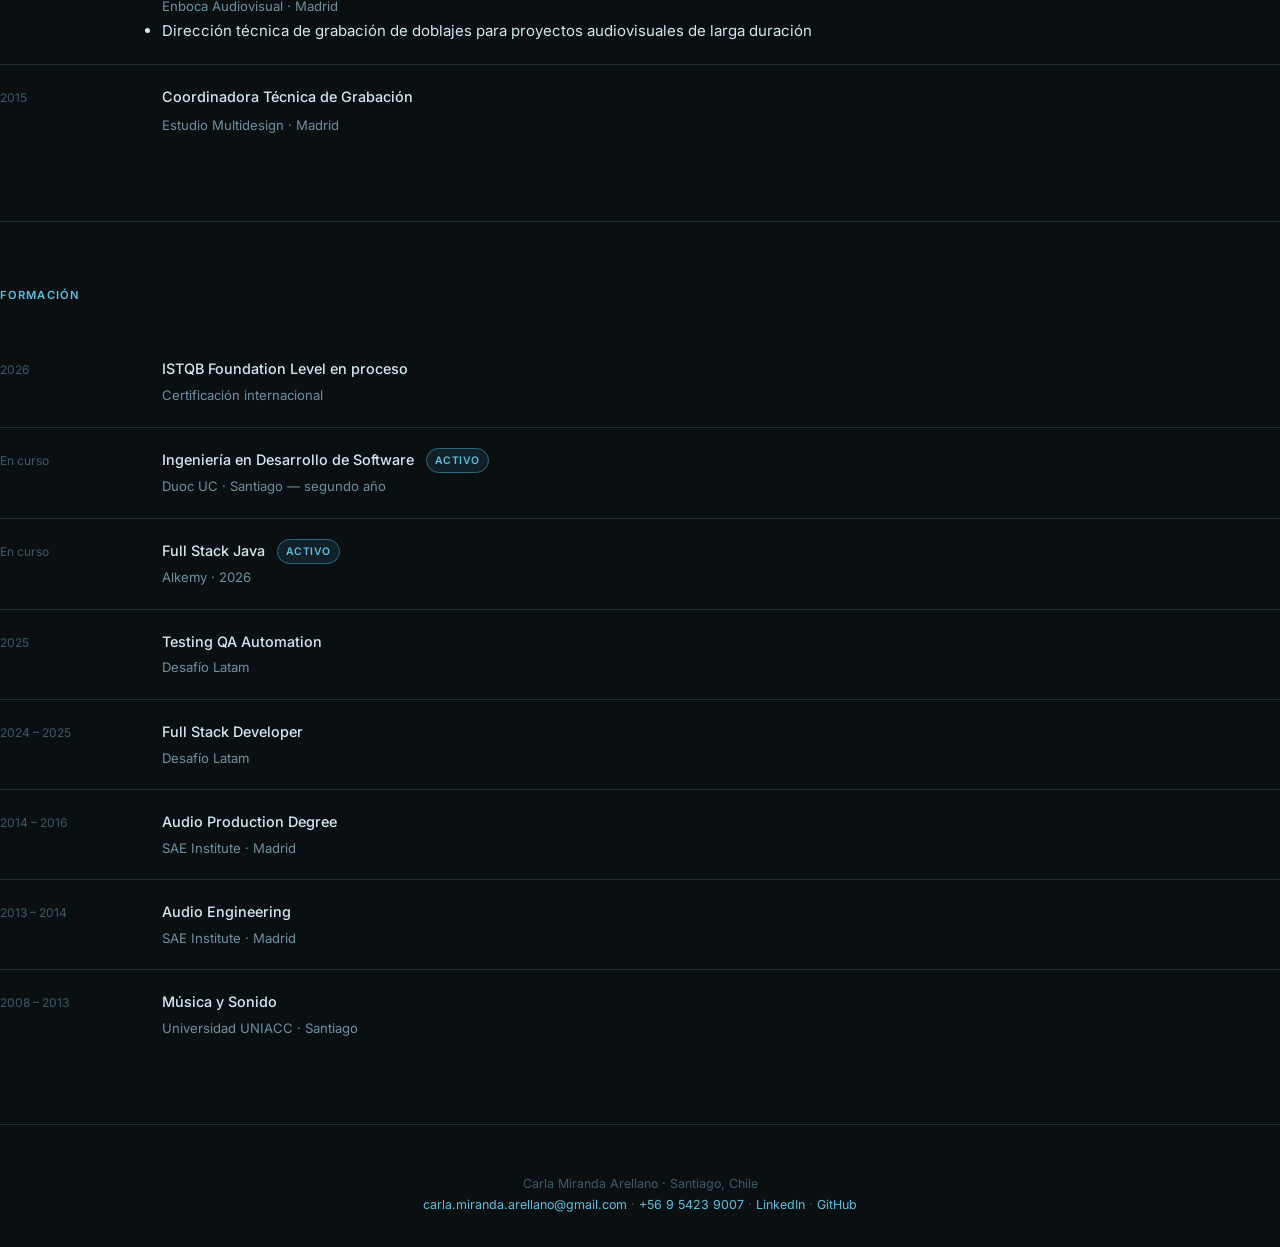
==== commit 976e6b62: "cambio responsive5" ====
--- a/index.html
+++ b/index.html
@@ -43,7 +43,8 @@
       <div class="photo-frame">
         <img src="FotoGitPage.jpeg" alt="Carla Miranda Arellano" />
       </div>
-      <div class="terminal">
+    </div>
+    <div class="terminal">
         <div class="terminal-bar">
           <span class="terminal-dot red"></span>
           <span class="terminal-dot yellow"></span>
--- a/styles.css
+++ b/styles.css
@@ -60,9 +60,10 @@
 
     /* LAYOUT */
     .container {
-      max-width: 1100px;
-      margin: 0 auto;
-      padding: 0 3rem;
+      max-width: 1100px; 
+  margin: 0 auto; 
+  padding: 0 3rem;
+  position: relative;
     }
 
     /* HERO */
@@ -379,70 +380,42 @@
         gap: 1.5rem;
       }
     
-      .hero-text {
-        display: grid;
-        grid-template-columns: 1fr auto;
-        grid-template-rows: auto auto auto;
-        gap: 0 1rem;
-        align-items: start;
+      .hero-text { order: 0; }
+      .hero h1 { font-size: 2rem; }
+    
+      .hero-photo {
         order: 0;
+        position: absolute;
+        top: 110px;
+        right: 1.25rem;
+        flex-direction: column;
+        align-items: flex-end;
+        gap: 0.75rem;
+        flex-wrap: wrap;
       }
     
-      .hero-text h1 {
-        grid-column: 1;
-        grid-row: 1;
-        font-size: 2rem;
-      }
-    
-      .hero-location {
-        grid-column: 1 / -1;
-        grid-row: 0;
-      }
-    
-      .hero-role {
-        grid-column: 1;
-        grid-row: 2;
-      }
-    
-      .hero-bio {
-        grid-column: 1 / -1;
-        grid-row: 3;
-        margin-top: 1rem;
-      }
-    
-      .hero-links {
-        grid-column: 1 / -1;
-        grid-row: 4;
-      }
-    
-      .hero-photo {
-        display: flex;
-        flex-direction: column;
-        align-items: center;
-        gap: 0.75rem;
-        order: 1;
-        grid-column: 2;
-        grid-row: 1 / 3;
-      }
-    
       .photo-frame {
-        width: 120px;
-        height: 120px;
+        order: 0;
+        width: 110px;
+        height: 110px;
         border-radius: 50%;
       }
     
       .photo-frame:hover {
-        width: 120px;
-        height: 120px;
+        width: 110px;
+        height: 110px;
         border-radius: 50%;
         animation: parpadeo 1s ease-in-out infinite;
       }
     
       .terminal {
-        width: 100%;
+        order: 3;
+        display: block;
+        width: 80%;
+        max-width: 320px;
+        margin: 0 auto;
         font-size: 0.55rem;
       }
-    
       .terminal-body { height: 100px; }
     
       .skill-row { grid-template-columns: 1fr auto; }
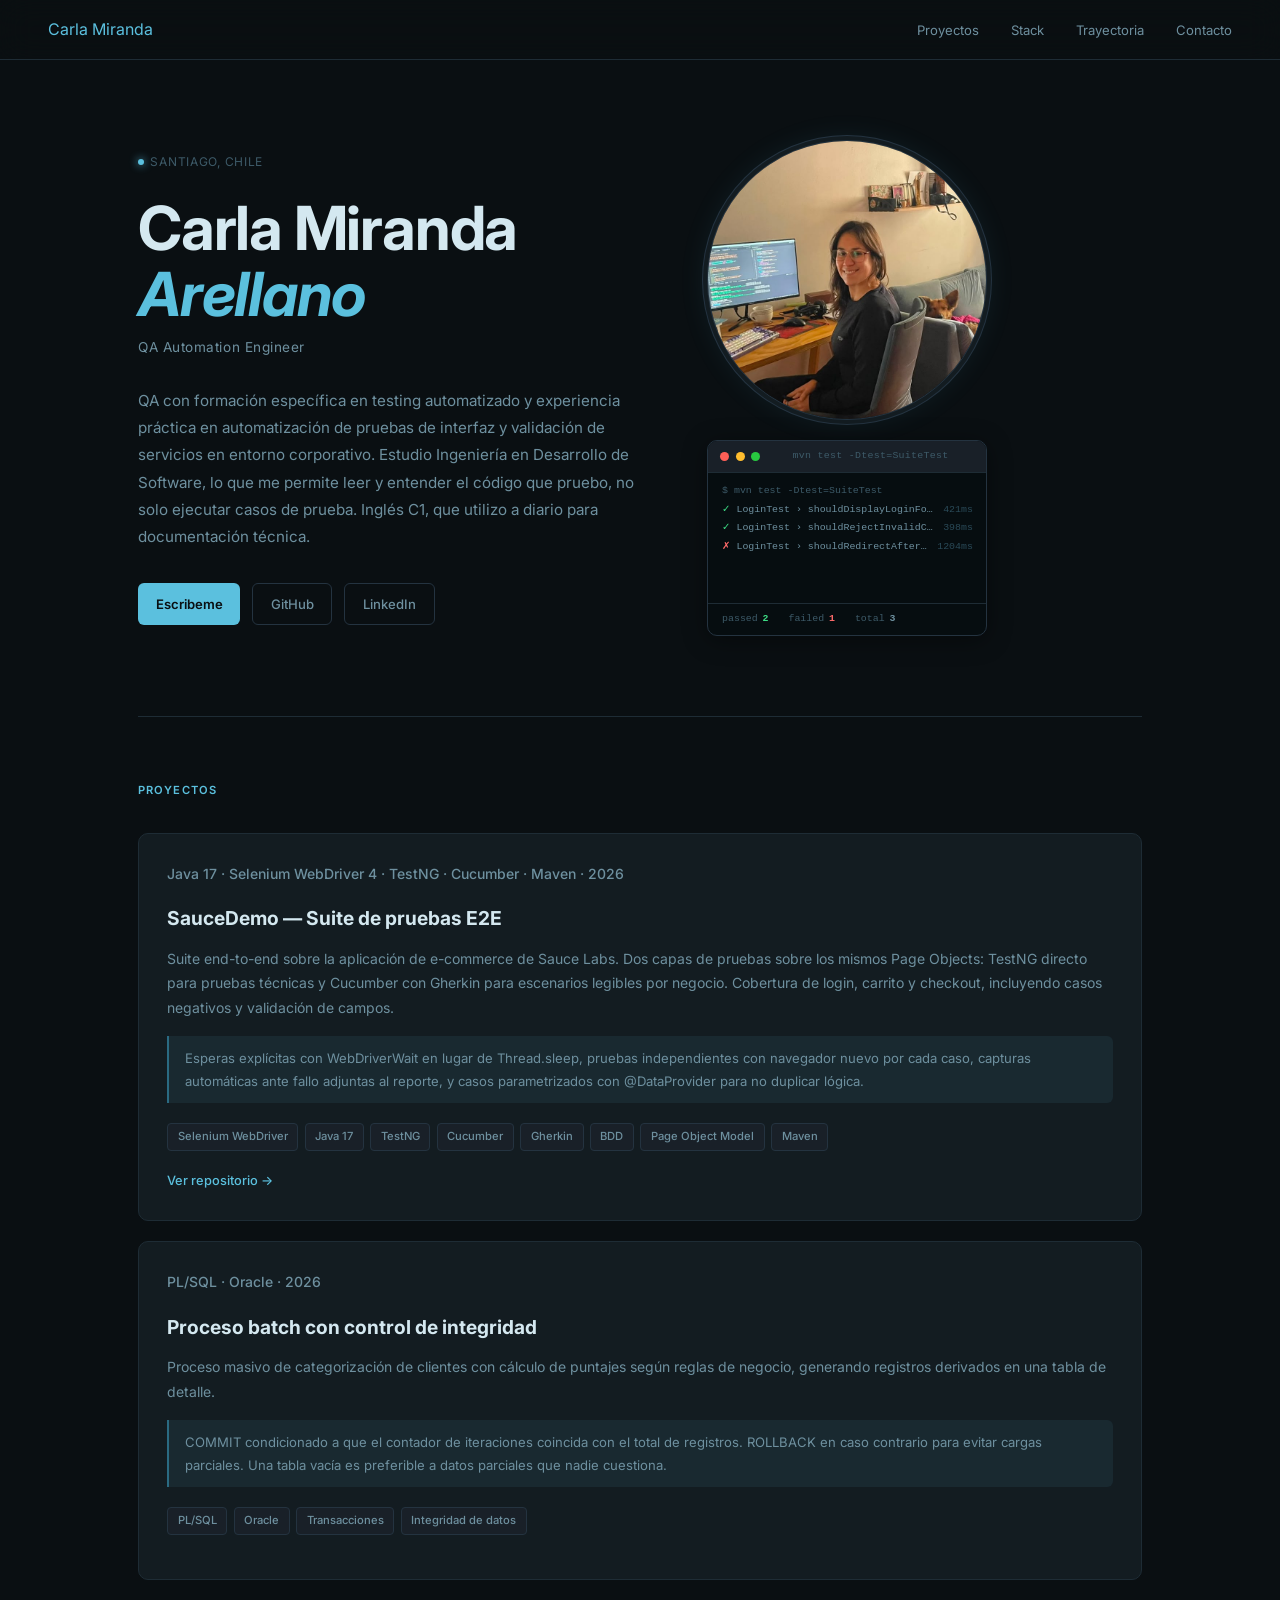
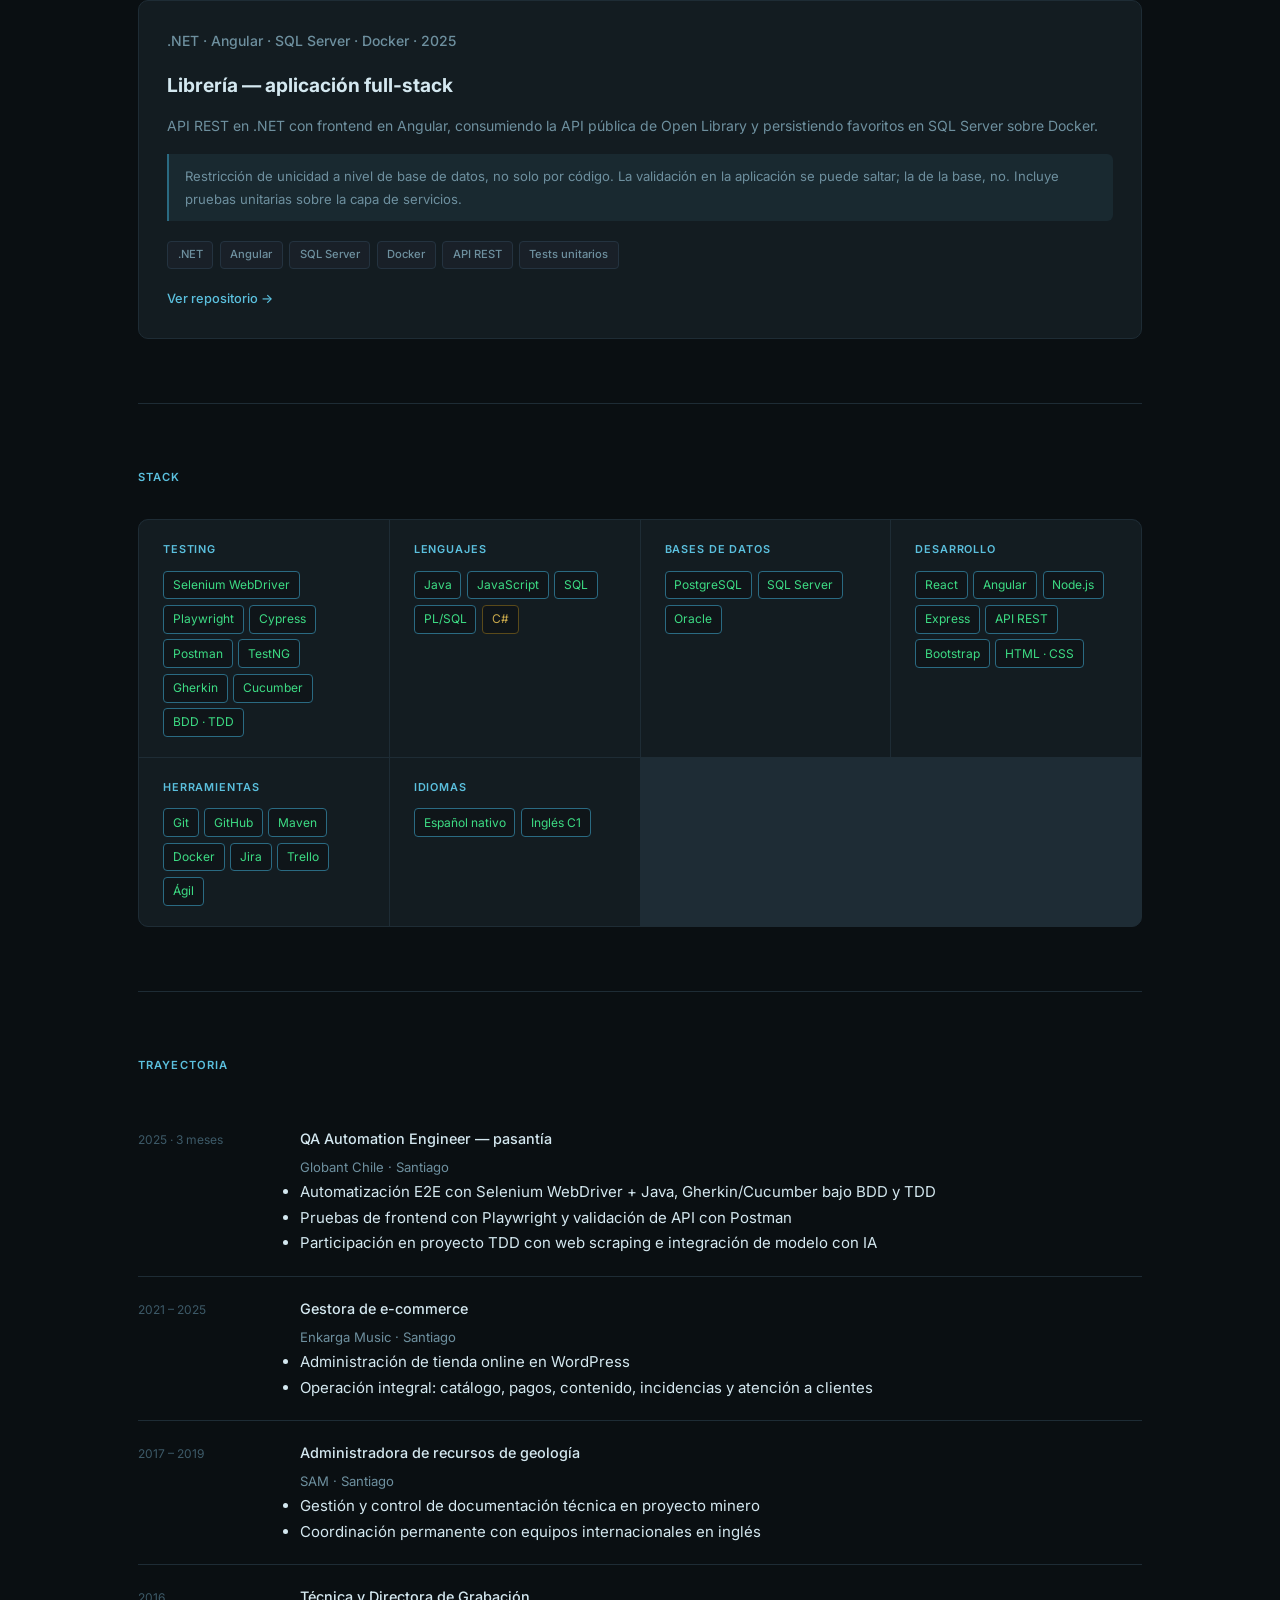
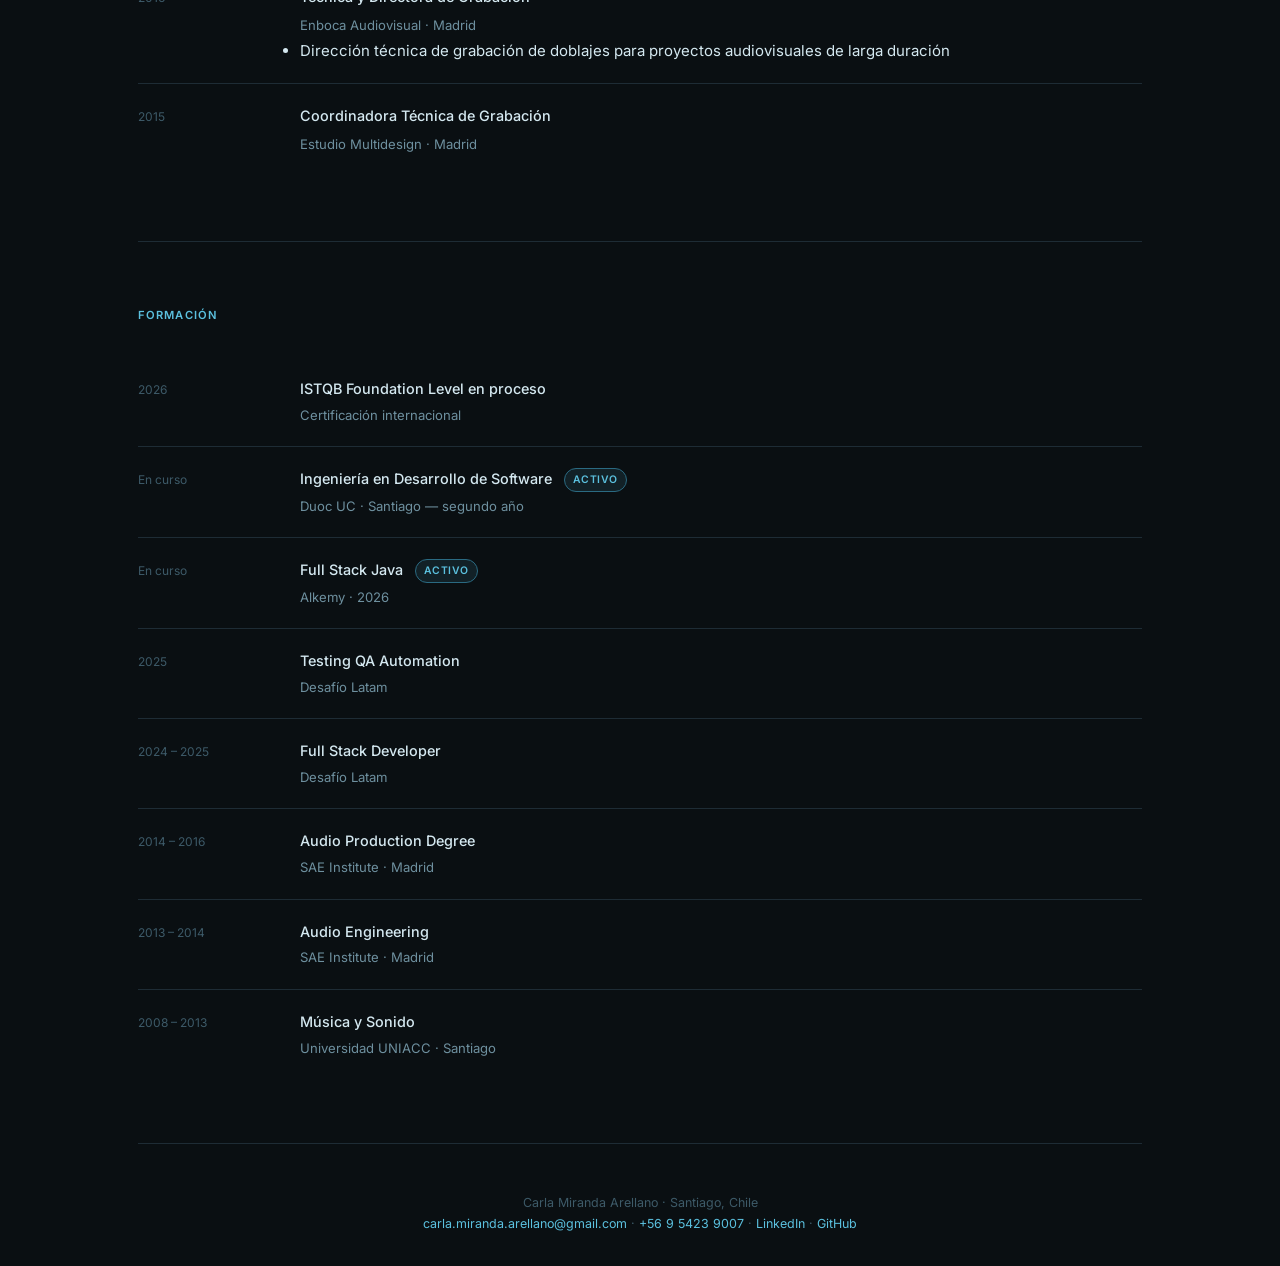
==== commit 886963d5: "cambio responsive6" ====
--- a/index.html
+++ b/index.html
@@ -13,7 +13,6 @@
 <nav>
   <span class="nav-name">Carla Miranda</span>
   <ul class="nav-links">
-    <li><a href="#capacidades">Capacidades</a></li>
     <li><a href="#proyectos">Proyectos</a></li>
     <li><a href="#stack">Stack</a></li>
     <li><a href="#trayectoria">Trayectoria</a></li>
@@ -35,7 +34,7 @@
       <div class="hero-links">
         <a href="mailto:carla.miranda.arellano@gmail.com" class="btn btn-primary">Escribeme</a>
         <a href="https://github.com/CarlaMirandaArellano" class="btn btn-ghost" target="_blank">GitHub</a>
-        <a href="https://www.linkedin.com/in/carlamirandaarellano" class="btn btn-ghost" target="_blank">LinkedIn</a>
+        <a href="https://www.linkedin.com/in/carlamirandaarellano/" class="btn btn-ghost" target="_blank">LinkedIn</a>
       </div>
     </div>
 
@@ -43,8 +42,7 @@
       <div class="photo-frame">
         <img src="FotoGitPage.jpeg" alt="Carla Miranda Arellano" />
       </div>
-    </div>
-    <div class="terminal">
+      <div class="terminal">
         <div class="terminal-bar">
           <span class="terminal-dot red"></span>
           <span class="terminal-dot yellow"></span>
@@ -122,74 +120,74 @@
     </div>
   </section>
 
-<!-- STACK -->
-<section class="section" id="stack">
-  <p class="section-label">Stack</p>
-  <div class="stack-grid">
-    <div class="stack-group">
-      <h4>Testing</h4>
-      <div class="stack-items">
-        <span class="stack-item verified">Selenium WebDriver</span>
-        <span class="stack-item verified">Playwright</span>
-        <span class="stack-item verified">Cypress</span>
-        <span class="stack-item verified">Postman</span>
-        <span class="stack-item verified">TestNG</span>
-        <span class="stack-item verified">Gherkin</span>
-        <span class="stack-item verified">Cucumber</span>
-        <span class="stack-item verified">BDD · TDD</span>
-      </div>
-    </div>
-    <div class="stack-group">
-      <h4>Lenguajes</h4>
-      <div class="stack-items">
-        <span class="stack-item verified">Java</span>
-        <span class="stack-item verified">JavaScript</span>
-        <span class="stack-item verified">SQL</span>
-        <span class="stack-item verified">PL/SQL</span>
-        <span class="stack-item progress">C#</span>
-      </div>
-    </div>
-    <div class="stack-group">
-      <h4>Bases de datos</h4>
-      <div class="stack-items">
-        <span class="stack-item verified">PostgreSQL</span>
-        <span class="stack-item verified">SQL Server</span>
-        <span class="stack-item verified">Oracle</span>
-      </div>
-    </div>
-    <div class="stack-group">
-      <h4>Desarrollo</h4>
-      <div class="stack-items">
-        <span class="stack-item verified">React</span>
-        <span class="stack-item verified">Angular</span>
-        <span class="stack-item verified">Node.js</span>
-        <span class="stack-item verified">Express</span>
-        <span class="stack-item verified">API REST</span>
-        <span class="stack-item verified">Bootstrap</span>
-        <span class="stack-item verified">HTML · CSS</span>
-      </div>
-    </div>
-    <div class="stack-group">
-      <h4>Herramientas</h4>
-      <div class="stack-items">
-        <span class="stack-item verified">Git</span>
-        <span class="stack-item verified">GitHub</span>
-        <span class="stack-item verified">Maven</span>
-        <span class="stack-item verified">Docker</span>
-        <span class="stack-item verified">Jira</span>
-        <span class="stack-item verified">Trello</span>
-        <span class="stack-item verified">Ágil</span>
-      </div>
-    </div>
-    <div class="stack-group">
-      <h4>Idiomas</h4>
-      <div class="stack-items">
-        <span class="stack-item verified">Español nativo</span>
-        <span class="stack-item verified">Inglés C1</span>
-      </div>
-    </div>
-  </div>
-</section>
+  <!-- STACK -->
+  <section class="section" id="stack">
+    <p class="section-label">Stack</p>
+    <div class="stack-grid">
+      <div class="stack-group">
+        <h4>Testing</h4>
+        <div class="stack-items">
+          <span class="stack-item verified">Selenium WebDriver</span>
+          <span class="stack-item verified">Playwright</span>
+          <span class="stack-item verified">Cypress</span>
+          <span class="stack-item verified">Postman</span>
+          <span class="stack-item verified">TestNG</span>
+          <span class="stack-item verified">Gherkin</span>
+          <span class="stack-item verified">Cucumber</span>
+          <span class="stack-item verified">BDD · TDD</span>
+        </div>
+      </div>
+      <div class="stack-group">
+        <h4>Lenguajes</h4>
+        <div class="stack-items">
+          <span class="stack-item verified">Java</span>
+          <span class="stack-item verified">JavaScript</span>
+          <span class="stack-item verified">SQL</span>
+          <span class="stack-item verified">PL/SQL</span>
+          <span class="stack-item progress">C#</span>
+        </div>
+      </div>
+      <div class="stack-group">
+        <h4>Bases de datos</h4>
+        <div class="stack-items">
+          <span class="stack-item verified">PostgreSQL</span>
+          <span class="stack-item verified">SQL Server</span>
+          <span class="stack-item verified">Oracle</span>
+        </div>
+      </div>
+      <div class="stack-group">
+        <h4>Desarrollo</h4>
+        <div class="stack-items">
+          <span class="stack-item verified">React</span>
+          <span class="stack-item verified">Angular</span>
+          <span class="stack-item verified">Node.js</span>
+          <span class="stack-item verified">Express</span>
+          <span class="stack-item verified">API REST</span>
+          <span class="stack-item verified">Bootstrap</span>
+          <span class="stack-item verified">HTML · CSS</span>
+        </div>
+      </div>
+      <div class="stack-group">
+        <h4>Herramientas</h4>
+        <div class="stack-items">
+          <span class="stack-item verified">Git</span>
+          <span class="stack-item verified">GitHub</span>
+          <span class="stack-item verified">Maven</span>
+          <span class="stack-item verified">Docker</span>
+          <span class="stack-item verified">Jira</span>
+          <span class="stack-item verified">Trello</span>
+          <span class="stack-item verified">Ágil</span>
+        </div>
+      </div>
+      <div class="stack-group">
+        <h4>Idiomas</h4>
+        <div class="stack-items">
+          <span class="stack-item verified">Español nativo</span>
+          <span class="stack-item verified">Inglés C1</span>
+        </div>
+      </div>
+    </div>
+  </section>
 
   <!-- TRAYECTORIA -->
   <section class="section" id="trayectoria">
@@ -213,7 +211,7 @@
           <strong>Gestora de e-commerce</strong>
           <span>Enkarga Music · Santiago</span>
           <ul class="tl-bullets">
-            <li>Administración de tienda online</li>
+            <li>Administración de tienda online en WordPress</li>
             <li>Operación integral: catálogo, pagos, contenido, incidencias y atención a clientes</li>
           </ul>
         </div>
@@ -317,7 +315,7 @@
       Carla Miranda Arellano · Santiago, Chile<br>
       <a href="mailto:carla.miranda.arellano@gmail.com">carla.miranda.arellano@gmail.com</a> ·
       <a href="tel:+56954239007">+56 9 5423 9007</a> ·
-      <a href="https://www.linkedin.com/in/carlamirandaarellano" target="_blank">LinkedIn</a> ·
+      <a href="https://www.linkedin.com/in/carlamirandaarellano/" target="_blank">LinkedIn</a> ·
       <a href="https://github.com/CarlaMirandaArellano" target="_blank">GitHub</a>
     </p>
   </footer>
--- a/styles.css
+++ b/styles.css
@@ -377,28 +377,27 @@
       .hero {
         grid-template-columns: 1fr;
         padding: 100px 0 60px;
-        gap: 1.5rem;
+        gap: 2rem;
       }
     
       .hero-text { order: 0; }
       .hero h1 { font-size: 2rem; }
     
       .hero-photo {
-        order: 0;
+        order: 1;
+        position: static;
+        flex-direction: column;
+        align-items: center;
+        gap: 0.75rem;
+      }
+    
+      .photo-frame {
+        width: 110px;
+        height: 110px;
+        border-radius: 50%;
         position: absolute;
         top: 110px;
         right: 1.25rem;
-        flex-direction: column;
-        align-items: flex-end;
-        gap: 0.75rem;
-        flex-wrap: wrap;
-      }
-    
-      .photo-frame {
-        order: 0;
-        width: 110px;
-        height: 110px;
-        border-radius: 50%;
       }
     
       .photo-frame:hover {
@@ -409,13 +408,12 @@
       }
     
       .terminal {
-        order: 3;
         display: block;
         width: 80%;
-        max-width: 320px;
-        margin: 0 auto;
+        max-width: 300px;
         font-size: 0.55rem;
       }
+    
       .terminal-body { height: 100px; }
     
       .skill-row { grid-template-columns: 1fr auto; }
